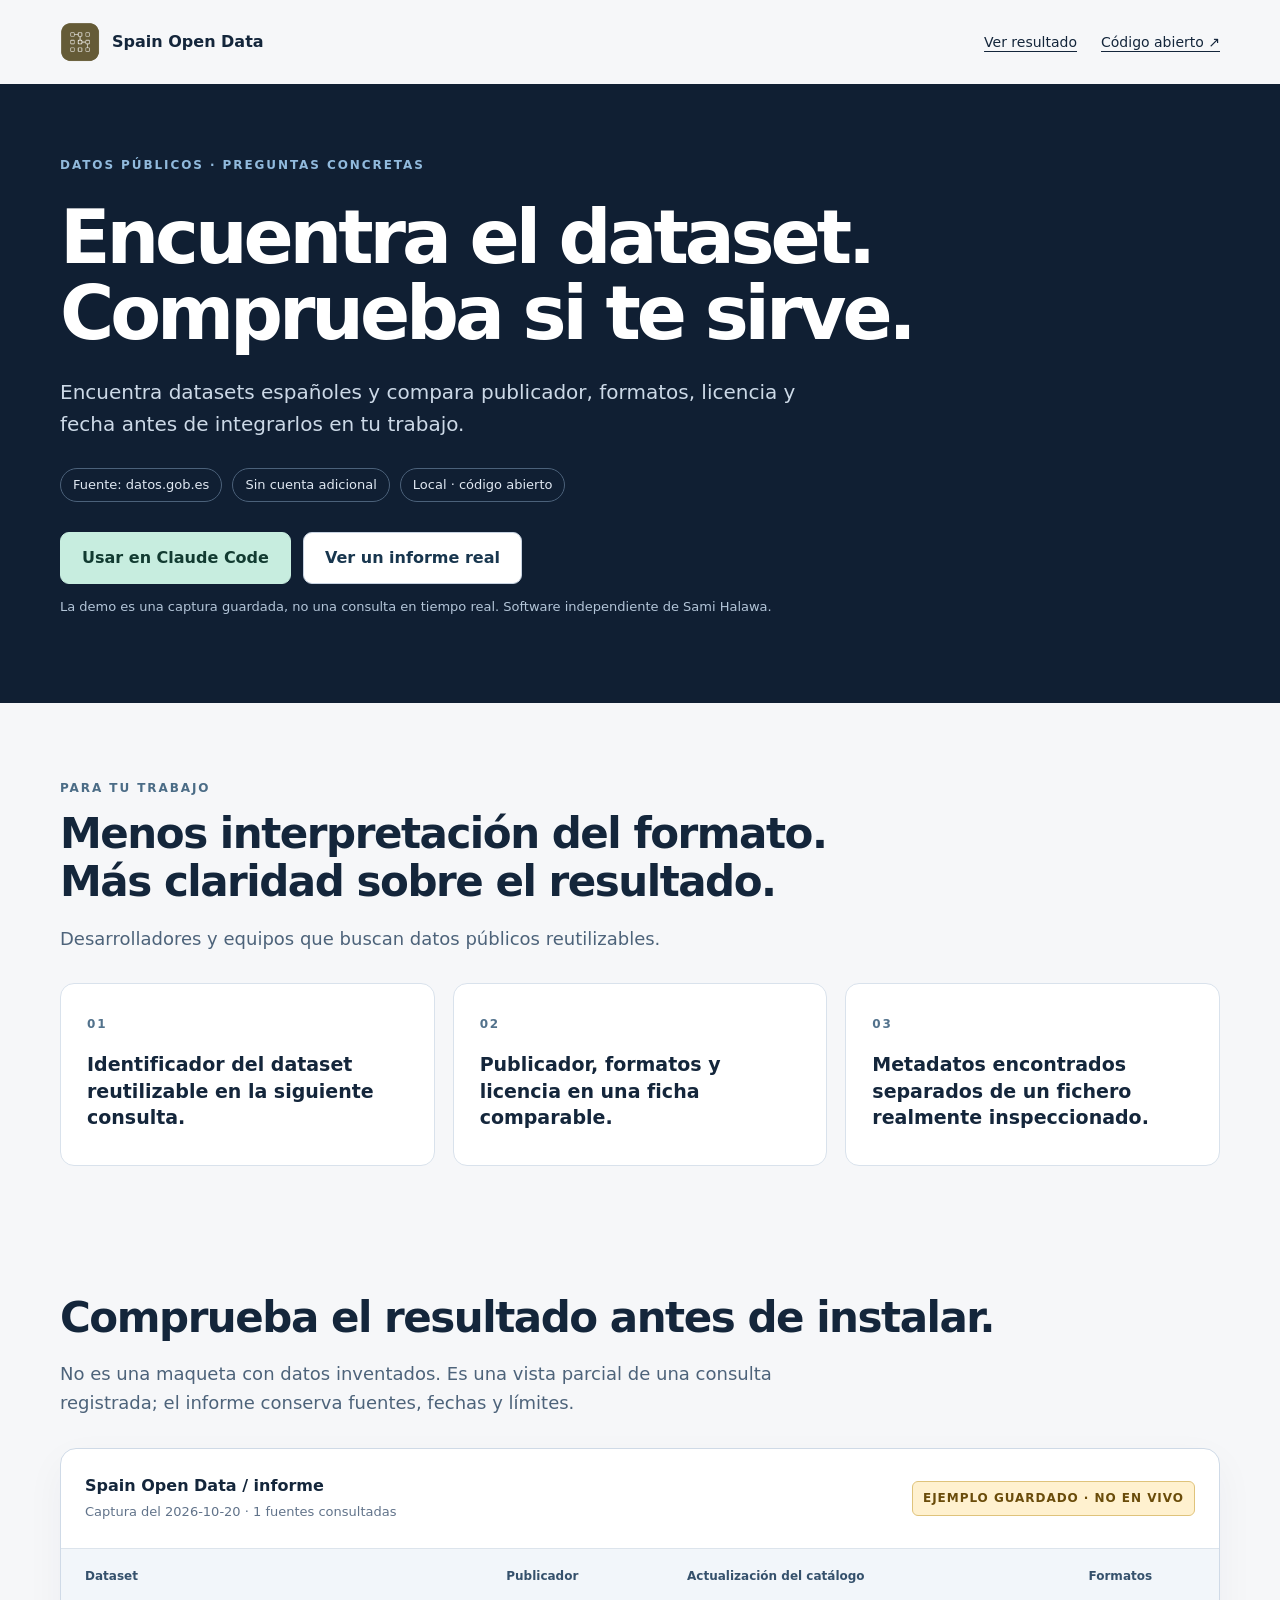
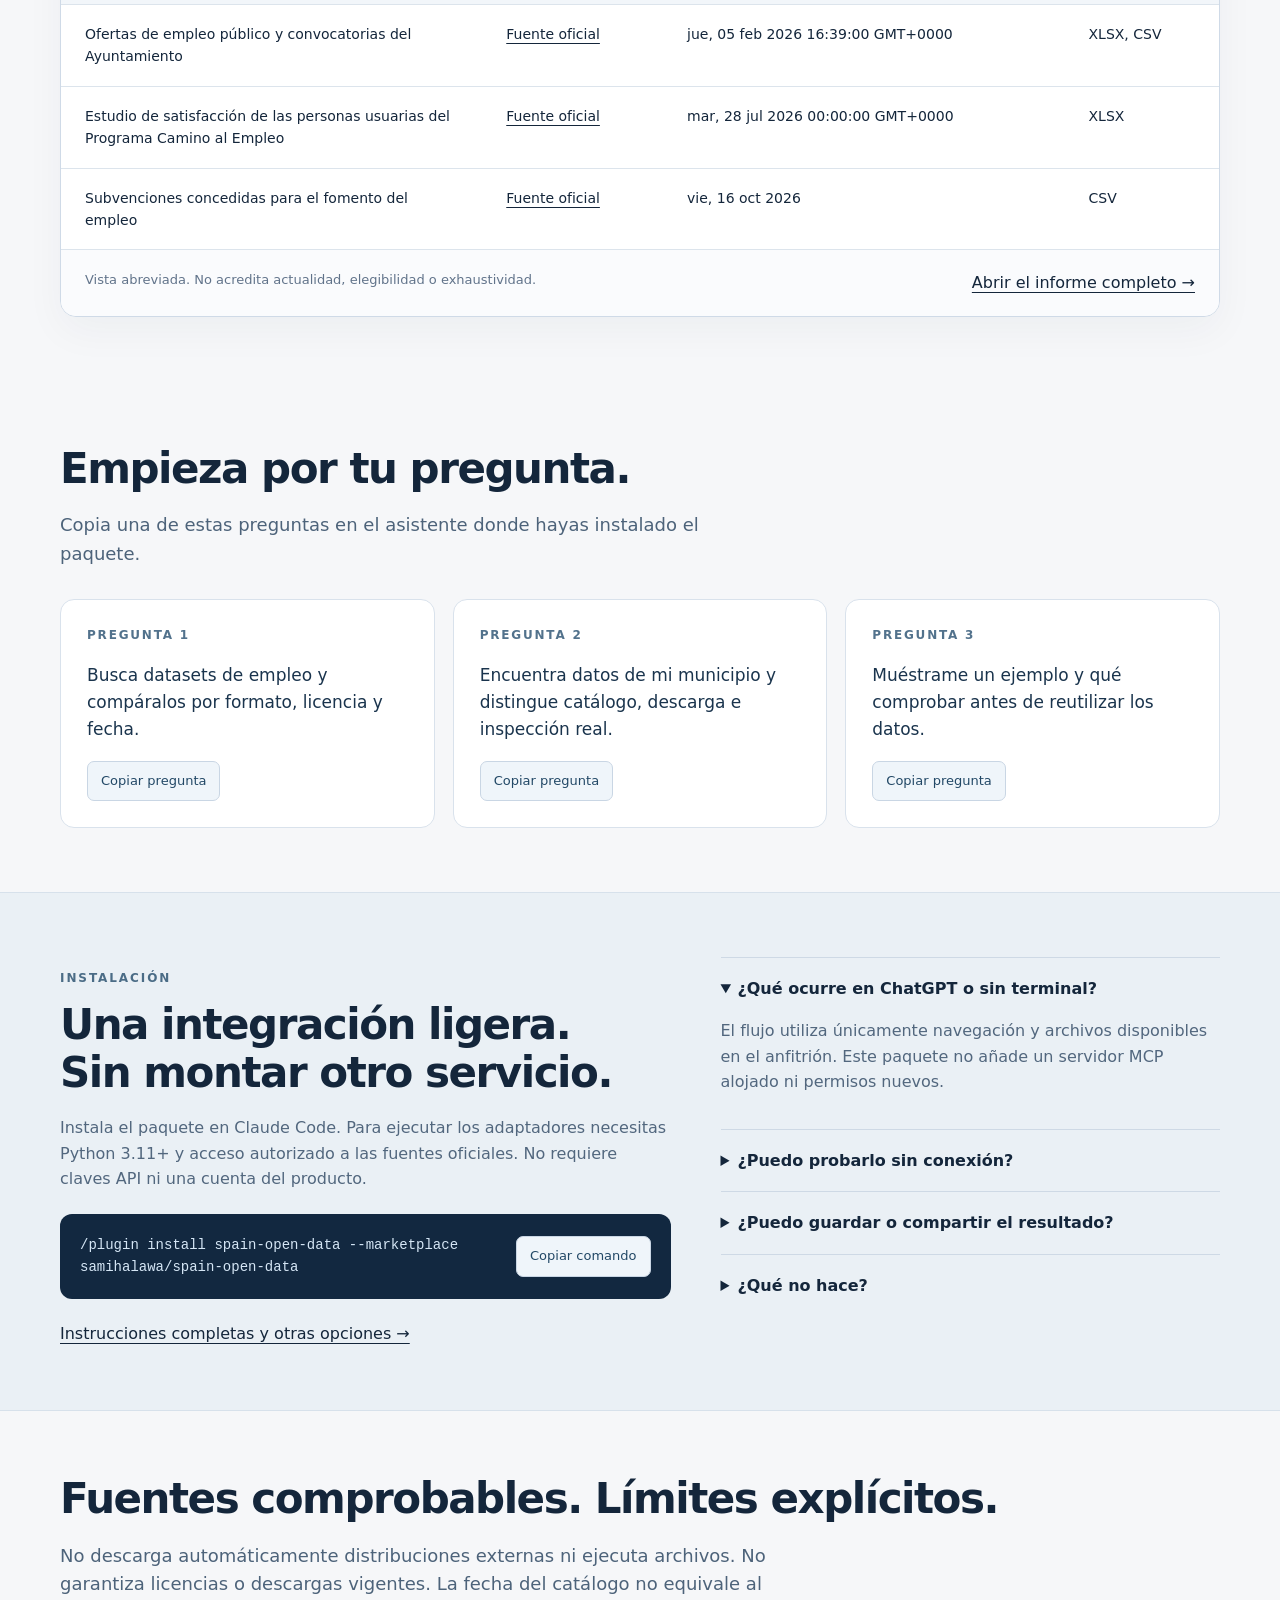
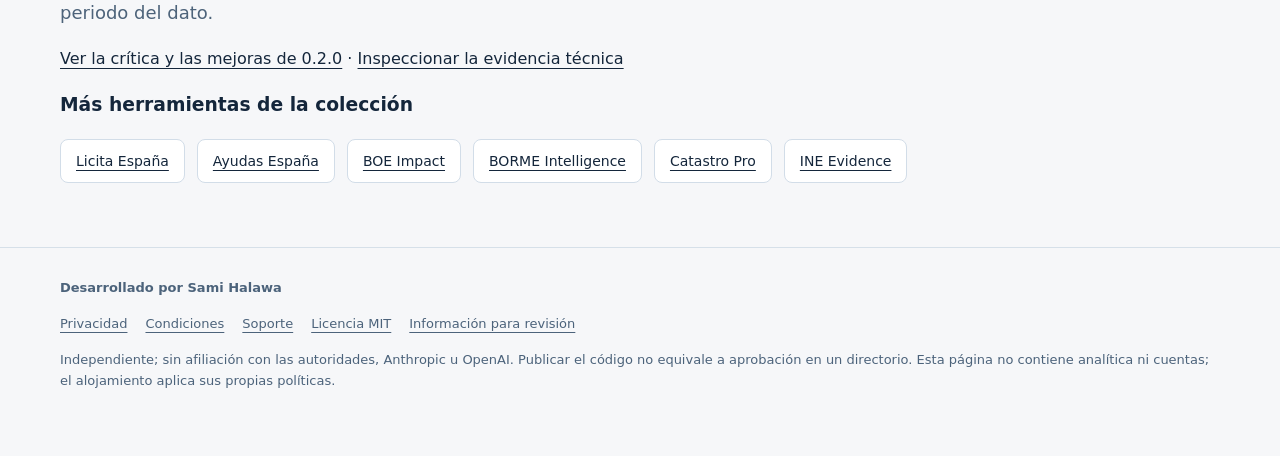
==== docs/index.html @ 25182f14 "Improve first-use experience, source reliability and readable reports for v0.2.0" ====
<!doctype html><html lang="es"><head><meta charset="utf-8"><meta name="viewport" content="width=device-width,initial-scale=1"><title>Spain Open Data — Encuentra el dataset. Comprueba si te sirve.</title><meta name="description" content="Encuentra datasets españoles y compara publicador, formatos, licencia y fecha antes de integrarlos en tu trabajo."><meta name="theme-color" content="#101f33"><meta property="og:title" content="Spain Open Data"><meta property="og:description" content="Encuentra el dataset. Comprueba si te sirve."><link rel="icon" href="icon.png"><link rel="stylesheet" href="style.css"><script src="site.js" defer></script></head><body>
<nav class="wrap" aria-label="Principal"><a class="brand" href="./"><img src="icon.png" width="40" height="40" alt=""><span>Spain Open Data</span></a><div class="navlinks"><a href="#ejemplo">Ver resultado</a><a href="https://github.com/samihalawa/spain-open-data">Código abierto ↗</a></div></nav>
<main><section class="hero"><div class="wrap"><p class="eyebrow">DATOS PÚBLICOS · PREGUNTAS CONCRETAS</p><h1>Encuentra el dataset. Comprueba si te sirve.</h1><p class="lead">Encuentra datasets españoles y compara publicador, formatos, licencia y fecha antes de integrarlos en tu trabajo.</p><div class="tags"><span class="tag">Fuente: datos.gob.es</span><span class="tag">Sin cuenta adicional</span><span class="tag">Local · código abierto</span></div><div class="actions"><a class="btn primary" href="#instalar">Usar en Claude Code</a><a class="btn" href="demo.html">Ver un informe real</a></div><p class="small">La demo es una captura guardada, no una consulta en tiempo real. Software independiente de Sami Halawa.</p></div></section>
<section class="section wrap"><p class="eyebrow" style="color:#4b6c86">PARA TU TRABAJO</p><h2>Menos interpretación del formato.<br>Más claridad sobre el resultado.</h2><p class="intro">Desarrolladores y equipos que buscan datos públicos reutilizables.</p><div class="grid3"><article class="card"><span class="num">01</span><h3>Identificador del dataset reutilizable en la siguiente consulta.</h3></article><article class="card"><span class="num">02</span><h3>Publicador, formatos y licencia en una ficha comparable.</h3></article><article class="card"><span class="num">03</span><h3>Metadatos encontrados separados de un fichero realmente inspeccionado.</h3></article></div></section>
<section class="section wrap" id="ejemplo"><h2>Comprueba el resultado antes de instalar.</h2><p class="intro">No es una maqueta con datos inventados. Es una vista parcial de una consulta registrada; el informe conserva fuentes, fechas y límites.</p><div class="preview"><div class="previewhead"><div><strong>Spain Open Data / informe</strong><br><span class="small">Captura del 2026-10-20 · 1 fuentes consultadas</span></div><span class="sample">EJEMPLO GUARDADO · NO EN VIVO</span></div><div class="tablewrap"><table><caption class="sr-only">Vista parcial del ejemplo guardado</caption><thead><tr><th scope="col">Dataset</th><th scope="col">Publicador</th><th scope="col">Actualización del catálogo</th><th scope="col">Formatos</th></tr></thead><tbody><tr><td>Ofertas de empleo público y convocatorias del Ayuntamiento</td><td><a href="http://datos.gob.es/recurso/sector-publico/org/Organismo/L01281317" rel="noreferrer noopener">Fuente oficial</a></td><td>jue, 05 feb 2026 16:39:00 GMT+0000</td><td>XLSX, CSV</td></tr><tr><td>Estudio de satisfacción de las personas usuarias del Programa Camino al Empleo</td><td><a href="http://datos.gob.es/recurso/sector-publico/org/Organismo/L01280796" rel="noreferrer noopener">Fuente oficial</a></td><td>mar, 28 jul 2026 00:00:00 GMT+0000</td><td>XLSX</td></tr><tr><td>Subvenciones concedidas para el fomento del empleo</td><td><a href="http://datos.gob.es/recurso/sector-publico/org/Organismo/L01082114" rel="noreferrer noopener">Fuente oficial</a></td><td>vie, 16 oct 2026</td><td>CSV</td></tr></tbody></table></div><div class="previewfoot"><span class="small">Vista abreviada. No acredita actualidad, elegibilidad o exhaustividad.</span><a href="demo.html">Abrir el informe completo →</a></div></div></section>
<section class="section wrap"><h2>Empieza por tu pregunta.</h2><p class="intro">Copia una de estas preguntas en el asistente donde hayas instalado el paquete.</p><div class="grid3"><article class="card prompt"><span class="num">PREGUNTA 1</span><p id="prompt-0">Busca datasets de empleo y compáralos por formato, licencia y fecha.</p><button type="button" class="copy" data-copy="Busca datasets de empleo y compáralos por formato, licencia y fecha." data-target="prompt-0">Copiar pregunta</button></article><article class="card prompt"><span class="num">PREGUNTA 2</span><p id="prompt-1">Encuentra datos de mi municipio y distingue catálogo, descarga e inspección real.</p><button type="button" class="copy" data-copy="Encuentra datos de mi municipio y distingue catálogo, descarga e inspección real." data-target="prompt-1">Copiar pregunta</button></article><article class="card prompt"><span class="num">PREGUNTA 3</span><p id="prompt-2">Muéstrame un ejemplo y qué comprobar antes de reutilizar los datos.</p><button type="button" class="copy" data-copy="Muéstrame un ejemplo y qué comprobar antes de reutilizar los datos." data-target="prompt-2">Copiar pregunta</button></article></div></section>
<section class="section install" id="instalar"><div class="wrap split"><div><p class="eyebrow" style="color:#4b6c86">INSTALACIÓN</p><h2>Una integración ligera.<br>Sin montar otro servicio.</h2><p>Instala el paquete en Claude Code. Para ejecutar los adaptadores necesitas Python 3.11+ y acceso autorizado a las fuentes oficiales. No requiere claves API ni una cuenta del producto.</p><div class="installbox"><code id="install-command">/plugin install spain-open-data --marketplace samihalawa/spain-open-data</code><button type="button" class="copy" data-copy="/plugin install spain-open-data --marketplace samihalawa/spain-open-data" data-target="install-command">Copiar comando</button></div><a href="https://github.com/samihalawa/spain-open-data#instalar-en-claude-code">Instrucciones completas y otras opciones →</a></div><div><details class="faq" open><summary>¿Qué ocurre en ChatGPT o sin terminal?</summary><p>El flujo utiliza únicamente navegación y archivos disponibles en el anfitrión. Este paquete no añade un servidor MCP alojado ni permisos nuevos.</p></details><details class="faq"><summary>¿Puedo probarlo sin conexión?</summary><p>Sí. La orden <code>demo</code> reproduce la captura incluida y la etiqueta como ejemplo. No simula una consulta actual.</p></details><details class="faq"><summary>¿Puedo guardar o compartir el resultado?</summary><p>Exporta Markdown, JSON o un HTML autónomo. Revisa los datos antes de compartir. El informe HTML no ejecuta scripts ni carga recursos externos.</p></details><details class="faq"><summary>¿Qué no hace?</summary><p>No descarga automáticamente distribuciones externas ni ejecuta archivos. No garantiza licencias o descargas vigentes. La fecha del catálogo no equivale al periodo del dato.</p></details></div></div></section>
<section class="section wrap"><h2>Fuentes comprobables. Límites explícitos.</h2><p class="intro">No descarga automáticamente distribuciones externas ni ejecuta archivos. No garantiza licencias o descargas vigentes. La fecha del catálogo no equivale al periodo del dato.</p><p><a href="https://github.com/samihalawa/spain-open-data/blob/main/CHANGELOG.md">Ver la crítica y las mejoras de 0.2.0</a> · <a href="https://github.com/samihalawa/spain-open-data/tree/main/evidence">Inspeccionar la evidencia técnica</a></p><h3>Más herramientas de la colección</h3><div class="related"><a href="https://github.com/samihalawa/licita-espana">Licita España</a><a href="https://github.com/samihalawa/ayudas-espana">Ayudas España</a><a href="https://github.com/samihalawa/boe-impact">BOE Impact</a><a href="https://github.com/samihalawa/borme-intelligence">BORME Intelligence</a><a href="https://github.com/samihalawa/catastro-pro">Catastro Pro</a><a href="https://github.com/samihalawa/ine-evidence">INE Evidence</a></div></section></main>
<footer><div class="wrap"><strong>Desarrollado por Sami Halawa</strong><div class="footlinks"><a href="https://github.com/samihalawa/spain-open-data/blob/main/PRIVACY.md">Privacidad</a><a href="https://github.com/samihalawa/spain-open-data/blob/main/TERMS.md">Condiciones</a><a href="https://github.com/samihalawa/spain-open-data/blob/main/SUPPORT.md">Soporte</a><a href="https://github.com/samihalawa/spain-open-data/blob/main/LICENSE">Licencia MIT</a><a href="https://github.com/samihalawa/spain-open-data/blob/main/SUBMISSION.md">Información para revisión</a></div><p>Independiente; sin afiliación con las autoridades, Anthropic u OpenAI. Publicar el código no equivale a aprobación en un directorio. Esta página no contiene analítica ni cuentas; el alojamiento aplica sus propias políticas.</p></div></footer><div id="status" class="sr-only" role="status" aria-live="polite"></div></body></html>
---- docs/style.css ----
*{box-sizing:border-box}html{scroll-behavior:smooth}body{margin:0;color:#14263b;background:#f6f7f9;font:16px/1.6 system-ui,-apple-system,BlinkMacSystemFont,sans-serif}a{color:inherit;text-underline-offset:4px}button{font:inherit;cursor:pointer}button:focus-visible,a:focus-visible,summary:focus-visible{outline:3px solid #b16a08;outline-offset:4px}.wrap{width:min(1160px,calc(100% - 48px));margin:auto}nav{display:flex;align-items:center;justify-content:space-between;padding:22px 0;gap:20px}.brand{display:flex;gap:12px;align-items:center;text-decoration:none;font-weight:760}.brand img{border-radius:12px}.navlinks{display:flex;gap:24px;font-size:14px}.hero{background:#101f33;color:#fff;padding:60px 0 72px}.eyebrow{font-size:12px;letter-spacing:.16em;text-transform:uppercase;font-weight:700;color:#91badd}.hero h1{font-size:clamp(40px,5.8vw,74px);line-height:1.03;letter-spacing:-.055em;max-width:900px;margin:24px 0}.hero .lead{color:#ccd9e7;max-width:790px;font-size:20px;line-height:1.6}.tags{display:flex;flex-wrap:wrap;gap:10px;margin:28px 0}.tag{padding:6px 12px;border:1px solid #4b617a;border-radius:99px;font-size:13px;color:#e0e8f2}.actions{display:flex;gap:12px;flex-wrap:wrap;margin-top:30px}.btn{display:inline-flex;align-items:center;justify-content:center;min-height:48px;padding:12px 21px;text-decoration:none;border-radius:9px;font-weight:700;border:1px solid #c7d2e0;background:white;color:#18364e}.btn.primary{background:#c7eddf;color:#123b31;border-color:#c7eddf}.btn.dark{background:#162d46;color:white;border-color:#162d46}.btn:hover{filter:brightness(.96)}.small{font-size:13px;color:#61738a}.hero .small{color:#b3c5d8}.section{padding:64px 0}.section h2{font-size:clamp(28px,3.5vw,42px);letter-spacing:-.035em;line-height:1.15;margin:0 0 18px}.section .intro{max-width:720px;color:#4d637a;font-size:18px}.grid3{display:grid;grid-template-columns:repeat(3,minmax(0,1fr));gap:18px;margin-top:30px}.card{padding:26px;border:1px solid #d9e2ec;border-radius:14px;background:white;min-width:0}.card .num{font-size:12px;letter-spacing:.15em;color:#52728c;font-weight:750}.card h3{font-size:19px;line-height:1.4;margin:15px 0 8px}.card p{color:#53677d}.preview{margin-top:30px;border:1px solid #cfdae7;border-radius:16px;background:#fff;overflow:hidden;box-shadow:0 14px 40px #152a3e0b}.previewhead{padding:24px;border-bottom:1px solid #dce4ec;display:flex;gap:20px;justify-content:space-between;align-items:center;flex-wrap:wrap}.sample{font-size:12px;letter-spacing:.08em;font-weight:750;color:#6a4c0a;background:#fff1cf;border:1px solid #dfc37b;padding:7px 10px;border-radius:6px}.tablewrap{overflow:auto;max-width:100%}table{border-collapse:collapse;width:100%;font-size:14px}th{background:#f2f6fa;color:#35516c;text-align:left;font-size:12px}td,th{padding:18px 24px;border-bottom:1px solid #dce4ec;vertical-align:top;min-width:110px}td{max-width:330px;overflow-wrap:anywhere}.previewfoot{padding:20px 24px;display:flex;justify-content:space-between;gap:20px;flex-wrap:wrap;background:#fafbfd}.prompt{display:flex;flex-direction:column;align-items:flex-start}.prompt p{color:#1a344d;font-size:17px;flex:1}.copy{background:#eff5fa;border:1px solid #c9d6e4;border-radius:7px;padding:9px 13px;color:#224866;font-size:13px}.install{background:#eaf0f5;border-top:1px solid #d7e1eb;border-bottom:1px solid #d7e1eb}.installbox{display:flex;align-items:center;justify-content:space-between;gap:18px;padding:20px;background:#122840;color:#d5e6f5;border-radius:12px;margin:22px 0}.installbox code{overflow-wrap:anywhere;font-size:14px;min-width:0}.installbox button{flex:none}.split{display:grid;grid-template-columns:1.1fr .9fr;gap:50px}.split p{color:#52677e}.faq{border-top:1px solid #ced9e5;padding:18px 0}summary{cursor:pointer;font-weight:700}details p{color:#4d637a}.related{display:flex;flex-wrap:wrap;gap:12px;font-size:14px}.related a{border:1px solid #d2dde8;padding:10px 15px;border-radius:8px;background:white}footer{border-top:1px solid #d6e0e9;padding:30px 0 50px;font-size:13px;color:#4c637b}.footlinks{display:flex;flex-wrap:wrap;gap:18px;margin:15px 0}.sr-only{position:absolute;width:1px;height:1px;overflow:hidden;clip:rect(0,0,0,0)}@media(max-width:760px){.wrap{width:calc(100% - 32px)}nav{padding:18px 0}.navlinks a:first-child{display:none}.navlinks{gap:12px}.hero{padding:40px 0 48px}.hero .lead{font-size:18px}.grid3,.split{grid-template-columns:1fr}.section{padding:44px 0}.card{padding:22px}.installbox{align-items:stretch;flex-direction:column}.installbox button{align-self:flex-start}td,th{padding:13px 16px}.previewhead{padding:18px}}@media(prefers-reduced-motion:reduce){html{scroll-behavior:auto}}
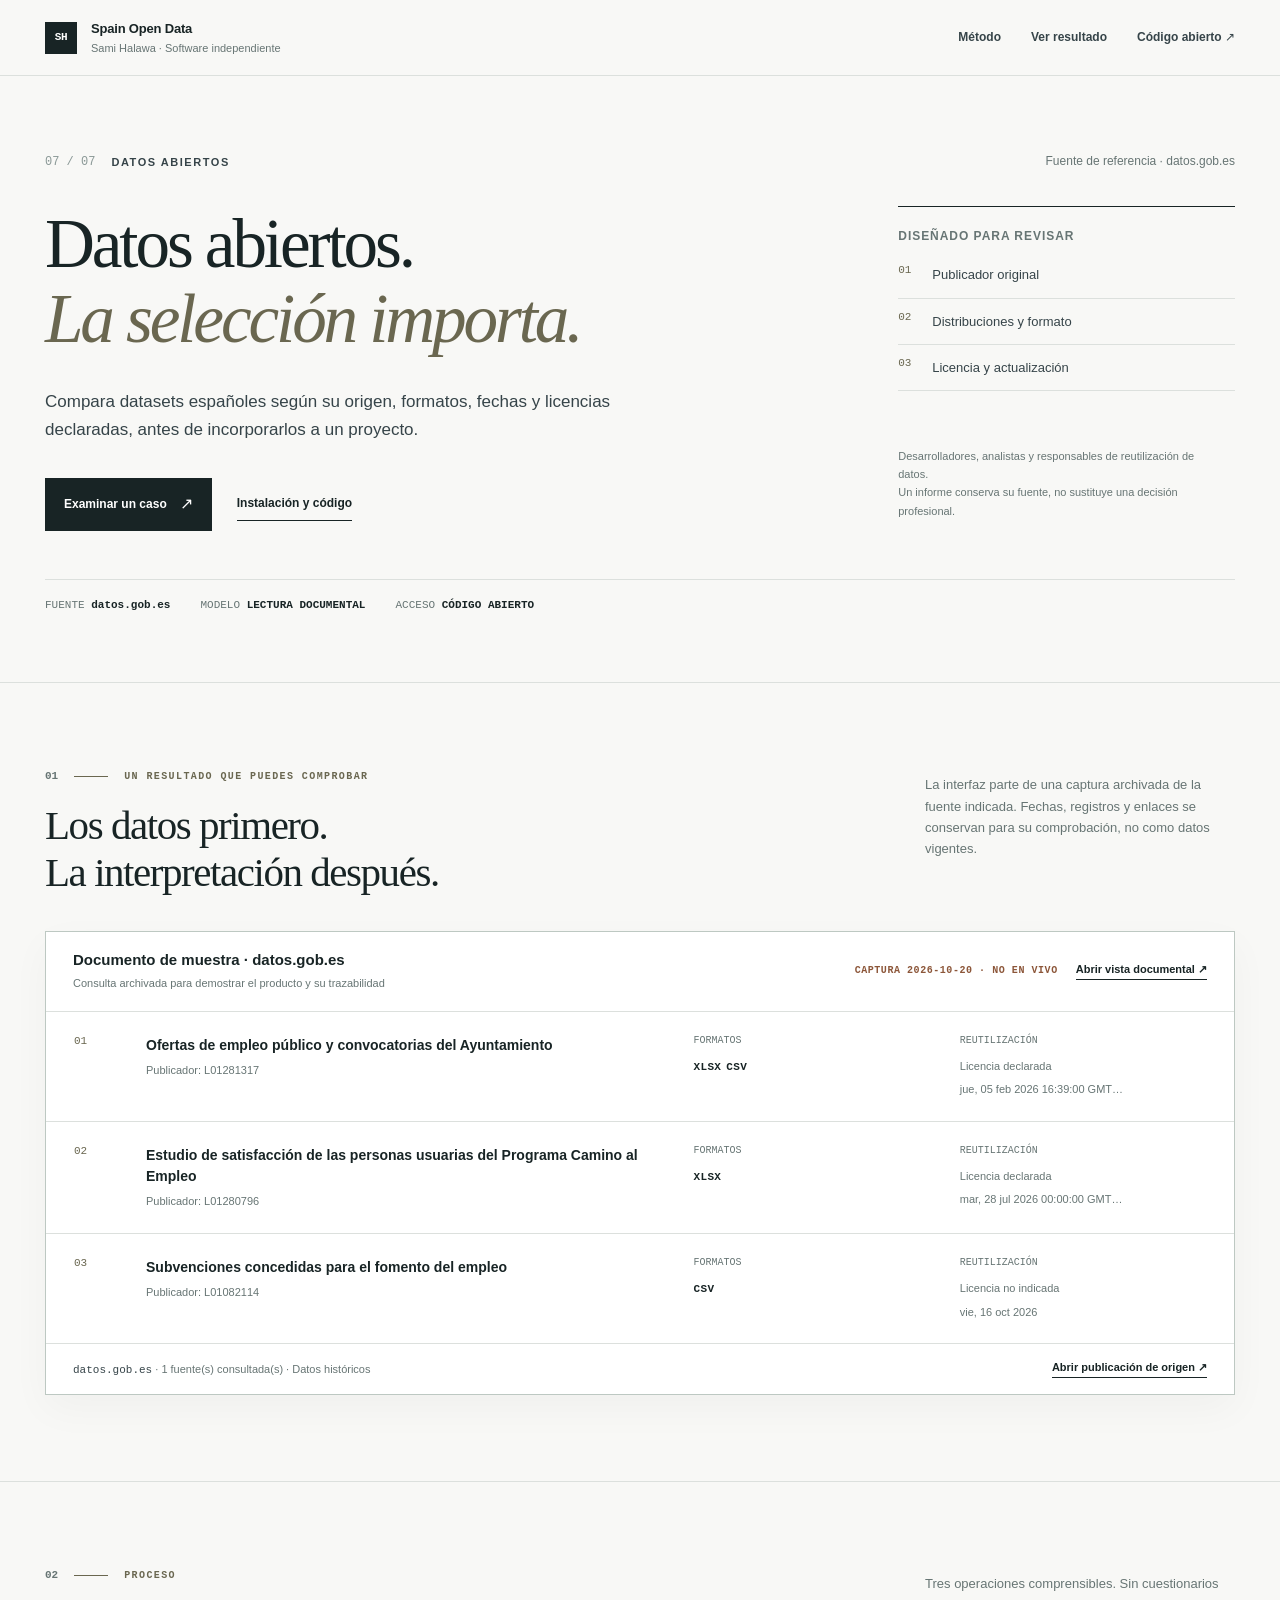
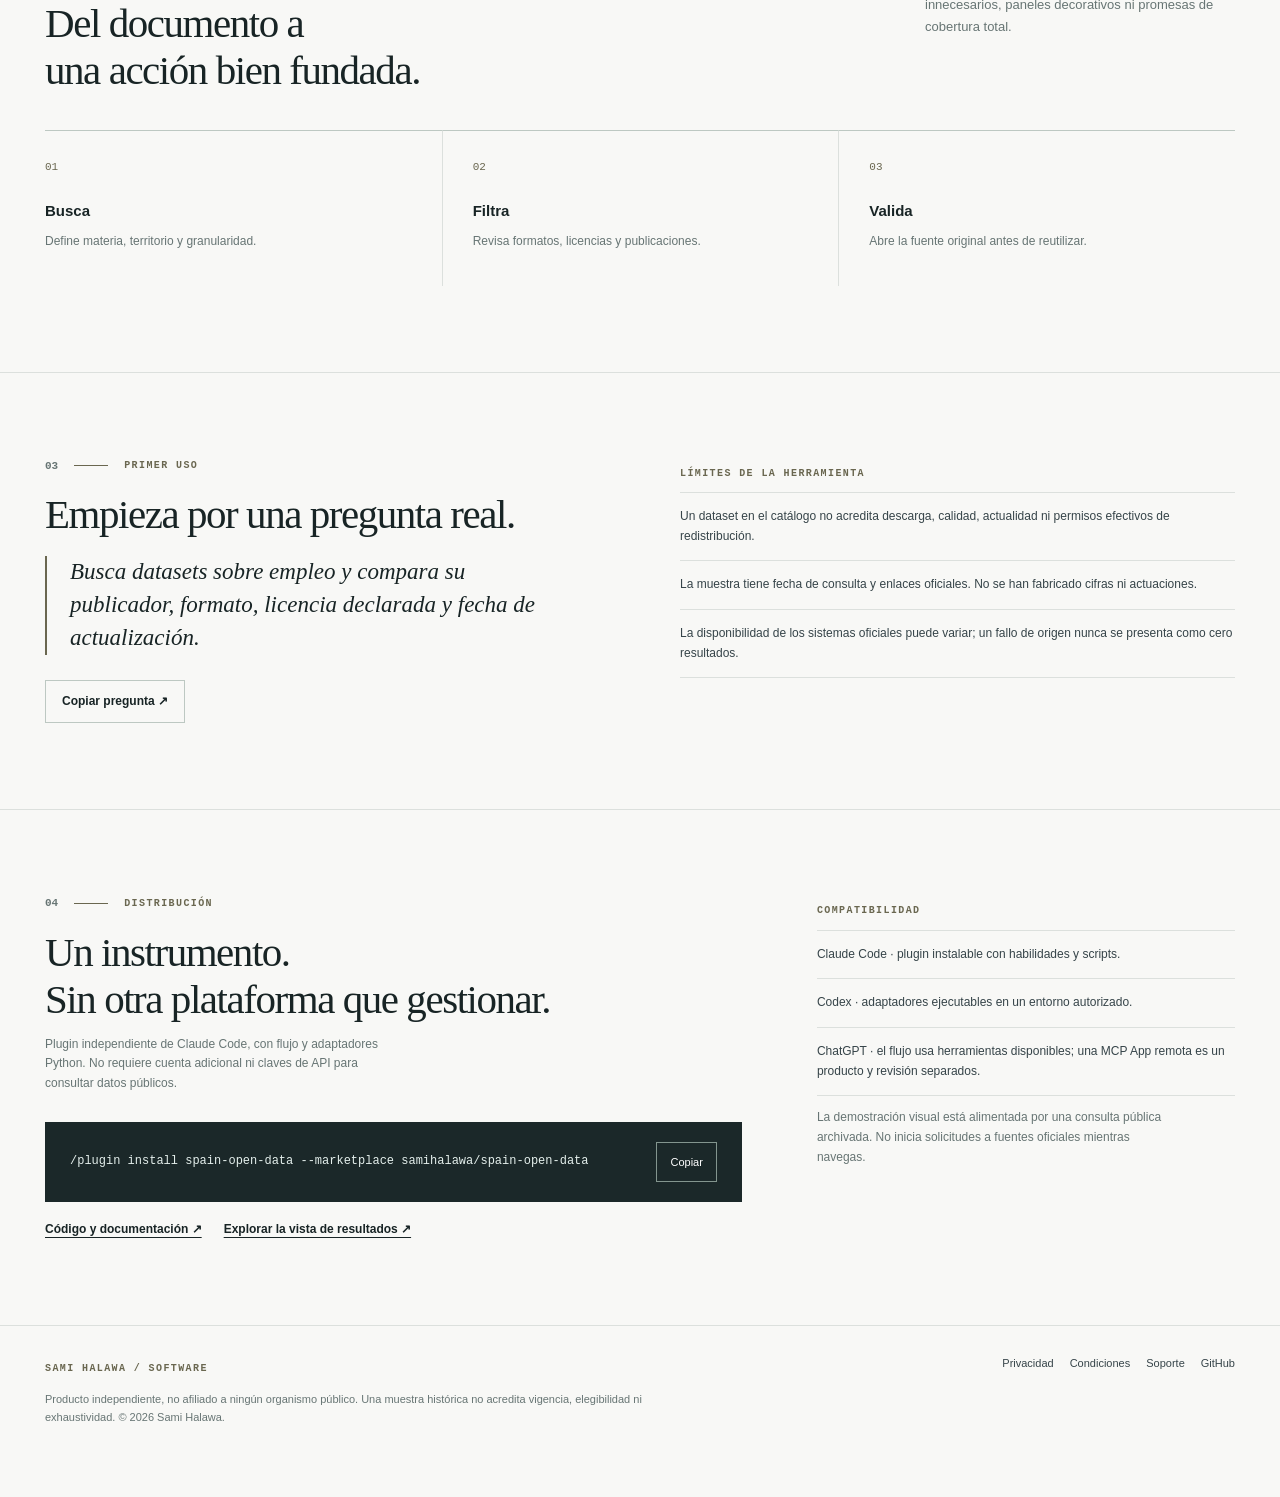
==== commit 695f418e: "Complete v0.3.0 workflows and professional documentary design with verified local regressions" ====
--- a/docs/index.html
+++ b/docs/index.html
@@ -1,9 +1 @@
-<!doctype html><html lang="es"><head><meta charset="utf-8"><meta name="viewport" content="width=device-width,initial-scale=1"><title>Spain Open Data — Encuentra el dataset. Comprueba si te sirve.</title><meta name="description" content="Encuentra datasets españoles y compara publicador, formatos, licencia y fecha antes de integrarlos en tu trabajo."><meta name="theme-color" content="#101f33"><meta property="og:title" content="Spain Open Data"><meta property="og:description" content="Encuentra el dataset. Comprueba si te sirve."><link rel="icon" href="icon.png"><link rel="stylesheet" href="style.css"><script src="site.js" defer></script></head><body>
-<nav class="wrap" aria-label="Principal"><a class="brand" href="./"><img src="icon.png" width="40" height="40" alt=""><span>Spain Open Data</span></a><div class="navlinks"><a href="#ejemplo">Ver resultado</a><a href="https://github.com/samihalawa/spain-open-data">Código abierto ↗</a></div></nav>
-<main><section class="hero"><div class="wrap"><p class="eyebrow">DATOS PÚBLICOS · PREGUNTAS CONCRETAS</p><h1>Encuentra el dataset. Comprueba si te sirve.</h1><p class="lead">Encuentra datasets españoles y compara publicador, formatos, licencia y fecha antes de integrarlos en tu trabajo.</p><div class="tags"><span class="tag">Fuente: datos.gob.es</span><span class="tag">Sin cuenta adicional</span><span class="tag">Local · código abierto</span></div><div class="actions"><a class="btn primary" href="#instalar">Usar en Claude Code</a><a class="btn" href="demo.html">Ver un informe real</a></div><p class="small">La demo es una captura guardada, no una consulta en tiempo real. Software independiente de Sami Halawa.</p></div></section>
-<section class="section wrap"><p class="eyebrow" style="color:#4b6c86">PARA TU TRABAJO</p><h2>Menos interpretación del formato.<br>Más claridad sobre el resultado.</h2><p class="intro">Desarrolladores y equipos que buscan datos públicos reutilizables.</p><div class="grid3"><article class="card"><span class="num">01</span><h3>Identificador del dataset reutilizable en la siguiente consulta.</h3></article><article class="card"><span class="num">02</span><h3>Publicador, formatos y licencia en una ficha comparable.</h3></article><article class="card"><span class="num">03</span><h3>Metadatos encontrados separados de un fichero realmente inspeccionado.</h3></article></div></section>
-<section class="section wrap" id="ejemplo"><h2>Comprueba el resultado antes de instalar.</h2><p class="intro">No es una maqueta con datos inventados. Es una vista parcial de una consulta registrada; el informe conserva fuentes, fechas y límites.</p><div class="preview"><div class="previewhead"><div><strong>Spain Open Data / informe</strong><br><span class="small">Captura del 2026-10-20 · 1 fuentes consultadas</span></div><span class="sample">EJEMPLO GUARDADO · NO EN VIVO</span></div><div class="tablewrap"><table><caption class="sr-only">Vista parcial del ejemplo guardado</caption><thead><tr><th scope="col">Dataset</th><th scope="col">Publicador</th><th scope="col">Actualización del catálogo</th><th scope="col">Formatos</th></tr></thead><tbody><tr><td>Ofertas de empleo público y convocatorias del Ayuntamiento</td><td><a href="http://datos.gob.es/recurso/sector-publico/org/Organismo/L01281317" rel="noreferrer noopener">Fuente oficial</a></td><td>jue, 05 feb 2026 16:39:00 GMT+0000</td><td>XLSX, CSV</td></tr><tr><td>Estudio de satisfacción de las personas usuarias del Programa Camino al Empleo</td><td><a href="http://datos.gob.es/recurso/sector-publico/org/Organismo/L01280796" rel="noreferrer noopener">Fuente oficial</a></td><td>mar, 28 jul 2026 00:00:00 GMT+0000</td><td>XLSX</td></tr><tr><td>Subvenciones concedidas para el fomento del empleo</td><td><a href="http://datos.gob.es/recurso/sector-publico/org/Organismo/L01082114" rel="noreferrer noopener">Fuente oficial</a></td><td>vie, 16 oct 2026</td><td>CSV</td></tr></tbody></table></div><div class="previewfoot"><span class="small">Vista abreviada. No acredita actualidad, elegibilidad o exhaustividad.</span><a href="demo.html">Abrir el informe completo →</a></div></div></section>
-<section class="section wrap"><h2>Empieza por tu pregunta.</h2><p class="intro">Copia una de estas preguntas en el asistente donde hayas instalado el paquete.</p><div class="grid3"><article class="card prompt"><span class="num">PREGUNTA 1</span><p id="prompt-0">Busca datasets de empleo y compáralos por formato, licencia y fecha.</p><button type="button" class="copy" data-copy="Busca datasets de empleo y compáralos por formato, licencia y fecha." data-target="prompt-0">Copiar pregunta</button></article><article class="card prompt"><span class="num">PREGUNTA 2</span><p id="prompt-1">Encuentra datos de mi municipio y distingue catálogo, descarga e inspección real.</p><button type="button" class="copy" data-copy="Encuentra datos de mi municipio y distingue catálogo, descarga e inspección real." data-target="prompt-1">Copiar pregunta</button></article><article class="card prompt"><span class="num">PREGUNTA 3</span><p id="prompt-2">Muéstrame un ejemplo y qué comprobar antes de reutilizar los datos.</p><button type="button" class="copy" data-copy="Muéstrame un ejemplo y qué comprobar antes de reutilizar los datos." data-target="prompt-2">Copiar pregunta</button></article></div></section>
-<section class="section install" id="instalar"><div class="wrap split"><div><p class="eyebrow" style="color:#4b6c86">INSTALACIÓN</p><h2>Una integración ligera.<br>Sin montar otro servicio.</h2><p>Instala el paquete en Claude Code. Para ejecutar los adaptadores necesitas Python 3.11+ y acceso autorizado a las fuentes oficiales. No requiere claves API ni una cuenta del producto.</p><div class="installbox"><code id="install-command">/plugin install spain-open-data --marketplace samihalawa/spain-open-data</code><button type="button" class="copy" data-copy="/plugin install spain-open-data --marketplace samihalawa/spain-open-data" data-target="install-command">Copiar comando</button></div><a href="https://github.com/samihalawa/spain-open-data#instalar-en-claude-code">Instrucciones completas y otras opciones →</a></div><div><details class="faq" open><summary>¿Qué ocurre en ChatGPT o sin terminal?</summary><p>El flujo utiliza únicamente navegación y archivos disponibles en el anfitrión. Este paquete no añade un servidor MCP alojado ni permisos nuevos.</p></details><details class="faq"><summary>¿Puedo probarlo sin conexión?</summary><p>Sí. La orden <code>demo</code> reproduce la captura incluida y la etiqueta como ejemplo. No simula una consulta actual.</p></details><details class="faq"><summary>¿Puedo guardar o compartir el resultado?</summary><p>Exporta Markdown, JSON o un HTML autónomo. Revisa los datos antes de compartir. El informe HTML no ejecuta scripts ni carga recursos externos.</p></details><details class="faq"><summary>¿Qué no hace?</summary><p>No descarga automáticamente distribuciones externas ni ejecuta archivos. No garantiza licencias o descargas vigentes. La fecha del catálogo no equivale al periodo del dato.</p></details></div></div></section>
-<section class="section wrap"><h2>Fuentes comprobables. Límites explícitos.</h2><p class="intro">No descarga automáticamente distribuciones externas ni ejecuta archivos. No garantiza licencias o descargas vigentes. La fecha del catálogo no equivale al periodo del dato.</p><p><a href="https://github.com/samihalawa/spain-open-data/blob/main/CHANGELOG.md">Ver la crítica y las mejoras de 0.2.0</a> · <a href="https://github.com/samihalawa/spain-open-data/tree/main/evidence">Inspeccionar la evidencia técnica</a></p><h3>Más herramientas de la colección</h3><div class="related"><a href="https://github.com/samihalawa/licita-espana">Licita España</a><a href="https://github.com/samihalawa/ayudas-espana">Ayudas España</a><a href="https://github.com/samihalawa/boe-impact">BOE Impact</a><a href="https://github.com/samihalawa/borme-intelligence">BORME Intelligence</a><a href="https://github.com/samihalawa/catastro-pro">Catastro Pro</a><a href="https://github.com/samihalawa/ine-evidence">INE Evidence</a></div></section></main>
-<footer><div class="wrap"><strong>Desarrollado por Sami Halawa</strong><div class="footlinks"><a href="https://github.com/samihalawa/spain-open-data/blob/main/PRIVACY.md">Privacidad</a><a href="https://github.com/samihalawa/spain-open-data/blob/main/TERMS.md">Condiciones</a><a href="https://github.com/samihalawa/spain-open-data/blob/main/SUPPORT.md">Soporte</a><a href="https://github.com/samihalawa/spain-open-data/blob/main/LICENSE">Licencia MIT</a><a href="https://github.com/samihalawa/spain-open-data/blob/main/SUBMISSION.md">Información para revisión</a></div><p>Independiente; sin afiliación con las autoridades, Anthropic u OpenAI. Publicar el código no equivale a aprobación en un directorio. Esta página no contiene analítica ni cuentas; el alojamiento aplica sus propias políticas.</p></div></footer><div id="status" class="sr-only" role="status" aria-live="polite"></div></body></html>+<!doctype html><html lang="es"><head><meta charset="utf-8"><meta name="viewport" content="width=device-width,initial-scale=1"><meta name="theme-color" content="#f8f8f6"><meta name="description" content="Compara datasets españoles según su origen, formatos, fechas y licencias declaradas, antes de incorporarlos a un proyecto."><title>Spain Open Data · Datos públicos con evidencia</title><link rel="canonical" href="https://samihalawa.github.io/spain-open-data/"><meta property="og:type" content="website"><meta property="og:title" content="Spain Open Data — Datos abiertos. La selección importa."><meta property="og:description" content="Compara datasets españoles según su origen, formatos, fechas y licencias declaradas, antes de incorporarlos a un proyecto."><meta property="og:url" content="https://samihalawa.github.io/spain-open-data/"><meta property="og:image" content="https://samihalawa.github.io/spain-open-data/preview.jpg"><link rel="icon" href="icon.png"><link rel="stylesheet" href="style.css"><script type="application/ld+json">{"@context": "https://schema.org", "@type": "SoftwareApplication", "name": "Spain Open Data", "description": "Compara datasets españoles según su origen, formatos, fechas y licencias declaradas, antes de incorporarlos a un proyecto.", "applicationCategory": "BusinessApplication", "operatingSystem": "Web / compatible assistant host", "url": "https://samihalawa.github.io/spain-open-data/", "author": {"@type": "Person", "name": "Sami Halawa"}, "isAccessibleForFree": true}</script><script src="site.js" defer></script></head><body style="--accent:#6a6750" data-product="spain-open-data" data-capture="2026-10-20"><nav class="site-nav" aria-label="Navegación principal"><div class="wrap nav-inside"><a class="identity" href="index.html"><span class="symbol" aria-hidden="true">SH</span><span class="brand">Spain Open Data<small>Sami Halawa · Software independiente</small></span></a><div class="main-links"><a href="index.html#metodo">Método</a><a href="mcp-preview.html">Ver resultado</a><a href="https://github.com/samihalawa/spain-open-data">Código abierto ↗</a></div></div></nav><main><section class="hero"><div class="wrap"><div class="hero-top"><div><span class="hero-index">07 / 07</span><span class="hero-field">DATOS ABIERTOS</span></div><div class="hero-source">Fuente de referencia · datos.gob.es</div></div><div class="hero-grid"><div class="hero-body"><h1>Datos abiertos.<br><em>La selección importa.</em></h1><p class="lede">Compara datasets españoles según su origen, formatos, fechas y licencias declaradas, antes de incorporarlos a un proyecto.</p><div class="hero-actions"><a class="primary-link" href="#documento">Examinar un caso <span class="arrow">↗</span></a><a class="ghost-link" href="#instalar">Instalación y código</a></div></div><aside class="hero-aside"><div><h2>Diseñado para revisar</h2><ol class="outcome-list"><li><span>01</span>Publicador original</li><li><span>02</span>Distribuciones y formato</li><li><span>03</span>Licencia y actualización</li></ol></div><p class="hero-side-note">Desarrolladores, analistas y responsables de reutilización de datos.<br>Un informe conserva su fuente, no sustituye una decisión profesional.</p></aside></div><div class="provenance-rail"><span>FUENTE <strong>datos.gob.es</strong></span><span>MODELO <strong>LECTURA DOCUMENTAL</strong></span><span>ACCESO <strong>CÓDIGO ABIERTO</strong></span></div></div></section><section class="section" id="documento"><div class="wrap"><div class="section-hd"><div><div class="index-line"><span class="section-num">01</span><span class="dash"></span><span class="tiny-label">Un resultado que puedes comprobar</span></div><h2 class="section-title">Los datos primero.<br>La interpretación después.</h2></div><p class="section-intro">La interfaz parte de una captura archivada de la fuente indicada. Fechas, registros y enlaces se conservan para su comprobación, no como datos vigentes.</p></div><div class="snapshot-shell"><div class="snapshot-head"><div><h3>Documento de muestra · datos.gob.es</h3><p>Consulta archivada para demostrar el producto y su trazabilidad</p></div><div class="snapshot-actions"><span class="historical">Captura 2026-10-20 · No en vivo</span><a class="text-action" href="mcp-preview.html">Abrir vista documental ↗</a></div></div><div class="snapshot-body"><div class="catalog-list" id="records-body"><article class="dataset-row" data-record data-original="0" data-date="No consta" data-title="Ofertas de empleo público y convocatorias del Ayuntamiento" data-search="Ofertas de empleo público y convocatorias del Ayuntamiento L01281317"><div class="row-no">01</div><div><h4><a class="" href="https://datos.gob.es/catalogo/l01281317-ofertas-de-empleo-publico-y-convocatorias-del-ayuntamiento" rel="noopener noreferrer" target="_blank">Ofertas de empleo público y convocatorias del Ayuntamiento</a></h4><div class="small">Publicador: L01281317</div></div><div class="format-column"><span class="dataset-label">FORMATOS</span><span class="data-format">XLSX</span><span class="data-format">CSV</span></div><div class="last-column"><span class="dataset-label">REUTILIZACIÓN</span><span class="small">Licencia declarada</span><div class="subtext">jue, 05 feb 2026 16:39:00 GMT…</div></div></article><article class="dataset-row" data-record data-original="1" data-date="No consta" data-title="Estudio de satisfacción de las personas usuarias del Programa Camino al Empleo" data-search="Estudio de satisfacción de las personas usuarias del Programa Camino al Empleo L01280796"><div class="row-no">02</div><div><h4><a class="" href="https://datos.gob.es/catalogo/l01280796-estudio-de-satisfaccion-de-las-personas-usuarias-del-programa-camino-al-empleo" rel="noopener noreferrer" target="_blank">Estudio de satisfacción de las personas usuarias del Programa Camino al Empleo</a></h4><div class="small">Publicador: L01280796</div></div><div class="format-column"><span class="dataset-label">FORMATOS</span><span class="data-format">XLSX</span></div><div class="last-column"><span class="dataset-label">REUTILIZACIÓN</span><span class="small">Licencia declarada</span><div class="subtext">mar, 28 jul 2026 00:00:00 GMT…</div></div></article><article class="dataset-row" data-record data-original="2" data-date="No consta" data-title="Subvenciones concedidas para el fomento del empleo" data-search="Subvenciones concedidas para el fomento del empleo L01082114"><div class="row-no">03</div><div><h4><a class="" href="https://datos.gob.es/catalogo/l01082114-subvenciones-concedidas-para-el-fomento-del-empleo" rel="noopener noreferrer" target="_blank">Subvenciones concedidas para el fomento del empleo</a></h4><div class="small">Publicador: L01082114</div></div><div class="format-column"><span class="dataset-label">FORMATOS</span><span class="data-format">CSV</span></div><div class="last-column"><span class="dataset-label">REUTILIZACIÓN</span><span class="small">Licencia no indicada</span><div class="subtext">vie, 16 oct 2026</div></div></article></div></div><div class="snapshot-footer"><p><span class="source-identity">datos.gob.es</span> · 1 fuente(s) consultada(s) · Datos históricos</p><a class="text-action" href="https://datos.gob.es/apidata/catalog/dataset/title/empleo.json?_page=0&amp;_pageSize=3" rel="noopener noreferrer" target="_blank">Abrir publicación de origen ↗</a></div></div></div></section><section class="section" id="metodo"><div class="wrap"><div class="section-hd"><div><div class="index-line"><span class="section-num">02</span><span class="dash"></span><span class="tiny-label">Proceso</span></div><h2 class="section-title">Del documento a<br>una acción bien fundada.</h2></div><p class="section-intro">Tres operaciones comprensibles. Sin cuestionarios innecesarios, paneles decorativos ni promesas de cobertura total.</p></div><div class="process-grid"><div class="process-item"><span class="number">01</span><h3>Busca</h3><p>Define materia, territorio y granularidad.</p></div><div class="process-item"><span class="number">02</span><h3>Filtra</h3><p>Revisa formatos, licencias y publicaciones.</p></div><div class="process-item"><span class="number">03</span><h3>Valida</h3><p>Abre la fuente original antes de reutilizar.</p></div></div></div></section><section class="section"><div class="wrap examples-layout"><div><div class="index-line"><span class="section-num">03</span><span class="dash"></span><span class="tiny-label">Primer uso</span></div><h2 class="section-title">Empieza por una pregunta real.</h2><div class="question" id="example-question">Busca datasets sobre empleo y compara su publicador, formato, licencia declarada y fecha de actualización.</div><button class="flat-button" type="button" data-copy-for="example-question">Copiar pregunta ↗</button></div><div><span class="tiny-label">Límites de la herramienta</span><ul class="support-list"><li>Un dataset en el catálogo no acredita descarga, calidad, actualidad ni permisos efectivos de redistribución.</li><li>La muestra tiene fecha de consulta y enlaces oficiales. No se han fabricado cifras ni actuaciones.</li><li>La disponibilidad de los sistemas oficiales puede variar; un fallo de origen nunca se presenta como cero resultados.</li></ul></div></div></section><section class="section" id="instalar"><div class="wrap install-grid"><div><div class="index-line"><span class="section-num">04</span><span class="dash"></span><span class="tiny-label">Distribución</span></div><h2 class="section-title">Un instrumento.<br>Sin otra plataforma que gestionar.</h2><p class="support-detail">Plugin independiente de Claude Code, con flujo y adaptadores Python. No requiere cuenta adicional ni claves de API para consultar datos públicos.</p><div class="command-box"><code id="install-command">/plugin install spain-open-data --marketplace samihalawa/spain-open-data</code><button class="copy-action" type="button" data-copy-for="install-command">Copiar</button></div><div class="links-stack"><a href="https://github.com/samihalawa/spain-open-data">Código y documentación ↗</a><a href="mcp-preview.html">Explorar la vista de resultados ↗</a></div></div><aside><span class="tiny-label">Compatibilidad</span><ul class="support-list"><li>Claude Code · plugin instalable con habilidades y scripts.</li><li>Codex · adaptadores ejecutables en un entorno autorizado.</li><li>ChatGPT · el flujo usa herramientas disponibles; una MCP App remota es un producto y revisión separados.</li></ul><p class="support-detail">La demostración visual está alimentada por una consulta pública archivada. No inicia solicitudes a fuentes oficiales mientras navegas.</p></aside></div></section></main><footer class="footer"><div class="wrap footer-content"><div><span class="tiny-label">SAMI HALAWA / SOFTWARE</span><p class="footer-info">Producto independiente, no afiliado a ningún organismo público. Una muestra histórica no acredita vigencia, elegibilidad ni exhaustividad. © 2026 Sami Halawa.</p></div><div class="footer-links"><a href="https://github.com/samihalawa/spain-open-data/blob/main/PRIVACY.md">Privacidad</a><a href="https://github.com/samihalawa/spain-open-data/blob/main/TERMS.md">Condiciones</a><a href="https://github.com/samihalawa/spain-open-data/blob/main/SUPPORT.md">Soporte</a><a href="https://github.com/samihalawa/spain-open-data">GitHub</a></div></div></footer><div class="visually-hidden" id="status-live" role="status" aria-live="polite"></div></body></html>
--- a/docs/style.css
+++ b/docs/style.css
@@ -1 +1,74 @@
-*{box-sizing:border-box}html{scroll-behavior:smooth}body{margin:0;color:#14263b;background:#f6f7f9;font:16px/1.6 system-ui,-apple-system,BlinkMacSystemFont,sans-serif}a{color:inherit;text-underline-offset:4px}button{font:inherit;cursor:pointer}button:focus-visible,a:focus-visible,summary:focus-visible{outline:3px solid #b16a08;outline-offset:4px}.wrap{width:min(1160px,calc(100% - 48px));margin:auto}nav{display:flex;align-items:center;justify-content:space-between;padding:22px 0;gap:20px}.brand{display:flex;gap:12px;align-items:center;text-decoration:none;font-weight:760}.brand img{border-radius:12px}.navlinks{display:flex;gap:24px;font-size:14px}.hero{background:#101f33;color:#fff;padding:60px 0 72px}.eyebrow{font-size:12px;letter-spacing:.16em;text-transform:uppercase;font-weight:700;color:#91badd}.hero h1{font-size:clamp(40px,5.8vw,74px);line-height:1.03;letter-spacing:-.055em;max-width:900px;margin:24px 0}.hero .lead{color:#ccd9e7;max-width:790px;font-size:20px;line-height:1.6}.tags{display:flex;flex-wrap:wrap;gap:10px;margin:28px 0}.tag{padding:6px 12px;border:1px solid #4b617a;border-radius:99px;font-size:13px;color:#e0e8f2}.actions{display:flex;gap:12px;flex-wrap:wrap;margin-top:30px}.btn{display:inline-flex;align-items:center;justify-content:center;min-height:48px;padding:12px 21px;text-decoration:none;border-radius:9px;font-weight:700;border:1px solid #c7d2e0;background:white;color:#18364e}.btn.primary{background:#c7eddf;color:#123b31;border-color:#c7eddf}.btn.dark{background:#162d46;color:white;border-color:#162d46}.btn:hover{filter:brightness(.96)}.small{font-size:13px;color:#61738a}.hero .small{color:#b3c5d8}.section{padding:64px 0}.section h2{font-size:clamp(28px,3.5vw,42px);letter-spacing:-.035em;line-height:1.15;margin:0 0 18px}.section .intro{max-width:720px;color:#4d637a;font-size:18px}.grid3{display:grid;grid-template-columns:repeat(3,minmax(0,1fr));gap:18px;margin-top:30px}.card{padding:26px;border:1px solid #d9e2ec;border-radius:14px;background:white;min-width:0}.card .num{font-size:12px;letter-spacing:.15em;color:#52728c;font-weight:750}.card h3{font-size:19px;line-height:1.4;margin:15px 0 8px}.card p{color:#53677d}.preview{margin-top:30px;border:1px solid #cfdae7;border-radius:16px;background:#fff;overflow:hidden;box-shadow:0 14px 40px #152a3e0b}.previewhead{padding:24px;border-bottom:1px solid #dce4ec;display:flex;gap:20px;justify-content:space-between;align-items:center;flex-wrap:wrap}.sample{font-size:12px;letter-spacing:.08em;font-weight:750;color:#6a4c0a;background:#fff1cf;border:1px solid #dfc37b;padding:7px 10px;border-radius:6px}.tablewrap{overflow:auto;max-width:100%}table{border-collapse:collapse;width:100%;font-size:14px}th{background:#f2f6fa;color:#35516c;text-align:left;font-size:12px}td,th{padding:18px 24px;border-bottom:1px solid #dce4ec;vertical-align:top;min-width:110px}td{max-width:330px;overflow-wrap:anywhere}.previewfoot{padding:20px 24px;display:flex;justify-content:space-between;gap:20px;flex-wrap:wrap;background:#fafbfd}.prompt{display:flex;flex-direction:column;align-items:flex-start}.prompt p{color:#1a344d;font-size:17px;flex:1}.copy{background:#eff5fa;border:1px solid #c9d6e4;border-radius:7px;padding:9px 13px;color:#224866;font-size:13px}.install{background:#eaf0f5;border-top:1px solid #d7e1eb;border-bottom:1px solid #d7e1eb}.installbox{display:flex;align-items:center;justify-content:space-between;gap:18px;padding:20px;background:#122840;color:#d5e6f5;border-radius:12px;margin:22px 0}.installbox code{overflow-wrap:anywhere;font-size:14px;min-width:0}.installbox button{flex:none}.split{display:grid;grid-template-columns:1.1fr .9fr;gap:50px}.split p{color:#52677e}.faq{border-top:1px solid #ced9e5;padding:18px 0}summary{cursor:pointer;font-weight:700}details p{color:#4d637a}.related{display:flex;flex-wrap:wrap;gap:12px;font-size:14px}.related a{border:1px solid #d2dde8;padding:10px 15px;border-radius:8px;background:white}footer{border-top:1px solid #d6e0e9;padding:30px 0 50px;font-size:13px;color:#4c637b}.footlinks{display:flex;flex-wrap:wrap;gap:18px;margin:15px 0}.sr-only{position:absolute;width:1px;height:1px;overflow:hidden;clip:rect(0,0,0,0)}@media(max-width:760px){.wrap{width:calc(100% - 32px)}nav{padding:18px 0}.navlinks a:first-child{display:none}.navlinks{gap:12px}.hero{padding:40px 0 48px}.hero .lead{font-size:18px}.grid3,.split{grid-template-columns:1fr}.section{padding:44px 0}.card{padding:22px}.installbox{align-items:stretch;flex-direction:column}.installbox button{align-self:flex-start}td,th{padding:13px 16px}.previewhead{padding:18px}}@media(prefers-reduced-motion:reduce){html{scroll-behavior:auto}}+/* Spain Evidence — documentary, not promotional. No font services or external assets. */
+:root{
+  color-scheme:light;
+  --paper:#f8f8f6;--surface:#fff;--ink:#182425;--ink-soft:#364449;
+  --muted:#677574;--faint:#8a9896;--rule:#dce0dd;--rule-strong:#bdc8c2;
+  --accent:#335a52;--accent-weak:#edf2ef;--alert:#8c5639;--alert-weak:#faf0e9;
+  --sans:-apple-system,BlinkMacSystemFont,"Segoe UI","Helvetica Neue",Arial,sans-serif;
+  --serif:"Iowan Old Style","Baskerville","Palatino Linotype",Georgia,serif;
+  --mono:"SFMono-Regular",Consolas,"Liberation Mono",monospace;
+}
+*[hidden]{display:none!important}*{box-sizing:border-box}html{scroll-behavior:smooth}body{margin:0;background:var(--paper);color:var(--ink);font:15px/1.64 var(--sans);-webkit-font-smoothing:antialiased}a{color:inherit;text-underline-offset:4px}button,input,select{font:inherit}button{cursor:pointer}a:focus-visible,button:focus-visible,input:focus-visible,select:focus-visible,summary:focus-visible{outline:2px solid var(--accent);outline-offset:4px}::selection{background:#dce5dd;color:var(--ink)}
+.wrap{width:min(1200px,calc(100% - 90px));margin:auto}
+.site-nav{min-height:75px;border-bottom:1px solid var(--rule);background:var(--paper)}
+.nav-inside{display:flex;justify-content:space-between;align-items:center;gap:24px;min-height:75px}
+.identity{display:inline-flex;align-items:center;gap:14px;text-decoration:none;min-width:0}
+.symbol{width:32px;height:32px;display:grid;place-items:center;background:var(--ink);color:#fff;font:700 11px/1 var(--mono);letter-spacing:-.03em;flex:none}
+.brand{font:650 13px/1.35 var(--sans);letter-spacing:-.015em}.brand small{display:block;color:var(--muted);font:400 11px/1.3 var(--sans);letter-spacing:0;margin-top:3px}
+.main-links{display:flex;gap:30px;align-items:center;white-space:nowrap}.main-links a{text-decoration:none;color:var(--ink-soft);font-size:12px;font-weight:550}.main-links a:hover{text-decoration:underline}.nav-count{font:10px var(--mono);color:var(--faint);margin-left:3px}
+.tiny-label{font:650 10px/1.3 var(--mono);letter-spacing:.14em;text-transform:uppercase;color:var(--accent)}
+.section-num{font:550 11px/1.3 var(--mono);color:var(--muted)}
+.hero{border-bottom:1px solid var(--rule)}.hero .wrap{padding-top:76px;padding-bottom:68px}
+.hero-top{display:flex;justify-content:space-between;gap:30px;align-items:center;padding-bottom:34px}
+.hero-top>div{display:flex;gap:16px;align-items:center}.hero-index{color:var(--faint);font:12px var(--mono)}.hero-field{letter-spacing:.14em;text-transform:uppercase;font-size:11px;color:var(--ink-soft);font-weight:650}.hero-source{font-size:12px;color:var(--muted)}
+.hero-grid{display:grid;grid-template-columns:minmax(0,1.7fr) minmax(265px,.76fr);gap:100px}
+h1{font:normal clamp(46px,5.4vw,84px)/1.09 var(--serif);letter-spacing:-.045em;margin:0 0 32px;max-width:840px}
+h1 em{font-style:italic;font-weight:400;color:var(--accent)}.lede{font-size:17px;line-height:1.65;max-width:575px;color:var(--ink-soft);margin:0}
+.hero-aside{align-self:stretch;border-top:1px solid var(--ink);padding-top:20px;display:flex;flex-direction:column;justify-content:space-between;gap:32px}
+.hero-aside h2{font-size:12px;margin:0 0 18px;color:var(--muted);letter-spacing:.08em;text-transform:uppercase;font-weight:650}
+.outcome-list{margin:0;padding:0;list-style:none}.outcome-list li{display:grid;grid-template-columns:22px 1fr;gap:12px;padding:12px 0;border-bottom:1px solid var(--rule);font-size:13px;color:var(--ink-soft)}.outcome-list li:first-child{padding-top:0}.outcome-list span{font:11px var(--mono);color:var(--accent)}
+.hero-actions{margin-top:34px;display:flex;gap:25px;align-items:center;flex-wrap:wrap}
+.primary-link,.ghost-link{display:inline-flex;align-items:center;gap:13px;text-decoration:none;font-size:12px;font-weight:650;min-height:48px}
+.primary-link{background:var(--ink);color:#fff;padding:13px 19px}.primary-link:hover{background:var(--accent)}.primary-link .arrow{font-size:16px;font-weight:400}
+.ghost-link{border-bottom:1px solid var(--ink);min-height:32px}.ghost-link:hover{color:var(--accent)}
+.hero-side-note{font-size:11px;line-height:1.65;color:var(--muted);max-width:320px}
+.provenance-rail{border-top:1px solid var(--rule);margin-top:48px;padding-top:17px;display:flex;gap:30px;align-items:center;flex-wrap:wrap;font:11px/1.6 var(--mono);color:var(--muted)}
+.provenance-rail strong{font-weight:600;color:var(--ink)}
+.section{padding:86px 0;border-bottom:1px solid var(--rule)}.section-hd{display:flex;justify-content:space-between;gap:40px;align-items:start;margin-bottom:35px}.section-hd .overline{margin:5px 0 0}
+h2.section-title{font:normal clamp(30px,3.2vw,48px)/1.15 var(--serif);letter-spacing:-.035em;margin:9px 0 0;max-width:720px}.section-intro{font-size:13px;max-width:310px;color:var(--muted);margin-top:5px}
+.index-line{display:flex;gap:16px;align-items:center;margin-bottom:18px}.index-line .dash{height:1px;width:34px;background:var(--accent)}
+.snapshot-shell{background:#fff;border:1px solid var(--rule-strong);box-shadow:0 14px 38px rgba(25,42,39,.035)}
+.snapshot-head{min-height:73px;display:flex;align-items:center;justify-content:space-between;gap:16px;padding:19px 27px;border-bottom:1px solid var(--rule)}
+.snapshot-head h3{font:600 15px/1.2 var(--sans);margin:0}.snapshot-head p{color:var(--muted);font-size:11px;margin:5px 0 0}
+.historical{color:var(--alert);font:600 10px/1.45 var(--mono);text-transform:uppercase;letter-spacing:.055em}
+.snapshot-actions{display:flex;gap:18px;align-items:center;flex-wrap:wrap}.text-action{color:var(--ink);font:600 11px var(--sans);text-decoration:none;border-bottom:1px solid var(--ink);padding-bottom:3px}
+.snapshot-body{min-width:0;padding:0}.snapshot-body.pad{padding:30px}.snapshot-footer{border-top:1px solid var(--rule);padding:16px 27px;display:flex;justify-content:space-between;gap:22px;flex-wrap:wrap;align-items:center}
+.snapshot-footer p{font-size:11px;color:var(--muted);margin:0}.snapshot-footer .source-identity{font:11px var(--mono);color:var(--ink-soft)}
+.scroll-table{overflow-x:auto;max-width:100%;overscroll-behavior-inline:contain}.data-table{border-collapse:collapse;width:100%;min-width:790px;table-layout:auto}.data-table th{text-align:left;background:#fbfcfb;color:var(--muted);font:600 10px var(--mono);letter-spacing:.065em;text-transform:uppercase;border-bottom:1px solid var(--rule);padding:13px 20px;white-space:nowrap}.data-table td{border-bottom:1px solid var(--rule);font-size:12px;padding:17px 20px;vertical-align:top;max-width:350px}.data-table tbody tr:last-child td{border-bottom:none}.data-table tbody tr:hover{background:#f9faf8}
+.title-cell{font-weight:650;line-height:1.5;color:var(--ink);max-width:360px;min-width:220px}.title-cell a{text-decoration:none}.title-cell a:hover{text-decoration:underline}.mono{font:11px/1.5 var(--mono);font-variant-numeric:tabular-nums}.subtext{font-size:11px;color:var(--muted);line-height:1.5;margin-top:4px}
+.status{display:inline-flex;gap:7px;align-items:center;font:600 11px/1.5 var(--sans);white-space:nowrap;color:var(--ink-soft)}.status::before{content:"";background:var(--faint);width:6px;height:6px;border-radius:50%}.status.dim{color:var(--muted)}.status.dim::before{background:#9daaa3}.status.review{color:var(--accent)}.status.review::before{background:var(--accent)}.status.expired{color:var(--alert)}.status.expired::before{background:var(--alert)}
+.legal-columns{display:grid;grid-template-columns:1fr 1fr}.legal-col{min-width:0;padding:26px 28px 31px}.legal-col+ .legal-col{border-left:1px solid var(--rule)}.document-label{display:flex;justify-content:space-between;gap:8px;flex-wrap:wrap;border-bottom:1px solid var(--rule);padding-bottom:15px;color:var(--muted);font:11px var(--mono);text-transform:uppercase;letter-spacing:.065em}.document-date{color:var(--ink);font-weight:600}.legal-body{font:15px/1.83 var(--serif);color:var(--ink-soft);margin:24px 0 0;white-space:pre-wrap;max-height:420px;overflow:auto;overflow-wrap:anywhere}.legal-body strong{color:var(--ink)}.diff-excerpt{margin-top:20px;padding:15px;border-left:2px solid var(--accent);background:var(--accent-weak);font-size:12px}
+.facts-grid{display:grid;grid-template-columns:repeat(3,minmax(0,1fr));border-bottom:1px solid var(--rule)}.fact{padding:29px;min-width:0}.fact+ .fact{border-left:1px solid var(--rule)}.fact .fact-label{display:block;font:11px var(--mono);color:var(--muted);letter-spacing:.035em}.fact .fact-value{font:normal 39px/1.2 var(--serif);letter-spacing:-.035em;margin-top:7px}.fact .fact-unit{font:12px var(--mono);color:var(--muted)}.fact .fact-note{font-size:11px;color:var(--muted);line-height:1.4;margin-top:7px}
+.facts-list{display:grid;grid-template-columns:repeat(2,minmax(0,1fr));gap:0;padding:12px 28px}.facts-list>div{padding:16px 0;border-bottom:1px solid var(--rule);min-width:0}.facts-list>div:nth-child(even){padding-left:28px}.facts-list dt{font:10px var(--mono);color:var(--muted);text-transform:uppercase;letter-spacing:.055em}.facts-list dd{margin:6px 0 0;font-size:13px;overflow-wrap:anywhere}
+.event-timeline{padding:28px 34px}.event-date{font:11px var(--mono);color:var(--accent);margin:0 0 20px}.event-entry{position:relative;padding:0 0 0 26px;border-left:1px solid var(--rule-strong);margin-left:6px}.event-entry:before{content:"";position:absolute;left:-4px;top:6px;height:7px;width:7px;border-radius:50%;background:var(--accent)}.event-entry h4{font:650 17px/1.4 var(--sans);margin:0 0 9px}.event-entry p{font-size:13px;max-width:790px;color:var(--ink-soft);margin:0}.event-entry .meta{font:10px var(--mono);color:var(--muted);margin-top:14px}
+.chart-workspace{display:grid;grid-template-columns:1.5fr .8fr;gap:0}.chart-col{padding:29px 30px;border-right:1px solid var(--rule)}.chart-col svg{width:100%;height:auto;display:block}.chart-description{display:flex;justify-content:space-between;gap:25px;margin-bottom:20px;align-items:baseline}.chart-description strong{font:500 16px var(--serif)}.chart-description span{font:11px var(--mono);color:var(--muted)}.chart-stats{padding:30px}.chart-stats dt{font:10px var(--mono);color:var(--muted);text-transform:uppercase}.chart-stats dd{margin:9px 0 23px;font:normal 27px var(--serif);font-variant-numeric:tabular-nums}.chart-stats small{display:block;color:var(--muted);font-size:11px}
+.catalog-list{padding:0}.dataset-row{display:grid;grid-template-columns:52px minmax(0,1.5fr) minmax(145px,.7fr) minmax(120px,.7fr);gap:20px;align-items:start;padding:23px 28px;border-bottom:1px solid var(--rule)}.dataset-row:last-child{border-bottom:0}.row-no{font:11px var(--mono);color:var(--accent)}.dataset-row h4{font:650 14px/1.5 var(--sans);margin:0 0 5px}.dataset-row h4 a{text-decoration:none}.dataset-row h4 a:hover{text-decoration:underline}.dataset-row .small{font-size:11px;color:var(--muted);overflow-wrap:anywhere}.data-format{font:600 11px var(--mono);display:inline-block;margin-right:5px;letter-spacing:.03em}.dataset-label{font:10px var(--mono);color:var(--muted);text-transform:uppercase;display:block;margin-bottom:7px}
+.process-grid{display:grid;grid-template-columns:repeat(3,1fr);margin-top:30px}.process-item{padding:22px 30px 22px 0;border-top:1px solid var(--rule-strong);min-width:0}.process-item+ .process-item{padding-left:30px;border-left:1px solid var(--rule)}.process-item h3{font:650 15px var(--sans);margin:25px 0 12px}.process-item p{font-size:12px;line-height:1.7;color:var(--muted);max-width:280px}.process-item .number{font:11px var(--mono);color:var(--accent)}
+.examples-layout{display:grid;grid-template-columns:1fr 1fr;gap:80px;align-items:start}
+.question{margin:18px 0 25px;padding:0 0 0 23px;border-left:2px solid var(--accent);font:italic normal 23px/1.43 var(--serif);max-width:530px}
+.flat-button{border:1px solid var(--rule-strong);background:transparent;color:var(--ink);padding:11px 16px;font-size:12px;font-weight:650}.flat-button:hover{background:var(--accent-weak)}
+.support-list{margin:9px 0 0;padding:0;list-style:none}.support-list li{padding:14px 0;border-bottom:1px solid var(--rule);font-size:12px;color:var(--ink-soft)}.support-list li:first-child{border-top:1px solid var(--rule)}
+.install-grid{display:grid;grid-template-columns:1.25fr .75fr;gap:75px}.command-box{margin:28px 0 18px;background:#1b2829;color:#e4efec;padding:20px 25px;display:flex;gap:15px;justify-content:space-between;align-items:center}.command-box code{font:12px/1.6 var(--mono);overflow-wrap:anywhere}.copy-action{border:1px solid #83958e;color:#fff;background:transparent;padding:10px 13px;font-size:11px;flex:none}.copy-action:hover{background:#344743}.support-detail{font-size:12px;color:var(--muted);max-width:360px}.links-stack{display:flex;gap:22px;flex-wrap:wrap;font-size:12px;font-weight:650;margin-top:15px}
+.footer{padding:28px 0 60px}.footer-content{display:flex;gap:35px;justify-content:space-between;align-items:start}.footer-links{display:flex;gap:16px;flex-wrap:wrap;font-size:11px}.footer-links a{text-decoration:none;color:var(--ink-soft)}.footer-links a:hover{text-decoration:underline}.footer-info{max-width:600px;color:var(--muted);font-size:11px;line-height:1.6;margin-top:12px}
+.tool-shell{display:grid;grid-template-columns:235px minmax(0,1fr);min-height:100vh;background:var(--paper)}.side-nav{border-right:1px solid var(--rule);padding:33px 23px;display:flex;flex-direction:column;gap:33px}.side-product{padding:18px 0;border-top:1px solid var(--rule);border-bottom:1px solid var(--rule)}.side-product strong{font:600 17px var(--serif)}.side-product small{display:block;font:11px var(--sans);color:var(--muted);margin-top:5px}.side-link{display:block;text-decoration:none;padding:9px 12px;margin-bottom:3px;font-size:12px;color:var(--muted);border-left:2px solid transparent}.side-link.current{color:var(--ink);background:var(--accent-weak);border-left-color:var(--accent);font-weight:650}.side-footer{margin-top:auto;font:10px/1.7 var(--mono);color:var(--muted)}
+.work-area{max-width:calc(100vw - 235px);min-width:0}.work-header{height:77px;border-bottom:1px solid var(--rule);display:flex;justify-content:space-between;align-items:center;padding:0 40px;gap:25px}.work-header strong{font:600 13px var(--sans)}.work-header .quiet{font:11px var(--mono);color:var(--muted)}.work-inner{padding:37px 40px;max-width:1330px;margin:0 auto}.work-h1{font:normal clamp(30px,3.4vw,50px)/1.12 var(--serif);letter-spacing:-.037em;margin:10px 0 17px}.work-intro{font-size:13px;color:var(--muted);margin:0 0 22px;max-width:650px}.work-tabs{display:flex;gap:30px;border-bottom:1px solid var(--rule);margin:26px 0}.work-tabs a{text-decoration:none;font-size:12px;font-weight:650;color:var(--muted);padding:12px 0;border-bottom:2px solid transparent}.work-tabs a.active{color:var(--ink);border-bottom-color:var(--accent)}.work-toolbar{display:flex;align-items:center;gap:10px;margin:21px 0;flex-wrap:wrap}.search{flex:1;min-width:190px;max-width:420px;height:43px;padding:0 13px;border:1px solid var(--rule-strong);background:#fff;color:var(--ink);font-size:12px}.tool-select{height:43px;padding:0 13px;border:1px solid var(--rule-strong);background:#fff;color:var(--ink);font-size:12px}.tool-button{height:43px;padding:0 14px;border:1px solid var(--rule-strong);background:transparent;color:var(--ink);font-size:11px;font-weight:650}.tool-button:hover{background:var(--accent-weak)}.work-summary{display:flex;gap:28px;flex-wrap:wrap;margin:0 0 23px;color:var(--muted);font:11px var(--mono)}.work-summary strong{color:var(--ink);font-weight:650}
+.records-table{width:100%;border-collapse:collapse;font-size:12px}.records-table th{background:#fafbf9;text-align:left;color:var(--muted);font:10px var(--mono);text-transform:uppercase;letter-spacing:.06em;padding:15px 17px;border-bottom:1px solid var(--rule)}.records-table td{padding:19px 17px;border-bottom:1px solid var(--rule);vertical-align:top}.records-table tr:last-child td{border-bottom:0}.records-table .ref{color:var(--accent);font:11px var(--mono)}.records-table a{font-weight:600;text-decoration:none}.records-table a:hover{text-decoration:underline}.records-table tbody tr{transition:background .15s}.records-table tbody tr:hover{background:var(--accent-weak)}.work-control{border:0;background:none;padding:0;text-align:left;color:inherit;cursor:pointer;font-size:inherit}
+.canonical-note{background:var(--accent-weak);border-left:2px solid var(--accent);padding:15px 19px;font-size:12px;color:var(--ink-soft);margin:20px 0}.evidence-grid{display:grid;grid-template-columns:1fr 1fr;gap:25px}.evidence-box{border:1px solid var(--rule);background:#fff;padding:20px}.evidence-box h4{font-size:11px;text-transform:uppercase;letter-spacing:.07em;margin:0 0 15px}.evidence-box pre{max-height:400px;white-space:pre-wrap;font:11px/1.6 var(--mono);overflow-wrap:anywhere;overflow:auto;color:var(--ink-soft)}
+.evidence-box ul{padding-left:17px;margin:0;color:var(--muted);font-size:11px}.evidence-box li{overflow-wrap:anywhere;margin:0 0 8px}
+.mcp-data-error{color:var(--alert);background:var(--alert-weak);border-left:2px solid var(--alert);padding:14px 20px}
+.hidden{display:none!important}.visually-hidden{position:absolute;left:-9999px;width:1px;height:1px;overflow:hidden}
+@media(max-width:1050px){.hero-grid{gap:55px}.work-header{padding:0 26px}.work-inner{padding:32px 26px}.wrap{width:min(1200px,calc(100% - 50px))}.process-item+ .process-item{padding-left:20px}}
+@media(max-width:800px){.hero .wrap{padding-top:45px;padding-bottom:46px}.hero-top{padding-bottom:25px}.hero-grid{grid-template-columns:1fr;gap:35px}.hero-aside{max-width:none;display:grid;grid-template-columns:1fr 1fr;gap:20px}.hero-aside h2{margin-bottom:10px}.hero-aside .hero-side-note{align-self:end}.section{padding:60px 0}.section-hd{display:block}.section-intro{max-width:100%;margin-top:18px}.examples-layout,.install-grid,.chart-workspace{grid-template-columns:1fr;gap:22px}.chart-col{border-right:0;border-bottom:1px solid var(--rule)}.process-grid{grid-template-columns:1fr}.process-item,.process-item+ .process-item{padding:21px 0;border-left:0}.process-item h3{margin:12px 0 5px}.tool-shell{grid-template-columns:1fr}.side-nav{border-right:0;border-bottom:1px solid var(--rule);padding:15px 24px;display:flex;flex-direction:row;align-items:center;justify-content:space-between;gap:15px}.side-nav .side-links,.side-nav .side-footer{display:none}.side-nav .side-product{border:0;padding:0}.work-area{max-width:100vw}.work-header{height:60px}.work-inner{padding:26px 24px}.dataset-row{grid-template-columns:30px 1fr 120px;gap:14px}.dataset-row .last-column{display:none}}
+@media(max-width:590px){.data-table{min-width:0;display:block}.data-table thead{display:none}.data-table tbody,.data-table tr{display:block}.data-table tbody tr{padding:16px 17px;border-bottom:1px solid var(--rule)}.data-table tbody tr:last-child{border-bottom:0}.data-table td{display:grid;grid-template-columns:minmax(0,105px) minmax(0,1fr);gap:10px;border-bottom:0;padding:7px 0;max-width:none;min-width:0;overflow-wrap:anywhere}.data-table td::before{content:attr(data-label);font:10px/1.5 var(--mono);color:var(--muted);text-transform:uppercase;letter-spacing:.035em}.data-table td.title-cell{min-width:0}.wrap{width:calc(100% - 36px)}.nav-inside,.site-nav{min-height:65px}.main-links{gap:13px}.main-links a:first-child{display:none}.hero-top{align-items:start;flex-direction:column;gap:10px}.hero-top>div{gap:8px}.hero-source{font-size:10px}.hero-grid{gap:28px}h1{font-size:44px;margin-bottom:18px}.lede{font-size:15px}.hero-aside{grid-template-columns:1fr}.hero-aside .hero-side-note{max-width:none}.hero-actions{gap:18px}.provenance-rail{gap:9px 20px;margin-top:30px}.section{padding:42px 0}.section-hd{margin-bottom:22px}h2.section-title{font-size:34px}.snapshot-head{padding:15px 17px}.snapshot-footer{padding:15px 17px}.facts-grid{grid-template-columns:1fr 1fr}.fact{padding:17px}.fact+ .fact{border-left:0}.fact:nth-child(even){border-left:1px solid var(--rule)}.fact:nth-child(3){border-top:1px solid var(--rule)}.fact .fact-value{font-size:28px}.facts-list{grid-template-columns:1fr;padding:9px 17px}.facts-list>div:nth-child(even){padding-left:0}.legal-columns{grid-template-columns:1fr}.legal-col{padding:20px}.legal-col+ .legal-col{border-left:0;border-top:1px solid var(--rule)}.process-grid{gap:0}.dataset-row{grid-template-columns:25px minmax(0,1fr);padding:18px;gap:12px}.dataset-row .format-column,.dataset-row .last-column{display:none}.event-timeline{padding:22px}.chart-col,.chart-stats{padding:20px}.question{font-size:22px}.install-grid{gap:20px}.command-box{align-items:start;flex-direction:column}.footer-content{display:block}.footer-links{margin-top:20px}.work-header{padding:0 17px}.work-inner{padding:23px 16px}.side-nav{padding:12px 17px}.work-h1{font-size:37px}.evidence-grid{grid-template-columns:1fr}}
+@media(prefers-reduced-motion:reduce){html{scroll-behavior:auto}*{transition:none!important}}
+@media print{body{background:#fff}.site-nav,.main-links,.hero-actions,.hero-aside,.tool-button,.work-toolbar{display:none!important}.section{padding:30px 0}.wrap{width:100%}.snapshot-shell{box-shadow:none}.tool-shell{display:block}.side-nav{display:none}.work-area{max-width:none}.scroll-table{overflow:visible}.data-table{min-width:0}.dataset-row{break-inside:avoid}}
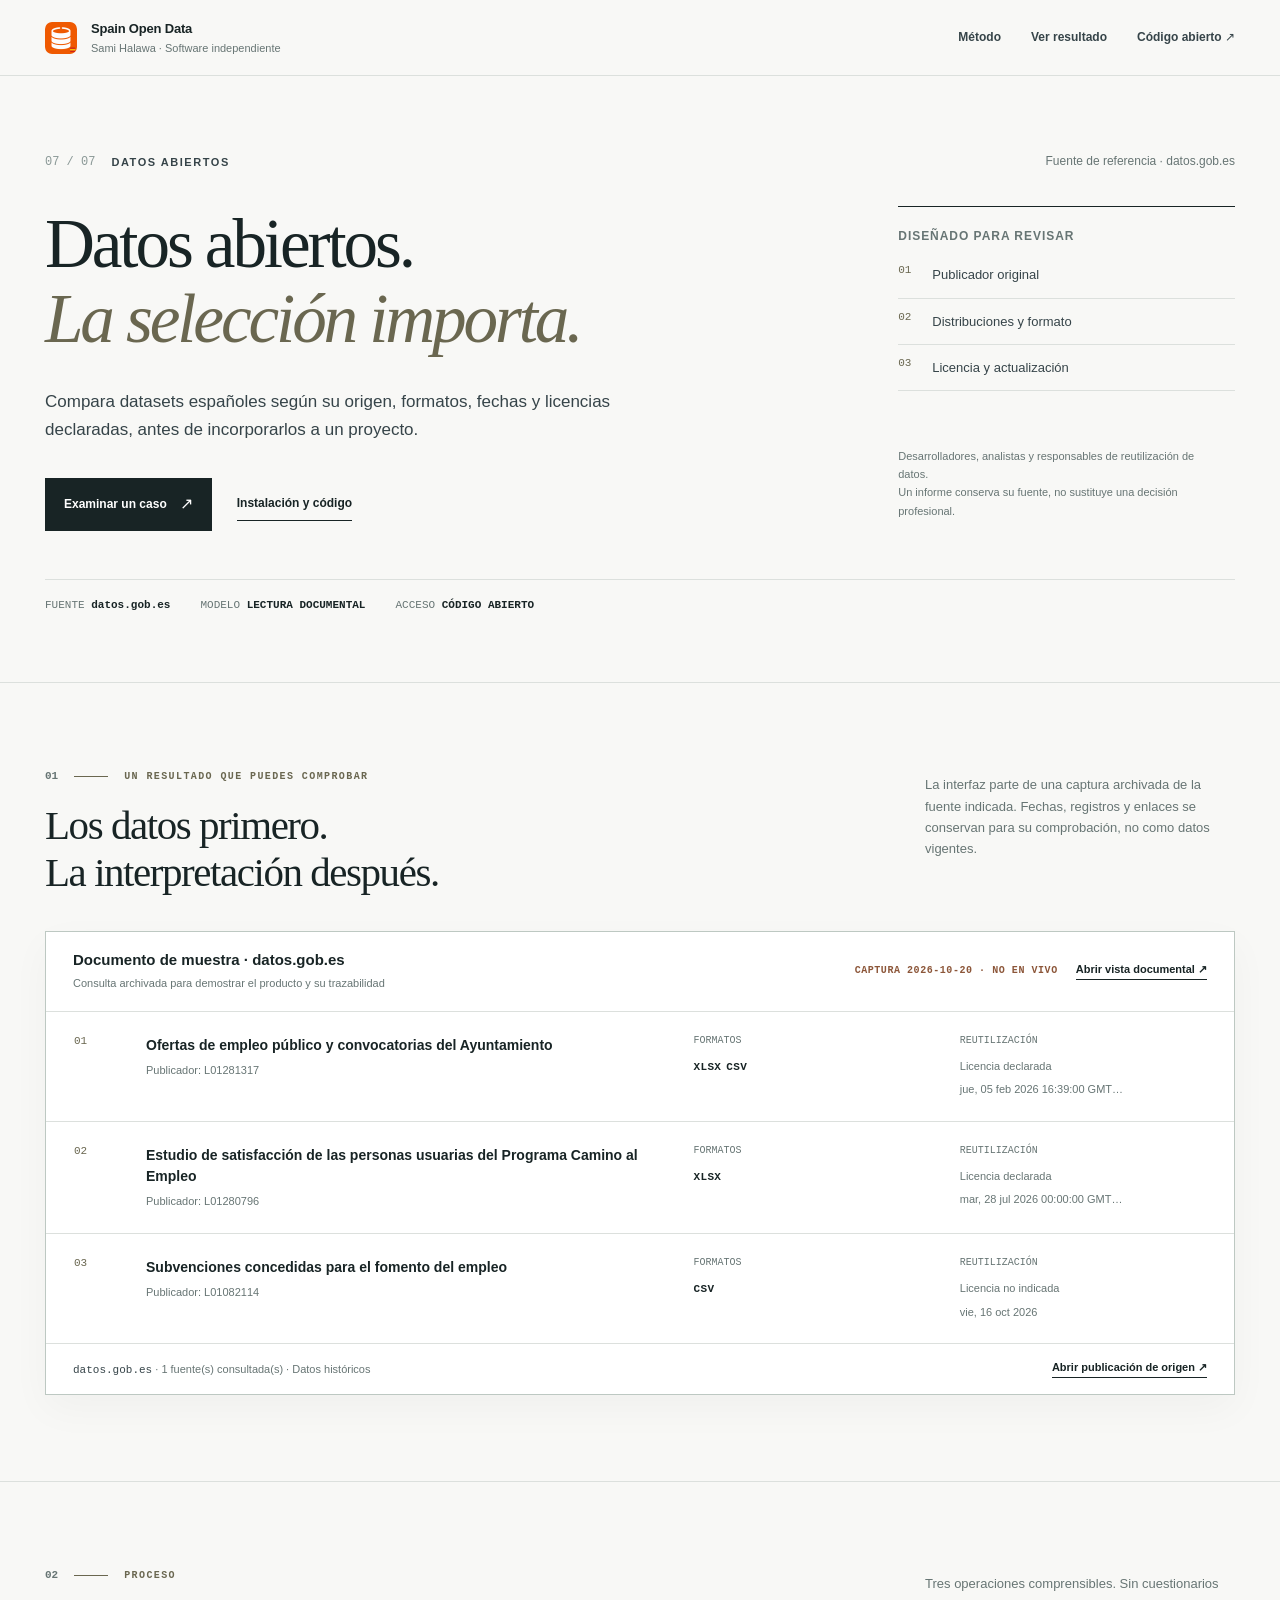
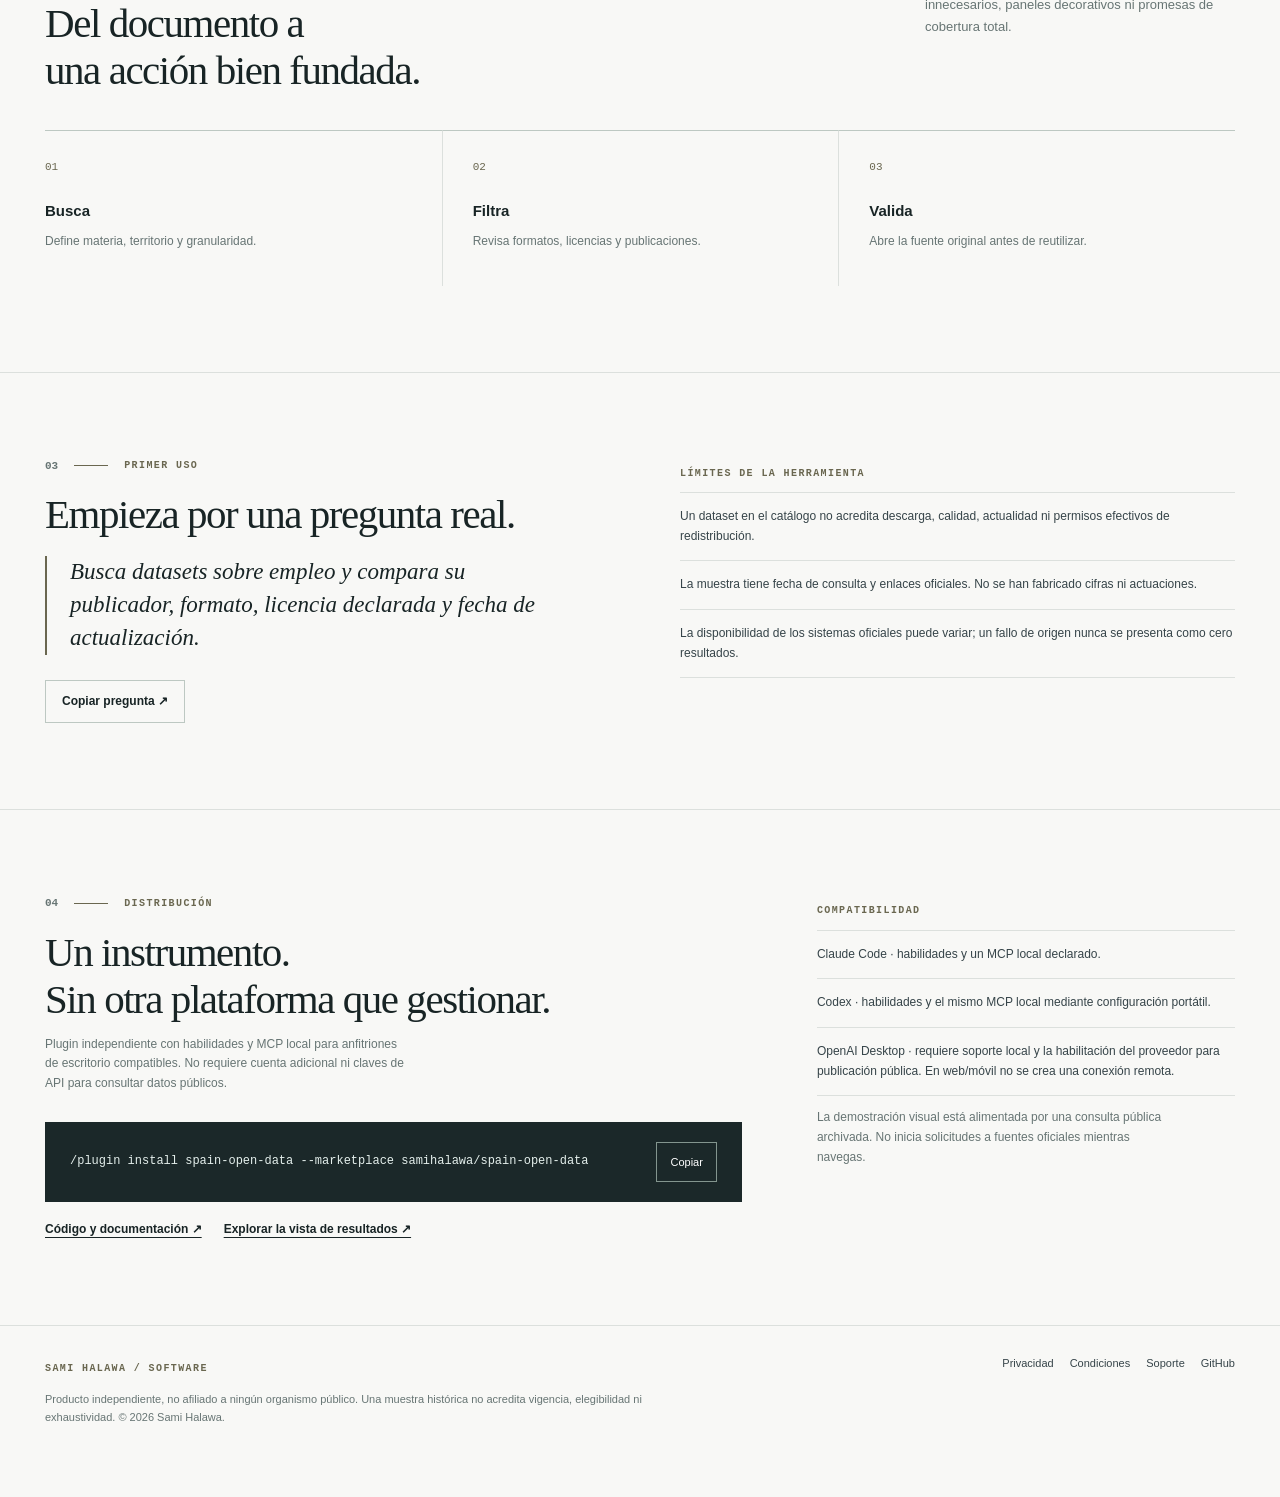
==== commit dfee5353: "Prepare v0.4.0 portable plugins and recognizable Spanish branding" ====
--- a/docs/index.html
+++ b/docs/index.html
@@ -1 +1 @@
-<!doctype html><html lang="es"><head><meta charset="utf-8"><meta name="viewport" content="width=device-width,initial-scale=1"><meta name="theme-color" content="#f8f8f6"><meta name="description" content="Compara datasets españoles según su origen, formatos, fechas y licencias declaradas, antes de incorporarlos a un proyecto."><title>Spain Open Data · Datos públicos con evidencia</title><link rel="canonical" href="https://samihalawa.github.io/spain-open-data/"><meta property="og:type" content="website"><meta property="og:title" content="Spain Open Data — Datos abiertos. La selección importa."><meta property="og:description" content="Compara datasets españoles según su origen, formatos, fechas y licencias declaradas, antes de incorporarlos a un proyecto."><meta property="og:url" content="https://samihalawa.github.io/spain-open-data/"><meta property="og:image" content="https://samihalawa.github.io/spain-open-data/preview.jpg"><link rel="icon" href="icon.png"><link rel="stylesheet" href="style.css"><script type="application/ld+json">{"@context": "https://schema.org", "@type": "SoftwareApplication", "name": "Spain Open Data", "description": "Compara datasets españoles según su origen, formatos, fechas y licencias declaradas, antes de incorporarlos a un proyecto.", "applicationCategory": "BusinessApplication", "operatingSystem": "Web / compatible assistant host", "url": "https://samihalawa.github.io/spain-open-data/", "author": {"@type": "Person", "name": "Sami Halawa"}, "isAccessibleForFree": true}</script><script src="site.js" defer></script></head><body style="--accent:#6a6750" data-product="spain-open-data" data-capture="2026-10-20"><nav class="site-nav" aria-label="Navegación principal"><div class="wrap nav-inside"><a class="identity" href="index.html"><span class="symbol" aria-hidden="true">SH</span><span class="brand">Spain Open Data<small>Sami Halawa · Software independiente</small></span></a><div class="main-links"><a href="index.html#metodo">Método</a><a href="mcp-preview.html">Ver resultado</a><a href="https://github.com/samihalawa/spain-open-data">Código abierto ↗</a></div></div></nav><main><section class="hero"><div class="wrap"><div class="hero-top"><div><span class="hero-index">07 / 07</span><span class="hero-field">DATOS ABIERTOS</span></div><div class="hero-source">Fuente de referencia · datos.gob.es</div></div><div class="hero-grid"><div class="hero-body"><h1>Datos abiertos.<br><em>La selección importa.</em></h1><p class="lede">Compara datasets españoles según su origen, formatos, fechas y licencias declaradas, antes de incorporarlos a un proyecto.</p><div class="hero-actions"><a class="primary-link" href="#documento">Examinar un caso <span class="arrow">↗</span></a><a class="ghost-link" href="#instalar">Instalación y código</a></div></div><aside class="hero-aside"><div><h2>Diseñado para revisar</h2><ol class="outcome-list"><li><span>01</span>Publicador original</li><li><span>02</span>Distribuciones y formato</li><li><span>03</span>Licencia y actualización</li></ol></div><p class="hero-side-note">Desarrolladores, analistas y responsables de reutilización de datos.<br>Un informe conserva su fuente, no sustituye una decisión profesional.</p></aside></div><div class="provenance-rail"><span>FUENTE <strong>datos.gob.es</strong></span><span>MODELO <strong>LECTURA DOCUMENTAL</strong></span><span>ACCESO <strong>CÓDIGO ABIERTO</strong></span></div></div></section><section class="section" id="documento"><div class="wrap"><div class="section-hd"><div><div class="index-line"><span class="section-num">01</span><span class="dash"></span><span class="tiny-label">Un resultado que puedes comprobar</span></div><h2 class="section-title">Los datos primero.<br>La interpretación después.</h2></div><p class="section-intro">La interfaz parte de una captura archivada de la fuente indicada. Fechas, registros y enlaces se conservan para su comprobación, no como datos vigentes.</p></div><div class="snapshot-shell"><div class="snapshot-head"><div><h3>Documento de muestra · datos.gob.es</h3><p>Consulta archivada para demostrar el producto y su trazabilidad</p></div><div class="snapshot-actions"><span class="historical">Captura 2026-10-20 · No en vivo</span><a class="text-action" href="mcp-preview.html">Abrir vista documental ↗</a></div></div><div class="snapshot-body"><div class="catalog-list" id="records-body"><article class="dataset-row" data-record data-original="0" data-date="No consta" data-title="Ofertas de empleo público y convocatorias del Ayuntamiento" data-search="Ofertas de empleo público y convocatorias del Ayuntamiento L01281317"><div class="row-no">01</div><div><h4><a class="" href="https://datos.gob.es/catalogo/l01281317-ofertas-de-empleo-publico-y-convocatorias-del-ayuntamiento" rel="noopener noreferrer" target="_blank">Ofertas de empleo público y convocatorias del Ayuntamiento</a></h4><div class="small">Publicador: L01281317</div></div><div class="format-column"><span class="dataset-label">FORMATOS</span><span class="data-format">XLSX</span><span class="data-format">CSV</span></div><div class="last-column"><span class="dataset-label">REUTILIZACIÓN</span><span class="small">Licencia declarada</span><div class="subtext">jue, 05 feb 2026 16:39:00 GMT…</div></div></article><article class="dataset-row" data-record data-original="1" data-date="No consta" data-title="Estudio de satisfacción de las personas usuarias del Programa Camino al Empleo" data-search="Estudio de satisfacción de las personas usuarias del Programa Camino al Empleo L01280796"><div class="row-no">02</div><div><h4><a class="" href="https://datos.gob.es/catalogo/l01280796-estudio-de-satisfaccion-de-las-personas-usuarias-del-programa-camino-al-empleo" rel="noopener noreferrer" target="_blank">Estudio de satisfacción de las personas usuarias del Programa Camino al Empleo</a></h4><div class="small">Publicador: L01280796</div></div><div class="format-column"><span class="dataset-label">FORMATOS</span><span class="data-format">XLSX</span></div><div class="last-column"><span class="dataset-label">REUTILIZACIÓN</span><span class="small">Licencia declarada</span><div class="subtext">mar, 28 jul 2026 00:00:00 GMT…</div></div></article><article class="dataset-row" data-record data-original="2" data-date="No consta" data-title="Subvenciones concedidas para el fomento del empleo" data-search="Subvenciones concedidas para el fomento del empleo L01082114"><div class="row-no">03</div><div><h4><a class="" href="https://datos.gob.es/catalogo/l01082114-subvenciones-concedidas-para-el-fomento-del-empleo" rel="noopener noreferrer" target="_blank">Subvenciones concedidas para el fomento del empleo</a></h4><div class="small">Publicador: L01082114</div></div><div class="format-column"><span class="dataset-label">FORMATOS</span><span class="data-format">CSV</span></div><div class="last-column"><span class="dataset-label">REUTILIZACIÓN</span><span class="small">Licencia no indicada</span><div class="subtext">vie, 16 oct 2026</div></div></article></div></div><div class="snapshot-footer"><p><span class="source-identity">datos.gob.es</span> · 1 fuente(s) consultada(s) · Datos históricos</p><a class="text-action" href="https://datos.gob.es/apidata/catalog/dataset/title/empleo.json?_page=0&amp;_pageSize=3" rel="noopener noreferrer" target="_blank">Abrir publicación de origen ↗</a></div></div></div></section><section class="section" id="metodo"><div class="wrap"><div class="section-hd"><div><div class="index-line"><span class="section-num">02</span><span class="dash"></span><span class="tiny-label">Proceso</span></div><h2 class="section-title">Del documento a<br>una acción bien fundada.</h2></div><p class="section-intro">Tres operaciones comprensibles. Sin cuestionarios innecesarios, paneles decorativos ni promesas de cobertura total.</p></div><div class="process-grid"><div class="process-item"><span class="number">01</span><h3>Busca</h3><p>Define materia, territorio y granularidad.</p></div><div class="process-item"><span class="number">02</span><h3>Filtra</h3><p>Revisa formatos, licencias y publicaciones.</p></div><div class="process-item"><span class="number">03</span><h3>Valida</h3><p>Abre la fuente original antes de reutilizar.</p></div></div></div></section><section class="section"><div class="wrap examples-layout"><div><div class="index-line"><span class="section-num">03</span><span class="dash"></span><span class="tiny-label">Primer uso</span></div><h2 class="section-title">Empieza por una pregunta real.</h2><div class="question" id="example-question">Busca datasets sobre empleo y compara su publicador, formato, licencia declarada y fecha de actualización.</div><button class="flat-button" type="button" data-copy-for="example-question">Copiar pregunta ↗</button></div><div><span class="tiny-label">Límites de la herramienta</span><ul class="support-list"><li>Un dataset en el catálogo no acredita descarga, calidad, actualidad ni permisos efectivos de redistribución.</li><li>La muestra tiene fecha de consulta y enlaces oficiales. No se han fabricado cifras ni actuaciones.</li><li>La disponibilidad de los sistemas oficiales puede variar; un fallo de origen nunca se presenta como cero resultados.</li></ul></div></div></section><section class="section" id="instalar"><div class="wrap install-grid"><div><div class="index-line"><span class="section-num">04</span><span class="dash"></span><span class="tiny-label">Distribución</span></div><h2 class="section-title">Un instrumento.<br>Sin otra plataforma que gestionar.</h2><p class="support-detail">Plugin independiente de Claude Code, con flujo y adaptadores Python. No requiere cuenta adicional ni claves de API para consultar datos públicos.</p><div class="command-box"><code id="install-command">/plugin install spain-open-data --marketplace samihalawa/spain-open-data</code><button class="copy-action" type="button" data-copy-for="install-command">Copiar</button></div><div class="links-stack"><a href="https://github.com/samihalawa/spain-open-data">Código y documentación ↗</a><a href="mcp-preview.html">Explorar la vista de resultados ↗</a></div></div><aside><span class="tiny-label">Compatibilidad</span><ul class="support-list"><li>Claude Code · plugin instalable con habilidades y scripts.</li><li>Codex · adaptadores ejecutables en un entorno autorizado.</li><li>ChatGPT · el flujo usa herramientas disponibles; una MCP App remota es un producto y revisión separados.</li></ul><p class="support-detail">La demostración visual está alimentada por una consulta pública archivada. No inicia solicitudes a fuentes oficiales mientras navegas.</p></aside></div></section></main><footer class="footer"><div class="wrap footer-content"><div><span class="tiny-label">SAMI HALAWA / SOFTWARE</span><p class="footer-info">Producto independiente, no afiliado a ningún organismo público. Una muestra histórica no acredita vigencia, elegibilidad ni exhaustividad. © 2026 Sami Halawa.</p></div><div class="footer-links"><a href="https://github.com/samihalawa/spain-open-data/blob/main/PRIVACY.md">Privacidad</a><a href="https://github.com/samihalawa/spain-open-data/blob/main/TERMS.md">Condiciones</a><a href="https://github.com/samihalawa/spain-open-data/blob/main/SUPPORT.md">Soporte</a><a href="https://github.com/samihalawa/spain-open-data">GitHub</a></div></div></footer><div class="visually-hidden" id="status-live" role="status" aria-live="polite"></div></body></html>+<!doctype html><html lang="es"><head><meta charset="utf-8"><meta name="viewport" content="width=device-width,initial-scale=1"><meta name="theme-color" content="#f8f8f6"><meta name="description" content="Compara datasets españoles según su origen, formatos, fechas y licencias declaradas, antes de incorporarlos a un proyecto."><title>Spain Open Data · Datos públicos con evidencia</title><link rel="canonical" href="https://samihalawa.github.io/spain-open-data/"><meta property="og:type" content="website"><meta property="og:title" content="Spain Open Data — Datos abiertos. La selección importa."><meta property="og:description" content="Compara datasets españoles según su origen, formatos, fechas y licencias declaradas, antes de incorporarlos a un proyecto."><meta property="og:url" content="https://samihalawa.github.io/spain-open-data/"><meta property="og:image" content="https://samihalawa.github.io/spain-open-data/preview.jpg"><link rel="icon" href="icon.png"><link rel="stylesheet" href="style.css"><script type="application/ld+json">{"@context": "https://schema.org", "@type": "SoftwareApplication", "name": "Spain Open Data", "description": "Compara datasets españoles según su origen, formatos, fechas y licencias declaradas, antes de incorporarlos a un proyecto.", "applicationCategory": "BusinessApplication", "operatingSystem": "Web / compatible assistant host", "url": "https://samihalawa.github.io/spain-open-data/", "author": {"@type": "Person", "name": "Sami Halawa"}, "isAccessibleForFree": true}</script><script src="site.js" defer></script></head><body style="--accent:#6a6750" data-product="spain-open-data" data-capture="2026-10-20"><nav class="site-nav" aria-label="Navegación principal"><div class="wrap nav-inside"><a class="identity" href="index.html"><img class="symbol" src="icon.png" width="32" height="32" alt=""><span class="brand">Spain Open Data<small>Sami Halawa · Software independiente</small></span></a><div class="main-links"><a href="index.html#metodo">Método</a><a href="mcp-preview.html">Ver resultado</a><a href="https://github.com/samihalawa/spain-open-data">Código abierto ↗</a></div></div></nav><main><section class="hero"><div class="wrap"><div class="hero-top"><div><span class="hero-index">07 / 07</span><span class="hero-field">DATOS ABIERTOS</span></div><div class="hero-source">Fuente de referencia · datos.gob.es</div></div><div class="hero-grid"><div class="hero-body"><h1>Datos abiertos.<br><em>La selección importa.</em></h1><p class="lede">Compara datasets españoles según su origen, formatos, fechas y licencias declaradas, antes de incorporarlos a un proyecto.</p><div class="hero-actions"><a class="primary-link" href="#documento">Examinar un caso <span class="arrow">↗</span></a><a class="ghost-link" href="#instalar">Instalación y código</a></div></div><aside class="hero-aside"><div><h2>Diseñado para revisar</h2><ol class="outcome-list"><li><span>01</span>Publicador original</li><li><span>02</span>Distribuciones y formato</li><li><span>03</span>Licencia y actualización</li></ol></div><p class="hero-side-note">Desarrolladores, analistas y responsables de reutilización de datos.<br>Un informe conserva su fuente, no sustituye una decisión profesional.</p></aside></div><div class="provenance-rail"><span>FUENTE <strong>datos.gob.es</strong></span><span>MODELO <strong>LECTURA DOCUMENTAL</strong></span><span>ACCESO <strong>CÓDIGO ABIERTO</strong></span></div></div></section><section class="section" id="documento"><div class="wrap"><div class="section-hd"><div><div class="index-line"><span class="section-num">01</span><span class="dash"></span><span class="tiny-label">Un resultado que puedes comprobar</span></div><h2 class="section-title">Los datos primero.<br>La interpretación después.</h2></div><p class="section-intro">La interfaz parte de una captura archivada de la fuente indicada. Fechas, registros y enlaces se conservan para su comprobación, no como datos vigentes.</p></div><div class="snapshot-shell"><div class="snapshot-head"><div><h3>Documento de muestra · datos.gob.es</h3><p>Consulta archivada para demostrar el producto y su trazabilidad</p></div><div class="snapshot-actions"><span class="historical">Captura 2026-10-20 · No en vivo</span><a class="text-action" href="mcp-preview.html">Abrir vista documental ↗</a></div></div><div class="snapshot-body"><div class="catalog-list" id="records-body"><article class="dataset-row" data-record data-original="0" data-date="No consta" data-title="Ofertas de empleo público y convocatorias del Ayuntamiento" data-search="Ofertas de empleo público y convocatorias del Ayuntamiento L01281317"><div class="row-no">01</div><div><h4><a class="" href="https://datos.gob.es/catalogo/l01281317-ofertas-de-empleo-publico-y-convocatorias-del-ayuntamiento" rel="noopener noreferrer" target="_blank">Ofertas de empleo público y convocatorias del Ayuntamiento</a></h4><div class="small">Publicador: L01281317</div></div><div class="format-column"><span class="dataset-label">FORMATOS</span><span class="data-format">XLSX</span><span class="data-format">CSV</span></div><div class="last-column"><span class="dataset-label">REUTILIZACIÓN</span><span class="small">Licencia declarada</span><div class="subtext">jue, 05 feb 2026 16:39:00 GMT…</div></div></article><article class="dataset-row" data-record data-original="1" data-date="No consta" data-title="Estudio de satisfacción de las personas usuarias del Programa Camino al Empleo" data-search="Estudio de satisfacción de las personas usuarias del Programa Camino al Empleo L01280796"><div class="row-no">02</div><div><h4><a class="" href="https://datos.gob.es/catalogo/l01280796-estudio-de-satisfaccion-de-las-personas-usuarias-del-programa-camino-al-empleo" rel="noopener noreferrer" target="_blank">Estudio de satisfacción de las personas usuarias del Programa Camino al Empleo</a></h4><div class="small">Publicador: L01280796</div></div><div class="format-column"><span class="dataset-label">FORMATOS</span><span class="data-format">XLSX</span></div><div class="last-column"><span class="dataset-label">REUTILIZACIÓN</span><span class="small">Licencia declarada</span><div class="subtext">mar, 28 jul 2026 00:00:00 GMT…</div></div></article><article class="dataset-row" data-record data-original="2" data-date="No consta" data-title="Subvenciones concedidas para el fomento del empleo" data-search="Subvenciones concedidas para el fomento del empleo L01082114"><div class="row-no">03</div><div><h4><a class="" href="https://datos.gob.es/catalogo/l01082114-subvenciones-concedidas-para-el-fomento-del-empleo" rel="noopener noreferrer" target="_blank">Subvenciones concedidas para el fomento del empleo</a></h4><div class="small">Publicador: L01082114</div></div><div class="format-column"><span class="dataset-label">FORMATOS</span><span class="data-format">CSV</span></div><div class="last-column"><span class="dataset-label">REUTILIZACIÓN</span><span class="small">Licencia no indicada</span><div class="subtext">vie, 16 oct 2026</div></div></article></div></div><div class="snapshot-footer"><p><span class="source-identity">datos.gob.es</span> · 1 fuente(s) consultada(s) · Datos históricos</p><a class="text-action" href="https://datos.gob.es/apidata/catalog/dataset/title/empleo.json?_page=0&amp;_pageSize=3" rel="noopener noreferrer" target="_blank">Abrir publicación de origen ↗</a></div></div></div></section><section class="section" id="metodo"><div class="wrap"><div class="section-hd"><div><div class="index-line"><span class="section-num">02</span><span class="dash"></span><span class="tiny-label">Proceso</span></div><h2 class="section-title">Del documento a<br>una acción bien fundada.</h2></div><p class="section-intro">Tres operaciones comprensibles. Sin cuestionarios innecesarios, paneles decorativos ni promesas de cobertura total.</p></div><div class="process-grid"><div class="process-item"><span class="number">01</span><h3>Busca</h3><p>Define materia, territorio y granularidad.</p></div><div class="process-item"><span class="number">02</span><h3>Filtra</h3><p>Revisa formatos, licencias y publicaciones.</p></div><div class="process-item"><span class="number">03</span><h3>Valida</h3><p>Abre la fuente original antes de reutilizar.</p></div></div></div></section><section class="section"><div class="wrap examples-layout"><div><div class="index-line"><span class="section-num">03</span><span class="dash"></span><span class="tiny-label">Primer uso</span></div><h2 class="section-title">Empieza por una pregunta real.</h2><div class="question" id="example-question">Busca datasets sobre empleo y compara su publicador, formato, licencia declarada y fecha de actualización.</div><button class="flat-button" type="button" data-copy-for="example-question">Copiar pregunta ↗</button></div><div><span class="tiny-label">Límites de la herramienta</span><ul class="support-list"><li>Un dataset en el catálogo no acredita descarga, calidad, actualidad ni permisos efectivos de redistribución.</li><li>La muestra tiene fecha de consulta y enlaces oficiales. No se han fabricado cifras ni actuaciones.</li><li>La disponibilidad de los sistemas oficiales puede variar; un fallo de origen nunca se presenta como cero resultados.</li></ul></div></div></section><section class="section" id="instalar"><div class="wrap install-grid"><div><div class="index-line"><span class="section-num">04</span><span class="dash"></span><span class="tiny-label">Distribución</span></div><h2 class="section-title">Un instrumento.<br>Sin otra plataforma que gestionar.</h2><p class="support-detail">Plugin independiente con habilidades y MCP local para anfitriones de escritorio compatibles. No requiere cuenta adicional ni claves de API para consultar datos públicos.</p><div class="command-box"><code id="install-command">/plugin install spain-open-data --marketplace samihalawa/spain-open-data</code><button class="copy-action" type="button" data-copy-for="install-command">Copiar</button></div><div class="links-stack"><a href="https://github.com/samihalawa/spain-open-data">Código y documentación ↗</a><a href="mcp-preview.html">Explorar la vista de resultados ↗</a></div></div><aside><span class="tiny-label">Compatibilidad</span><ul class="support-list"><li>Claude Code · habilidades y un MCP local declarado.</li><li>Codex · habilidades y el mismo MCP local mediante configuración portátil.</li><li>OpenAI Desktop · requiere soporte local y la habilitación del proveedor para publicación pública. En web/móvil no se crea una conexión remota.</li></ul><p class="support-detail">La demostración visual está alimentada por una consulta pública archivada. No inicia solicitudes a fuentes oficiales mientras navegas.</p></aside></div></section></main><footer class="footer"><div class="wrap footer-content"><div><span class="tiny-label">SAMI HALAWA / SOFTWARE</span><p class="footer-info">Producto independiente, no afiliado a ningún organismo público. Una muestra histórica no acredita vigencia, elegibilidad ni exhaustividad. © 2026 Sami Halawa.</p></div><div class="footer-links"><a href="https://github.com/samihalawa/spain-open-data/blob/main/PRIVACY.md">Privacidad</a><a href="https://github.com/samihalawa/spain-open-data/blob/main/TERMS.md">Condiciones</a><a href="https://github.com/samihalawa/spain-open-data/blob/main/SUPPORT.md">Soporte</a><a href="https://github.com/samihalawa/spain-open-data">GitHub</a></div></div></footer><div class="visually-hidden" id="status-live" role="status" aria-live="polite"></div></body></html>
--- a/docs/style.css
+++ b/docs/style.css
@@ -13,7 +13,7 @@
 .site-nav{min-height:75px;border-bottom:1px solid var(--rule);background:var(--paper)}
 .nav-inside{display:flex;justify-content:space-between;align-items:center;gap:24px;min-height:75px}
 .identity{display:inline-flex;align-items:center;gap:14px;text-decoration:none;min-width:0}
-.symbol{width:32px;height:32px;display:grid;place-items:center;background:var(--ink);color:#fff;font:700 11px/1 var(--mono);letter-spacing:-.03em;flex:none}
+.symbol{width:32px;height:32px;display:block;object-fit:contain;border-radius:7px;flex:none}
 .brand{font:650 13px/1.35 var(--sans);letter-spacing:-.015em}.brand small{display:block;color:var(--muted);font:400 11px/1.3 var(--sans);letter-spacing:0;margin-top:3px}
 .main-links{display:flex;gap:30px;align-items:center;white-space:nowrap}.main-links a{text-decoration:none;color:var(--ink-soft);font-size:12px;font-weight:550}.main-links a:hover{text-decoration:underline}.nav-count{font:10px var(--mono);color:var(--faint);margin-left:3px}
 .tiny-label{font:650 10px/1.3 var(--mono);letter-spacing:.14em;text-transform:uppercase;color:var(--accent)}
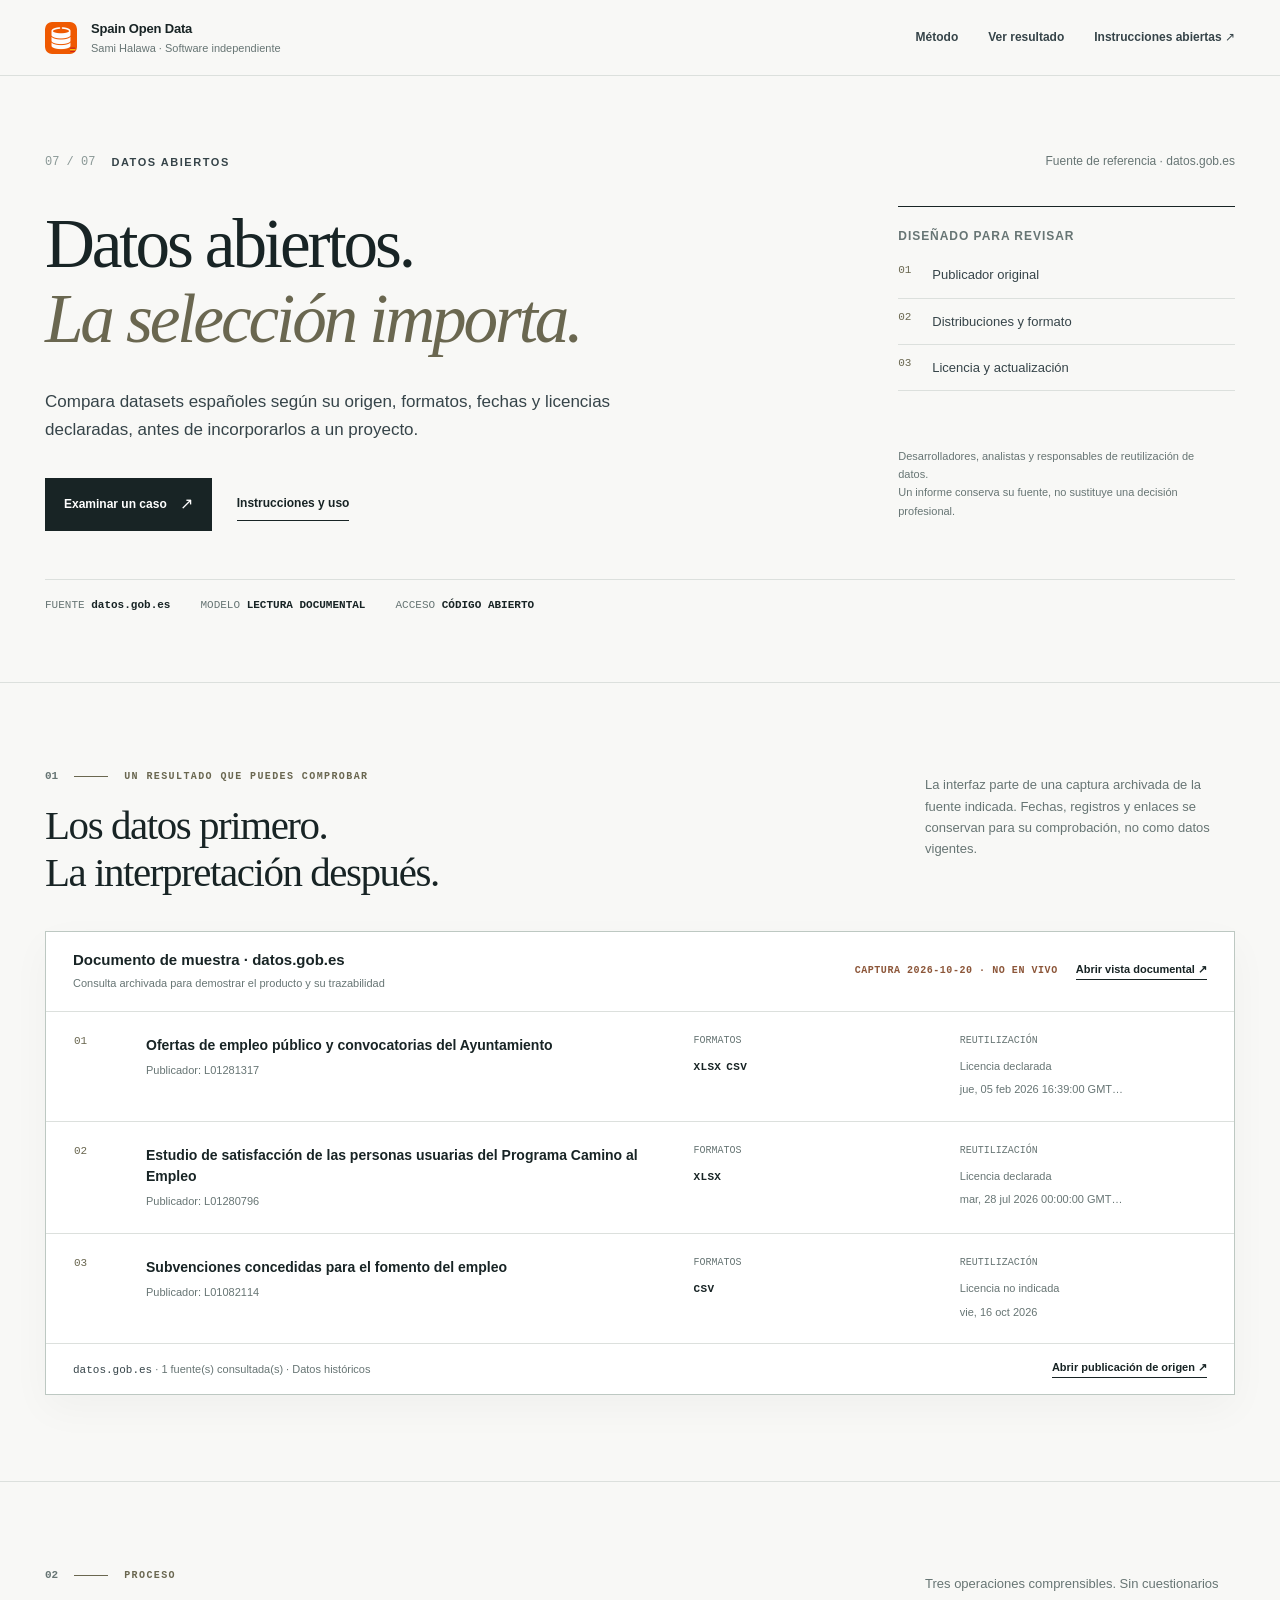
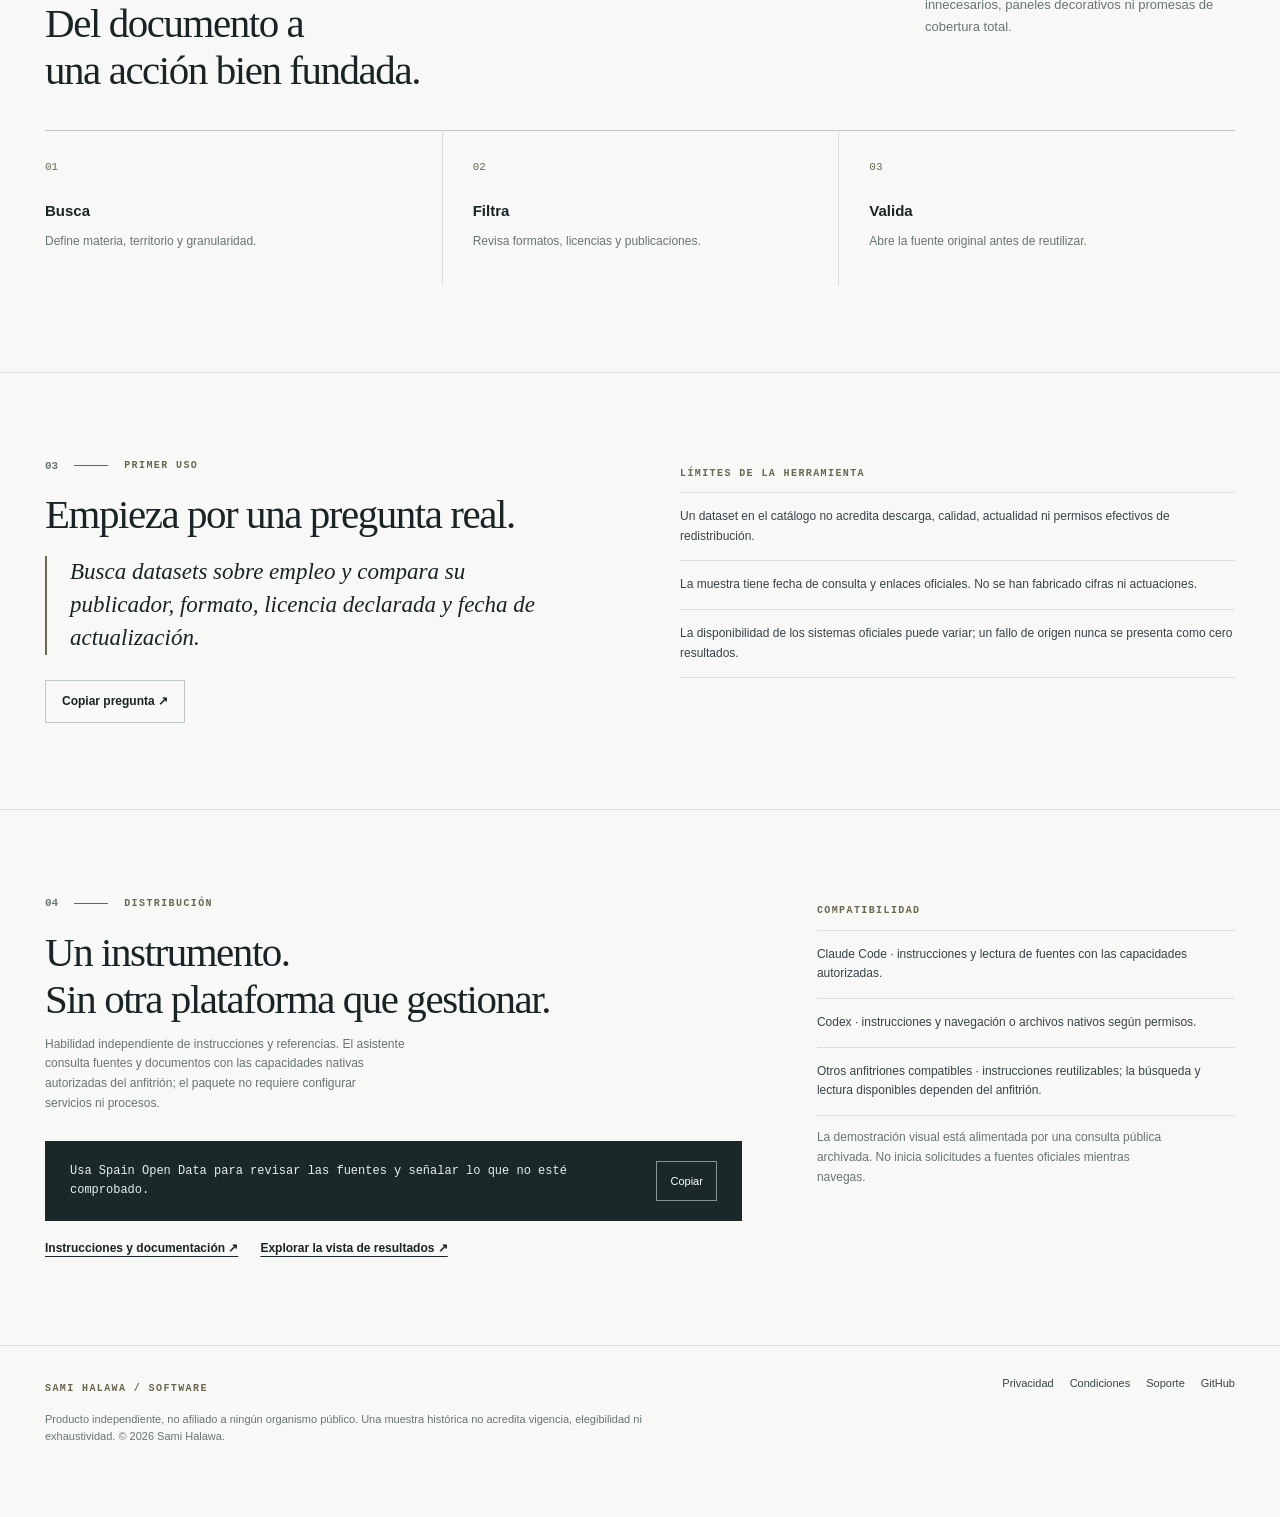
==== commit 85acb198: "feat: publish instruction-only plugin 0.5.0 source and product pages Owner intent, verbatim: "solo i" ====
--- a/docs/index.html
+++ b/docs/index.html
@@ -1 +1 @@
-<!doctype html><html lang="es"><head><meta charset="utf-8"><meta name="viewport" content="width=device-width,initial-scale=1"><meta name="theme-color" content="#f8f8f6"><meta name="description" content="Compara datasets españoles según su origen, formatos, fechas y licencias declaradas, antes de incorporarlos a un proyecto."><title>Spain Open Data · Datos públicos con evidencia</title><link rel="canonical" href="https://samihalawa.github.io/spain-open-data/"><meta property="og:type" content="website"><meta property="og:title" content="Spain Open Data — Datos abiertos. La selección importa."><meta property="og:description" content="Compara datasets españoles según su origen, formatos, fechas y licencias declaradas, antes de incorporarlos a un proyecto."><meta property="og:url" content="https://samihalawa.github.io/spain-open-data/"><meta property="og:image" content="https://samihalawa.github.io/spain-open-data/preview.jpg"><link rel="icon" href="icon.png"><link rel="stylesheet" href="style.css"><script type="application/ld+json">{"@context": "https://schema.org", "@type": "SoftwareApplication", "name": "Spain Open Data", "description": "Compara datasets españoles según su origen, formatos, fechas y licencias declaradas, antes de incorporarlos a un proyecto.", "applicationCategory": "BusinessApplication", "operatingSystem": "Web / compatible assistant host", "url": "https://samihalawa.github.io/spain-open-data/", "author": {"@type": "Person", "name": "Sami Halawa"}, "isAccessibleForFree": true}</script><script src="site.js" defer></script></head><body style="--accent:#6a6750" data-product="spain-open-data" data-capture="2026-10-20"><nav class="site-nav" aria-label="Navegación principal"><div class="wrap nav-inside"><a class="identity" href="index.html"><img class="symbol" src="icon.png" width="32" height="32" alt=""><span class="brand">Spain Open Data<small>Sami Halawa · Software independiente</small></span></a><div class="main-links"><a href="index.html#metodo">Método</a><a href="mcp-preview.html">Ver resultado</a><a href="https://github.com/samihalawa/spain-open-data">Código abierto ↗</a></div></div></nav><main><section class="hero"><div class="wrap"><div class="hero-top"><div><span class="hero-index">07 / 07</span><span class="hero-field">DATOS ABIERTOS</span></div><div class="hero-source">Fuente de referencia · datos.gob.es</div></div><div class="hero-grid"><div class="hero-body"><h1>Datos abiertos.<br><em>La selección importa.</em></h1><p class="lede">Compara datasets españoles según su origen, formatos, fechas y licencias declaradas, antes de incorporarlos a un proyecto.</p><div class="hero-actions"><a class="primary-link" href="#documento">Examinar un caso <span class="arrow">↗</span></a><a class="ghost-link" href="#instalar">Instalación y código</a></div></div><aside class="hero-aside"><div><h2>Diseñado para revisar</h2><ol class="outcome-list"><li><span>01</span>Publicador original</li><li><span>02</span>Distribuciones y formato</li><li><span>03</span>Licencia y actualización</li></ol></div><p class="hero-side-note">Desarrolladores, analistas y responsables de reutilización de datos.<br>Un informe conserva su fuente, no sustituye una decisión profesional.</p></aside></div><div class="provenance-rail"><span>FUENTE <strong>datos.gob.es</strong></span><span>MODELO <strong>LECTURA DOCUMENTAL</strong></span><span>ACCESO <strong>CÓDIGO ABIERTO</strong></span></div></div></section><section class="section" id="documento"><div class="wrap"><div class="section-hd"><div><div class="index-line"><span class="section-num">01</span><span class="dash"></span><span class="tiny-label">Un resultado que puedes comprobar</span></div><h2 class="section-title">Los datos primero.<br>La interpretación después.</h2></div><p class="section-intro">La interfaz parte de una captura archivada de la fuente indicada. Fechas, registros y enlaces se conservan para su comprobación, no como datos vigentes.</p></div><div class="snapshot-shell"><div class="snapshot-head"><div><h3>Documento de muestra · datos.gob.es</h3><p>Consulta archivada para demostrar el producto y su trazabilidad</p></div><div class="snapshot-actions"><span class="historical">Captura 2026-10-20 · No en vivo</span><a class="text-action" href="mcp-preview.html">Abrir vista documental ↗</a></div></div><div class="snapshot-body"><div class="catalog-list" id="records-body"><article class="dataset-row" data-record data-original="0" data-date="No consta" data-title="Ofertas de empleo público y convocatorias del Ayuntamiento" data-search="Ofertas de empleo público y convocatorias del Ayuntamiento L01281317"><div class="row-no">01</div><div><h4><a class="" href="https://datos.gob.es/catalogo/l01281317-ofertas-de-empleo-publico-y-convocatorias-del-ayuntamiento" rel="noopener noreferrer" target="_blank">Ofertas de empleo público y convocatorias del Ayuntamiento</a></h4><div class="small">Publicador: L01281317</div></div><div class="format-column"><span class="dataset-label">FORMATOS</span><span class="data-format">XLSX</span><span class="data-format">CSV</span></div><div class="last-column"><span class="dataset-label">REUTILIZACIÓN</span><span class="small">Licencia declarada</span><div class="subtext">jue, 05 feb 2026 16:39:00 GMT…</div></div></article><article class="dataset-row" data-record data-original="1" data-date="No consta" data-title="Estudio de satisfacción de las personas usuarias del Programa Camino al Empleo" data-search="Estudio de satisfacción de las personas usuarias del Programa Camino al Empleo L01280796"><div class="row-no">02</div><div><h4><a class="" href="https://datos.gob.es/catalogo/l01280796-estudio-de-satisfaccion-de-las-personas-usuarias-del-programa-camino-al-empleo" rel="noopener noreferrer" target="_blank">Estudio de satisfacción de las personas usuarias del Programa Camino al Empleo</a></h4><div class="small">Publicador: L01280796</div></div><div class="format-column"><span class="dataset-label">FORMATOS</span><span class="data-format">XLSX</span></div><div class="last-column"><span class="dataset-label">REUTILIZACIÓN</span><span class="small">Licencia declarada</span><div class="subtext">mar, 28 jul 2026 00:00:00 GMT…</div></div></article><article class="dataset-row" data-record data-original="2" data-date="No consta" data-title="Subvenciones concedidas para el fomento del empleo" data-search="Subvenciones concedidas para el fomento del empleo L01082114"><div class="row-no">03</div><div><h4><a class="" href="https://datos.gob.es/catalogo/l01082114-subvenciones-concedidas-para-el-fomento-del-empleo" rel="noopener noreferrer" target="_blank">Subvenciones concedidas para el fomento del empleo</a></h4><div class="small">Publicador: L01082114</div></div><div class="format-column"><span class="dataset-label">FORMATOS</span><span class="data-format">CSV</span></div><div class="last-column"><span class="dataset-label">REUTILIZACIÓN</span><span class="small">Licencia no indicada</span><div class="subtext">vie, 16 oct 2026</div></div></article></div></div><div class="snapshot-footer"><p><span class="source-identity">datos.gob.es</span> · 1 fuente(s) consultada(s) · Datos históricos</p><a class="text-action" href="https://datos.gob.es/apidata/catalog/dataset/title/empleo.json?_page=0&amp;_pageSize=3" rel="noopener noreferrer" target="_blank">Abrir publicación de origen ↗</a></div></div></div></section><section class="section" id="metodo"><div class="wrap"><div class="section-hd"><div><div class="index-line"><span class="section-num">02</span><span class="dash"></span><span class="tiny-label">Proceso</span></div><h2 class="section-title">Del documento a<br>una acción bien fundada.</h2></div><p class="section-intro">Tres operaciones comprensibles. Sin cuestionarios innecesarios, paneles decorativos ni promesas de cobertura total.</p></div><div class="process-grid"><div class="process-item"><span class="number">01</span><h3>Busca</h3><p>Define materia, territorio y granularidad.</p></div><div class="process-item"><span class="number">02</span><h3>Filtra</h3><p>Revisa formatos, licencias y publicaciones.</p></div><div class="process-item"><span class="number">03</span><h3>Valida</h3><p>Abre la fuente original antes de reutilizar.</p></div></div></div></section><section class="section"><div class="wrap examples-layout"><div><div class="index-line"><span class="section-num">03</span><span class="dash"></span><span class="tiny-label">Primer uso</span></div><h2 class="section-title">Empieza por una pregunta real.</h2><div class="question" id="example-question">Busca datasets sobre empleo y compara su publicador, formato, licencia declarada y fecha de actualización.</div><button class="flat-button" type="button" data-copy-for="example-question">Copiar pregunta ↗</button></div><div><span class="tiny-label">Límites de la herramienta</span><ul class="support-list"><li>Un dataset en el catálogo no acredita descarga, calidad, actualidad ni permisos efectivos de redistribución.</li><li>La muestra tiene fecha de consulta y enlaces oficiales. No se han fabricado cifras ni actuaciones.</li><li>La disponibilidad de los sistemas oficiales puede variar; un fallo de origen nunca se presenta como cero resultados.</li></ul></div></div></section><section class="section" id="instalar"><div class="wrap install-grid"><div><div class="index-line"><span class="section-num">04</span><span class="dash"></span><span class="tiny-label">Distribución</span></div><h2 class="section-title">Un instrumento.<br>Sin otra plataforma que gestionar.</h2><p class="support-detail">Plugin independiente con habilidades y MCP local para anfitriones de escritorio compatibles. No requiere cuenta adicional ni claves de API para consultar datos públicos.</p><div class="command-box"><code id="install-command">/plugin install spain-open-data --marketplace samihalawa/spain-open-data</code><button class="copy-action" type="button" data-copy-for="install-command">Copiar</button></div><div class="links-stack"><a href="https://github.com/samihalawa/spain-open-data">Código y documentación ↗</a><a href="mcp-preview.html">Explorar la vista de resultados ↗</a></div></div><aside><span class="tiny-label">Compatibilidad</span><ul class="support-list"><li>Claude Code · habilidades y un MCP local declarado.</li><li>Codex · habilidades y el mismo MCP local mediante configuración portátil.</li><li>OpenAI Desktop · requiere soporte local y la habilitación del proveedor para publicación pública. En web/móvil no se crea una conexión remota.</li></ul><p class="support-detail">La demostración visual está alimentada por una consulta pública archivada. No inicia solicitudes a fuentes oficiales mientras navegas.</p></aside></div></section></main><footer class="footer"><div class="wrap footer-content"><div><span class="tiny-label">SAMI HALAWA / SOFTWARE</span><p class="footer-info">Producto independiente, no afiliado a ningún organismo público. Una muestra histórica no acredita vigencia, elegibilidad ni exhaustividad. © 2026 Sami Halawa.</p></div><div class="footer-links"><a href="https://github.com/samihalawa/spain-open-data/blob/main/PRIVACY.md">Privacidad</a><a href="https://github.com/samihalawa/spain-open-data/blob/main/TERMS.md">Condiciones</a><a href="https://github.com/samihalawa/spain-open-data/blob/main/SUPPORT.md">Soporte</a><a href="https://github.com/samihalawa/spain-open-data">GitHub</a></div></div></footer><div class="visually-hidden" id="status-live" role="status" aria-live="polite"></div></body></html>+<!doctype html><html lang="es"><head><meta charset="utf-8"><meta name="viewport" content="width=device-width,initial-scale=1"><meta name="theme-color" content="#f8f8f6"><meta name="description" content="Compara datasets españoles según su origen, formatos, fechas y licencias declaradas, antes de incorporarlos a un proyecto."><title>Spain Open Data · Datos públicos con evidencia</title><link rel="canonical" href="https://samihalawa.github.io/spain-open-data/"><meta property="og:type" content="website"><meta property="og:title" content="Spain Open Data — Datos abiertos. La selección importa."><meta property="og:description" content="Compara datasets españoles según su origen, formatos, fechas y licencias declaradas, antes de incorporarlos a un proyecto."><meta property="og:url" content="https://samihalawa.github.io/spain-open-data/"><meta property="og:image" content="https://samihalawa.github.io/spain-open-data/preview.jpg"><link rel="icon" href="icon.png"><link rel="stylesheet" href="style.css"><script type="application/ld+json">{"@context": "https://schema.org", "@type": "CreativeWork", "name": "Spain Open Data", "description": "Compara datasets españoles según su origen, formatos, fechas y licencias declaradas, antes de incorporarlos a un proyecto.", "url": "https://samihalawa.github.io/spain-open-data/", "author": {"@type": "Person", "name": "Sami Halawa"}, "isAccessibleForFree": true, "genre": "Assistant instructions and references"}</script><script src="site.js" defer></script></head><body style="--accent:#6a6750" data-product="spain-open-data" data-capture="2026-10-20"><nav class="site-nav" aria-label="Navegación principal"><div class="wrap nav-inside"><a class="identity" href="index.html"><img class="symbol" src="icon.png" width="32" height="32" alt=""><span class="brand">Spain Open Data<small>Sami Halawa · Software independiente</small></span></a><div class="main-links"><a href="index.html#metodo">Método</a><a href="mcp-preview.html">Ver resultado</a><a href="https://github.com/samihalawa/spain-open-data">Instrucciones abiertas ↗</a></div></div></nav><main><section class="hero"><div class="wrap"><div class="hero-top"><div><span class="hero-index">07 / 07</span><span class="hero-field">DATOS ABIERTOS</span></div><div class="hero-source">Fuente de referencia · datos.gob.es</div></div><div class="hero-grid"><div class="hero-body"><h1>Datos abiertos.<br><em>La selección importa.</em></h1><p class="lede">Compara datasets españoles según su origen, formatos, fechas y licencias declaradas, antes de incorporarlos a un proyecto.</p><div class="hero-actions"><a class="primary-link" href="#documento">Examinar un caso <span class="arrow">↗</span></a><a class="ghost-link" href="#instalar">Instrucciones y uso</a></div></div><aside class="hero-aside"><div><h2>Diseñado para revisar</h2><ol class="outcome-list"><li><span>01</span>Publicador original</li><li><span>02</span>Distribuciones y formato</li><li><span>03</span>Licencia y actualización</li></ol></div><p class="hero-side-note">Desarrolladores, analistas y responsables de reutilización de datos.<br>Un informe conserva su fuente, no sustituye una decisión profesional.</p></aside></div><div class="provenance-rail"><span>FUENTE <strong>datos.gob.es</strong></span><span>MODELO <strong>LECTURA DOCUMENTAL</strong></span><span>ACCESO <strong>CÓDIGO ABIERTO</strong></span></div></div></section><section class="section" id="documento"><div class="wrap"><div class="section-hd"><div><div class="index-line"><span class="section-num">01</span><span class="dash"></span><span class="tiny-label">Un resultado que puedes comprobar</span></div><h2 class="section-title">Los datos primero.<br>La interpretación después.</h2></div><p class="section-intro">La interfaz parte de una captura archivada de la fuente indicada. Fechas, registros y enlaces se conservan para su comprobación, no como datos vigentes.</p></div><div class="snapshot-shell"><div class="snapshot-head"><div><h3>Documento de muestra · datos.gob.es</h3><p>Consulta archivada para demostrar el producto y su trazabilidad</p></div><div class="snapshot-actions"><span class="historical">Captura 2026-10-20 · No en vivo</span><a class="text-action" href="mcp-preview.html">Abrir vista documental ↗</a></div></div><div class="snapshot-body"><div class="catalog-list" id="records-body"><article class="dataset-row" data-record data-original="0" data-date="No consta" data-title="Ofertas de empleo público y convocatorias del Ayuntamiento" data-search="Ofertas de empleo público y convocatorias del Ayuntamiento L01281317"><div class="row-no">01</div><div><h4><a class="" href="https://datos.gob.es/catalogo/l01281317-ofertas-de-empleo-publico-y-convocatorias-del-ayuntamiento" rel="noopener noreferrer" target="_blank">Ofertas de empleo público y convocatorias del Ayuntamiento</a></h4><div class="small">Publicador: L01281317</div></div><div class="format-column"><span class="dataset-label">FORMATOS</span><span class="data-format">XLSX</span><span class="data-format">CSV</span></div><div class="last-column"><span class="dataset-label">REUTILIZACIÓN</span><span class="small">Licencia declarada</span><div class="subtext">jue, 05 feb 2026 16:39:00 GMT…</div></div></article><article class="dataset-row" data-record data-original="1" data-date="No consta" data-title="Estudio de satisfacción de las personas usuarias del Programa Camino al Empleo" data-search="Estudio de satisfacción de las personas usuarias del Programa Camino al Empleo L01280796"><div class="row-no">02</div><div><h4><a class="" href="https://datos.gob.es/catalogo/l01280796-estudio-de-satisfaccion-de-las-personas-usuarias-del-programa-camino-al-empleo" rel="noopener noreferrer" target="_blank">Estudio de satisfacción de las personas usuarias del Programa Camino al Empleo</a></h4><div class="small">Publicador: L01280796</div></div><div class="format-column"><span class="dataset-label">FORMATOS</span><span class="data-format">XLSX</span></div><div class="last-column"><span class="dataset-label">REUTILIZACIÓN</span><span class="small">Licencia declarada</span><div class="subtext">mar, 28 jul 2026 00:00:00 GMT…</div></div></article><article class="dataset-row" data-record data-original="2" data-date="No consta" data-title="Subvenciones concedidas para el fomento del empleo" data-search="Subvenciones concedidas para el fomento del empleo L01082114"><div class="row-no">03</div><div><h4><a class="" href="https://datos.gob.es/catalogo/l01082114-subvenciones-concedidas-para-el-fomento-del-empleo" rel="noopener noreferrer" target="_blank">Subvenciones concedidas para el fomento del empleo</a></h4><div class="small">Publicador: L01082114</div></div><div class="format-column"><span class="dataset-label">FORMATOS</span><span class="data-format">CSV</span></div><div class="last-column"><span class="dataset-label">REUTILIZACIÓN</span><span class="small">Licencia no indicada</span><div class="subtext">vie, 16 oct 2026</div></div></article></div></div><div class="snapshot-footer"><p><span class="source-identity">datos.gob.es</span> · 1 fuente(s) consultada(s) · Datos históricos</p><a class="text-action" href="https://datos.gob.es/apidata/catalog/dataset/title/empleo.json?_page=0&amp;_pageSize=3" rel="noopener noreferrer" target="_blank">Abrir publicación de origen ↗</a></div></div></div></section><section class="section" id="metodo"><div class="wrap"><div class="section-hd"><div><div class="index-line"><span class="section-num">02</span><span class="dash"></span><span class="tiny-label">Proceso</span></div><h2 class="section-title">Del documento a<br>una acción bien fundada.</h2></div><p class="section-intro">Tres operaciones comprensibles. Sin cuestionarios innecesarios, paneles decorativos ni promesas de cobertura total.</p></div><div class="process-grid"><div class="process-item"><span class="number">01</span><h3>Busca</h3><p>Define materia, territorio y granularidad.</p></div><div class="process-item"><span class="number">02</span><h3>Filtra</h3><p>Revisa formatos, licencias y publicaciones.</p></div><div class="process-item"><span class="number">03</span><h3>Valida</h3><p>Abre la fuente original antes de reutilizar.</p></div></div></div></section><section class="section"><div class="wrap examples-layout"><div><div class="index-line"><span class="section-num">03</span><span class="dash"></span><span class="tiny-label">Primer uso</span></div><h2 class="section-title">Empieza por una pregunta real.</h2><div class="question" id="example-question">Busca datasets sobre empleo y compara su publicador, formato, licencia declarada y fecha de actualización.</div><button class="flat-button" type="button" data-copy-for="example-question">Copiar pregunta ↗</button></div><div><span class="tiny-label">Límites de la herramienta</span><ul class="support-list"><li>Un dataset en el catálogo no acredita descarga, calidad, actualidad ni permisos efectivos de redistribución.</li><li>La muestra tiene fecha de consulta y enlaces oficiales. No se han fabricado cifras ni actuaciones.</li><li>La disponibilidad de los sistemas oficiales puede variar; un fallo de origen nunca se presenta como cero resultados.</li></ul></div></div></section><section class="section" id="instalar"><div class="wrap install-grid"><div><div class="index-line"><span class="section-num">04</span><span class="dash"></span><span class="tiny-label">Distribución</span></div><h2 class="section-title">Un instrumento.<br>Sin otra plataforma que gestionar.</h2><p class="support-detail">Habilidad independiente de instrucciones y referencias. El asistente consulta fuentes y documentos con las capacidades nativas autorizadas del anfitrión; el paquete no requiere configurar servicios ni procesos.</p><div class="command-box"><code id="install-command">Usa Spain Open Data para revisar las fuentes y señalar lo que no esté comprobado.</code><button class="copy-action" type="button" data-copy-for="install-command">Copiar</button></div><div class="links-stack"><a href="https://github.com/samihalawa/spain-open-data">Instrucciones y documentación ↗</a><a href="mcp-preview.html">Explorar la vista de resultados ↗</a></div></div><aside><span class="tiny-label">Compatibilidad</span><ul class="support-list"><li>Claude Code · instrucciones y lectura de fuentes con las capacidades autorizadas.</li><li>Codex · instrucciones y navegación o archivos nativos según permisos.</li><li>Otros anfitriones compatibles · instrucciones reutilizables; la búsqueda y lectura disponibles dependen del anfitrión.</li></ul><p class="support-detail">La demostración visual está alimentada por una consulta pública archivada. No inicia solicitudes a fuentes oficiales mientras navegas.</p></aside></div></section></main><footer class="footer"><div class="wrap footer-content"><div><span class="tiny-label">SAMI HALAWA / SOFTWARE</span><p class="footer-info">Producto independiente, no afiliado a ningún organismo público. Una muestra histórica no acredita vigencia, elegibilidad ni exhaustividad. © 2026 Sami Halawa.</p></div><div class="footer-links"><a href="https://github.com/samihalawa/spain-open-data/blob/main/PRIVACY.md">Privacidad</a><a href="https://github.com/samihalawa/spain-open-data/blob/main/TERMS.md">Condiciones</a><a href="https://github.com/samihalawa/spain-open-data/blob/main/SUPPORT.md">Soporte</a><a href="https://github.com/samihalawa/spain-open-data">GitHub</a></div></div></footer><div class="visually-hidden" id="status-live" role="status" aria-live="polite"></div></body></html>
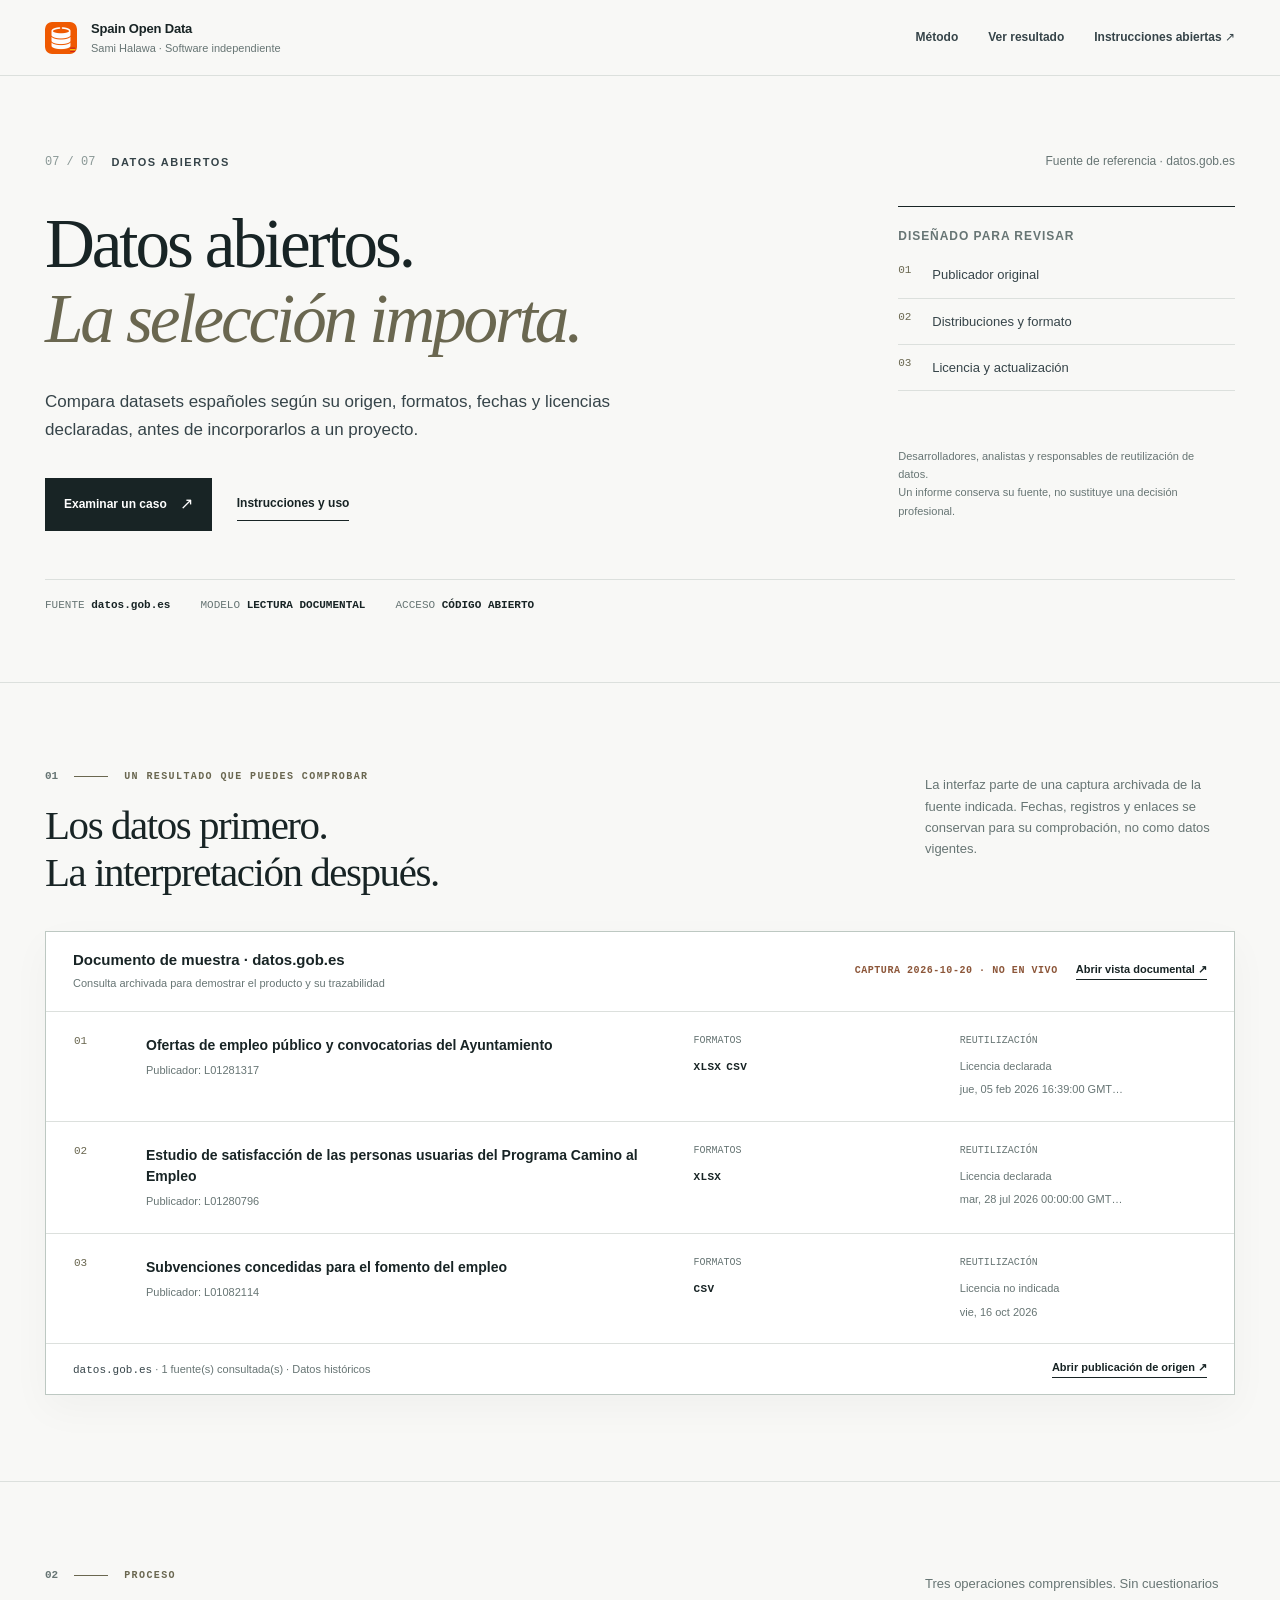
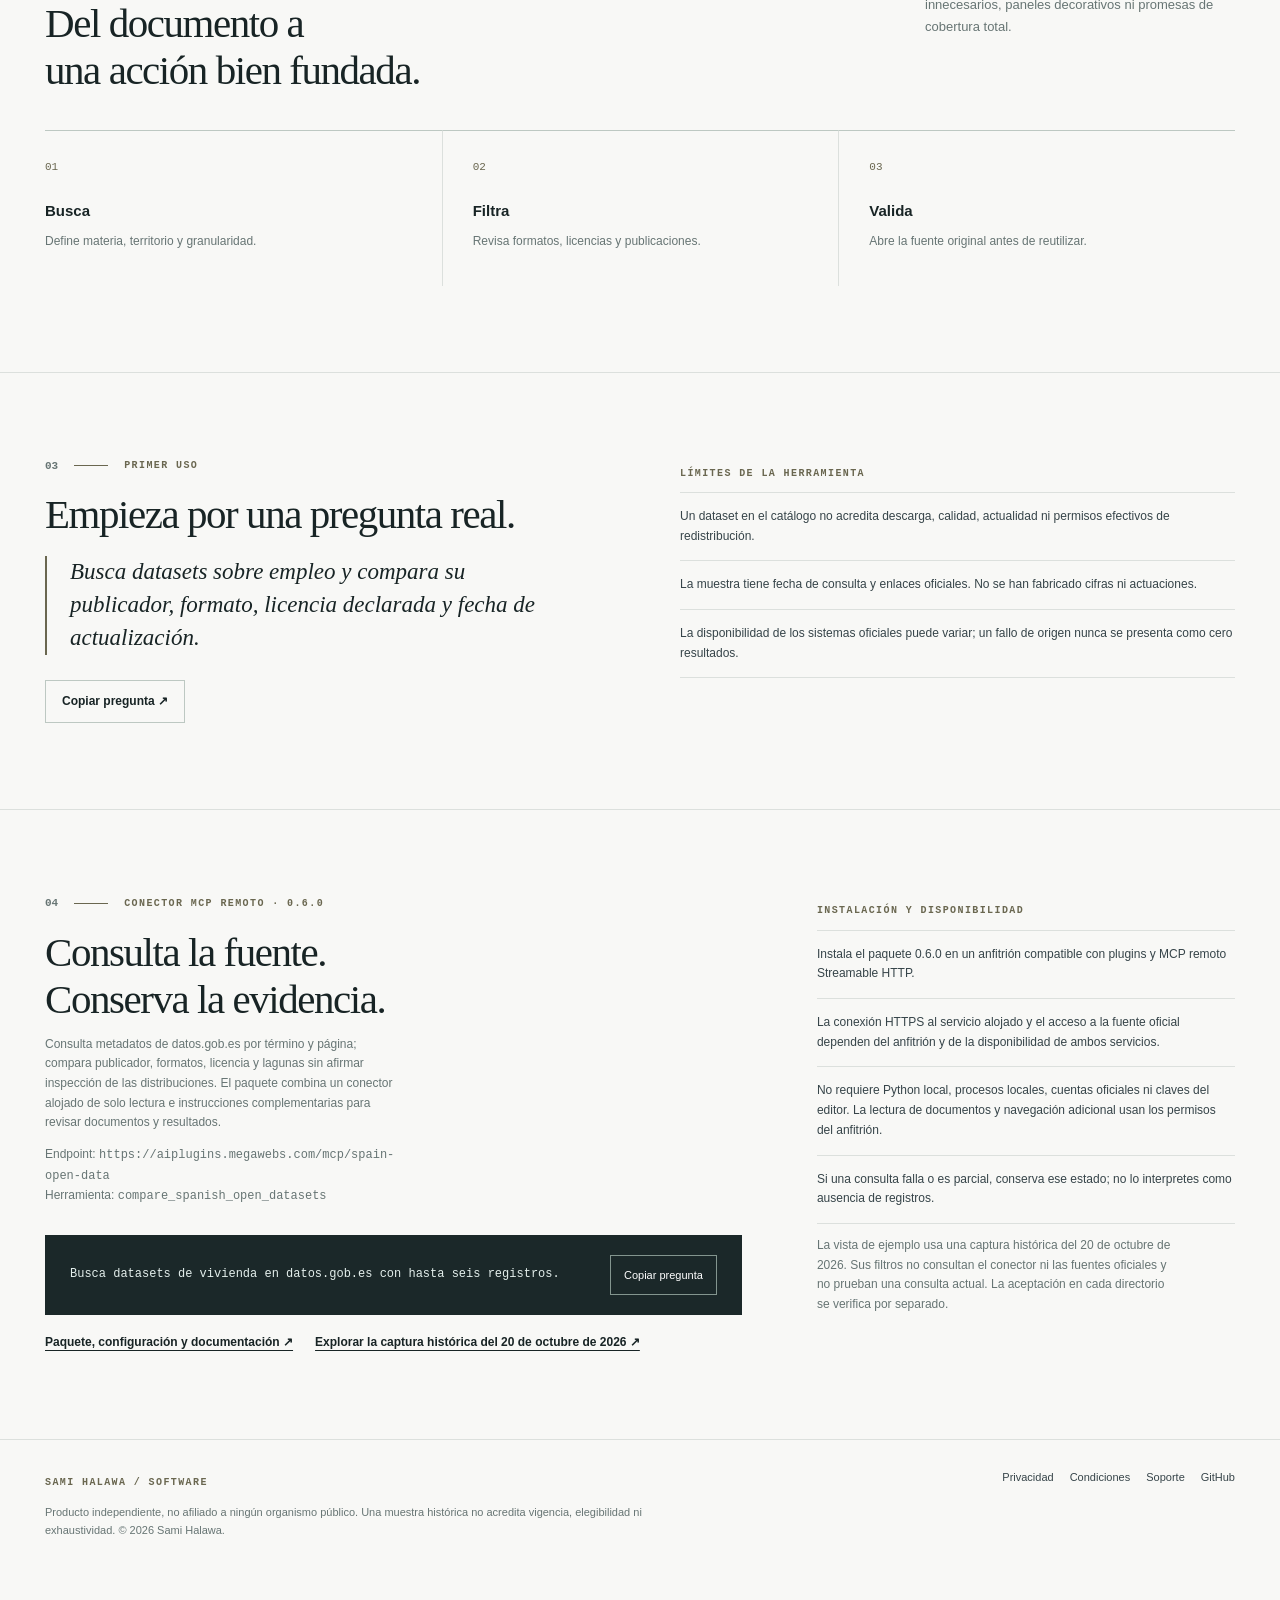
==== commit 43a33ab8: "Release hosted official-source Spain plugin v0.6.0 Owner intent: "pleasee proceed and for all make s" ====
--- a/docs/index.html
+++ b/docs/index.html
@@ -1 +1 @@
-<!doctype html><html lang="es"><head><meta charset="utf-8"><meta name="viewport" content="width=device-width,initial-scale=1"><meta name="theme-color" content="#f8f8f6"><meta name="description" content="Compara datasets españoles según su origen, formatos, fechas y licencias declaradas, antes de incorporarlos a un proyecto."><title>Spain Open Data · Datos públicos con evidencia</title><link rel="canonical" href="https://samihalawa.github.io/spain-open-data/"><meta property="og:type" content="website"><meta property="og:title" content="Spain Open Data — Datos abiertos. La selección importa."><meta property="og:description" content="Compara datasets españoles según su origen, formatos, fechas y licencias declaradas, antes de incorporarlos a un proyecto."><meta property="og:url" content="https://samihalawa.github.io/spain-open-data/"><meta property="og:image" content="https://samihalawa.github.io/spain-open-data/preview.jpg"><link rel="icon" href="icon.png"><link rel="stylesheet" href="style.css"><script type="application/ld+json">{"@context": "https://schema.org", "@type": "CreativeWork", "name": "Spain Open Data", "description": "Compara datasets españoles según su origen, formatos, fechas y licencias declaradas, antes de incorporarlos a un proyecto.", "url": "https://samihalawa.github.io/spain-open-data/", "author": {"@type": "Person", "name": "Sami Halawa"}, "isAccessibleForFree": true, "genre": "Assistant instructions and references"}</script><script src="site.js" defer></script></head><body style="--accent:#6a6750" data-product="spain-open-data" data-capture="2026-10-20"><nav class="site-nav" aria-label="Navegación principal"><div class="wrap nav-inside"><a class="identity" href="index.html"><img class="symbol" src="icon.png" width="32" height="32" alt=""><span class="brand">Spain Open Data<small>Sami Halawa · Software independiente</small></span></a><div class="main-links"><a href="index.html#metodo">Método</a><a href="mcp-preview.html">Ver resultado</a><a href="https://github.com/samihalawa/spain-open-data">Instrucciones abiertas ↗</a></div></div></nav><main><section class="hero"><div class="wrap"><div class="hero-top"><div><span class="hero-index">07 / 07</span><span class="hero-field">DATOS ABIERTOS</span></div><div class="hero-source">Fuente de referencia · datos.gob.es</div></div><div class="hero-grid"><div class="hero-body"><h1>Datos abiertos.<br><em>La selección importa.</em></h1><p class="lede">Compara datasets españoles según su origen, formatos, fechas y licencias declaradas, antes de incorporarlos a un proyecto.</p><div class="hero-actions"><a class="primary-link" href="#documento">Examinar un caso <span class="arrow">↗</span></a><a class="ghost-link" href="#instalar">Instrucciones y uso</a></div></div><aside class="hero-aside"><div><h2>Diseñado para revisar</h2><ol class="outcome-list"><li><span>01</span>Publicador original</li><li><span>02</span>Distribuciones y formato</li><li><span>03</span>Licencia y actualización</li></ol></div><p class="hero-side-note">Desarrolladores, analistas y responsables de reutilización de datos.<br>Un informe conserva su fuente, no sustituye una decisión profesional.</p></aside></div><div class="provenance-rail"><span>FUENTE <strong>datos.gob.es</strong></span><span>MODELO <strong>LECTURA DOCUMENTAL</strong></span><span>ACCESO <strong>CÓDIGO ABIERTO</strong></span></div></div></section><section class="section" id="documento"><div class="wrap"><div class="section-hd"><div><div class="index-line"><span class="section-num">01</span><span class="dash"></span><span class="tiny-label">Un resultado que puedes comprobar</span></div><h2 class="section-title">Los datos primero.<br>La interpretación después.</h2></div><p class="section-intro">La interfaz parte de una captura archivada de la fuente indicada. Fechas, registros y enlaces se conservan para su comprobación, no como datos vigentes.</p></div><div class="snapshot-shell"><div class="snapshot-head"><div><h3>Documento de muestra · datos.gob.es</h3><p>Consulta archivada para demostrar el producto y su trazabilidad</p></div><div class="snapshot-actions"><span class="historical">Captura 2026-10-20 · No en vivo</span><a class="text-action" href="mcp-preview.html">Abrir vista documental ↗</a></div></div><div class="snapshot-body"><div class="catalog-list" id="records-body"><article class="dataset-row" data-record data-original="0" data-date="No consta" data-title="Ofertas de empleo público y convocatorias del Ayuntamiento" data-search="Ofertas de empleo público y convocatorias del Ayuntamiento L01281317"><div class="row-no">01</div><div><h4><a class="" href="https://datos.gob.es/catalogo/l01281317-ofertas-de-empleo-publico-y-convocatorias-del-ayuntamiento" rel="noopener noreferrer" target="_blank">Ofertas de empleo público y convocatorias del Ayuntamiento</a></h4><div class="small">Publicador: L01281317</div></div><div class="format-column"><span class="dataset-label">FORMATOS</span><span class="data-format">XLSX</span><span class="data-format">CSV</span></div><div class="last-column"><span class="dataset-label">REUTILIZACIÓN</span><span class="small">Licencia declarada</span><div class="subtext">jue, 05 feb 2026 16:39:00 GMT…</div></div></article><article class="dataset-row" data-record data-original="1" data-date="No consta" data-title="Estudio de satisfacción de las personas usuarias del Programa Camino al Empleo" data-search="Estudio de satisfacción de las personas usuarias del Programa Camino al Empleo L01280796"><div class="row-no">02</div><div><h4><a class="" href="https://datos.gob.es/catalogo/l01280796-estudio-de-satisfaccion-de-las-personas-usuarias-del-programa-camino-al-empleo" rel="noopener noreferrer" target="_blank">Estudio de satisfacción de las personas usuarias del Programa Camino al Empleo</a></h4><div class="small">Publicador: L01280796</div></div><div class="format-column"><span class="dataset-label">FORMATOS</span><span class="data-format">XLSX</span></div><div class="last-column"><span class="dataset-label">REUTILIZACIÓN</span><span class="small">Licencia declarada</span><div class="subtext">mar, 28 jul 2026 00:00:00 GMT…</div></div></article><article class="dataset-row" data-record data-original="2" data-date="No consta" data-title="Subvenciones concedidas para el fomento del empleo" data-search="Subvenciones concedidas para el fomento del empleo L01082114"><div class="row-no">03</div><div><h4><a class="" href="https://datos.gob.es/catalogo/l01082114-subvenciones-concedidas-para-el-fomento-del-empleo" rel="noopener noreferrer" target="_blank">Subvenciones concedidas para el fomento del empleo</a></h4><div class="small">Publicador: L01082114</div></div><div class="format-column"><span class="dataset-label">FORMATOS</span><span class="data-format">CSV</span></div><div class="last-column"><span class="dataset-label">REUTILIZACIÓN</span><span class="small">Licencia no indicada</span><div class="subtext">vie, 16 oct 2026</div></div></article></div></div><div class="snapshot-footer"><p><span class="source-identity">datos.gob.es</span> · 1 fuente(s) consultada(s) · Datos históricos</p><a class="text-action" href="https://datos.gob.es/apidata/catalog/dataset/title/empleo.json?_page=0&amp;_pageSize=3" rel="noopener noreferrer" target="_blank">Abrir publicación de origen ↗</a></div></div></div></section><section class="section" id="metodo"><div class="wrap"><div class="section-hd"><div><div class="index-line"><span class="section-num">02</span><span class="dash"></span><span class="tiny-label">Proceso</span></div><h2 class="section-title">Del documento a<br>una acción bien fundada.</h2></div><p class="section-intro">Tres operaciones comprensibles. Sin cuestionarios innecesarios, paneles decorativos ni promesas de cobertura total.</p></div><div class="process-grid"><div class="process-item"><span class="number">01</span><h3>Busca</h3><p>Define materia, territorio y granularidad.</p></div><div class="process-item"><span class="number">02</span><h3>Filtra</h3><p>Revisa formatos, licencias y publicaciones.</p></div><div class="process-item"><span class="number">03</span><h3>Valida</h3><p>Abre la fuente original antes de reutilizar.</p></div></div></div></section><section class="section"><div class="wrap examples-layout"><div><div class="index-line"><span class="section-num">03</span><span class="dash"></span><span class="tiny-label">Primer uso</span></div><h2 class="section-title">Empieza por una pregunta real.</h2><div class="question" id="example-question">Busca datasets sobre empleo y compara su publicador, formato, licencia declarada y fecha de actualización.</div><button class="flat-button" type="button" data-copy-for="example-question">Copiar pregunta ↗</button></div><div><span class="tiny-label">Límites de la herramienta</span><ul class="support-list"><li>Un dataset en el catálogo no acredita descarga, calidad, actualidad ni permisos efectivos de redistribución.</li><li>La muestra tiene fecha de consulta y enlaces oficiales. No se han fabricado cifras ni actuaciones.</li><li>La disponibilidad de los sistemas oficiales puede variar; un fallo de origen nunca se presenta como cero resultados.</li></ul></div></div></section><section class="section" id="instalar"><div class="wrap install-grid"><div><div class="index-line"><span class="section-num">04</span><span class="dash"></span><span class="tiny-label">Distribución</span></div><h2 class="section-title">Un instrumento.<br>Sin otra plataforma que gestionar.</h2><p class="support-detail">Habilidad independiente de instrucciones y referencias. El asistente consulta fuentes y documentos con las capacidades nativas autorizadas del anfitrión; el paquete no requiere configurar servicios ni procesos.</p><div class="command-box"><code id="install-command">Usa Spain Open Data para revisar las fuentes y señalar lo que no esté comprobado.</code><button class="copy-action" type="button" data-copy-for="install-command">Copiar</button></div><div class="links-stack"><a href="https://github.com/samihalawa/spain-open-data">Instrucciones y documentación ↗</a><a href="mcp-preview.html">Explorar la vista de resultados ↗</a></div></div><aside><span class="tiny-label">Compatibilidad</span><ul class="support-list"><li>Claude Code · instrucciones y lectura de fuentes con las capacidades autorizadas.</li><li>Codex · instrucciones y navegación o archivos nativos según permisos.</li><li>Otros anfitriones compatibles · instrucciones reutilizables; la búsqueda y lectura disponibles dependen del anfitrión.</li></ul><p class="support-detail">La demostración visual está alimentada por una consulta pública archivada. No inicia solicitudes a fuentes oficiales mientras navegas.</p></aside></div></section></main><footer class="footer"><div class="wrap footer-content"><div><span class="tiny-label">SAMI HALAWA / SOFTWARE</span><p class="footer-info">Producto independiente, no afiliado a ningún organismo público. Una muestra histórica no acredita vigencia, elegibilidad ni exhaustividad. © 2026 Sami Halawa.</p></div><div class="footer-links"><a href="https://github.com/samihalawa/spain-open-data/blob/main/PRIVACY.md">Privacidad</a><a href="https://github.com/samihalawa/spain-open-data/blob/main/TERMS.md">Condiciones</a><a href="https://github.com/samihalawa/spain-open-data/blob/main/SUPPORT.md">Soporte</a><a href="https://github.com/samihalawa/spain-open-data">GitHub</a></div></div></footer><div class="visually-hidden" id="status-live" role="status" aria-live="polite"></div></body></html>+<!doctype html><html lang="es"><head><meta charset="utf-8"><meta name="viewport" content="width=device-width,initial-scale=1"><meta name="theme-color" content="#f8f8f6"><meta name="description" content="Consulta metadatos de datos.gob.es por término y página; compara publicador, formatos, licencia y lagunas sin afirmar inspección de las distribuciones."><title>Spain Open Data · Datos públicos con evidencia</title><link rel="canonical" href="https://samihalawa.github.io/spain-open-data/"><meta property="og:type" content="website"><meta property="og:title" content="Spain Open Data — Datos abiertos. La selección importa."><meta property="og:description" content="Consulta metadatos de datos.gob.es por término y página; compara publicador, formatos, licencia y lagunas sin afirmar inspección de las distribuciones."><meta property="og:url" content="https://samihalawa.github.io/spain-open-data/"><meta property="og:image" content="https://samihalawa.github.io/spain-open-data/preview.jpg"><link rel="icon" href="icon.png"><link rel="stylesheet" href="style.css"><script type="application/ld+json">{"@context": "https://schema.org", "@type": "CreativeWork", "name": "Spain Open Data", "description": "Consulta metadatos de datos.gob.es por término y página; compara publicador, formatos, licencia y lagunas sin afirmar inspección de las distribuciones.", "url": "https://samihalawa.github.io/spain-open-data/", "author": {"@type": "Person", "name": "Sami Halawa"}, "isAccessibleForFree": true, "genre": "Conector MCP alojado de solo lectura e instrucciones complementarias"}</script><script src="site.js" defer></script></head><body style="--accent:#6a6750" data-product="spain-open-data" data-capture="2026-10-20"><nav class="site-nav" aria-label="Navegación principal"><div class="wrap nav-inside"><a class="identity" href="index.html"><img class="symbol" src="icon.png" width="32" height="32" alt=""><span class="brand">Spain Open Data<small>Sami Halawa · Software independiente</small></span></a><div class="main-links"><a href="index.html#metodo">Método</a><a href="mcp-preview.html">Ver resultado</a><a href="https://github.com/samihalawa/spain-open-data">Instrucciones abiertas ↗</a></div></div></nav><main><section class="hero"><div class="wrap"><div class="hero-top"><div><span class="hero-index">07 / 07</span><span class="hero-field">DATOS ABIERTOS</span></div><div class="hero-source">Fuente de referencia · datos.gob.es</div></div><div class="hero-grid"><div class="hero-body"><h1>Datos abiertos.<br><em>La selección importa.</em></h1><p class="lede">Compara datasets españoles según su origen, formatos, fechas y licencias declaradas, antes de incorporarlos a un proyecto.</p><div class="hero-actions"><a class="primary-link" href="#documento">Examinar un caso <span class="arrow">↗</span></a><a class="ghost-link" href="#instalar">Instrucciones y uso</a></div></div><aside class="hero-aside"><div><h2>Diseñado para revisar</h2><ol class="outcome-list"><li><span>01</span>Publicador original</li><li><span>02</span>Distribuciones y formato</li><li><span>03</span>Licencia y actualización</li></ol></div><p class="hero-side-note">Desarrolladores, analistas y responsables de reutilización de datos.<br>Un informe conserva su fuente, no sustituye una decisión profesional.</p></aside></div><div class="provenance-rail"><span>FUENTE <strong>datos.gob.es</strong></span><span>MODELO <strong>LECTURA DOCUMENTAL</strong></span><span>ACCESO <strong>CÓDIGO ABIERTO</strong></span></div></div></section><section class="section" id="documento"><div class="wrap"><div class="section-hd"><div><div class="index-line"><span class="section-num">01</span><span class="dash"></span><span class="tiny-label">Un resultado que puedes comprobar</span></div><h2 class="section-title">Los datos primero.<br>La interpretación después.</h2></div><p class="section-intro">La interfaz parte de una captura archivada de la fuente indicada. Fechas, registros y enlaces se conservan para su comprobación, no como datos vigentes.</p></div><div class="snapshot-shell"><div class="snapshot-head"><div><h3>Documento de muestra · datos.gob.es</h3><p>Consulta archivada para demostrar el producto y su trazabilidad</p></div><div class="snapshot-actions"><span class="historical">Captura 2026-10-20 · No en vivo</span><a class="text-action" href="mcp-preview.html">Abrir vista documental ↗</a></div></div><div class="snapshot-body"><div class="catalog-list" id="records-body"><article class="dataset-row" data-record data-original="0" data-date="No consta" data-title="Ofertas de empleo público y convocatorias del Ayuntamiento" data-search="Ofertas de empleo público y convocatorias del Ayuntamiento L01281317"><div class="row-no">01</div><div><h4><a class="" href="https://datos.gob.es/catalogo/l01281317-ofertas-de-empleo-publico-y-convocatorias-del-ayuntamiento" rel="noopener noreferrer" target="_blank">Ofertas de empleo público y convocatorias del Ayuntamiento</a></h4><div class="small">Publicador: L01281317</div></div><div class="format-column"><span class="dataset-label">FORMATOS</span><span class="data-format">XLSX</span><span class="data-format">CSV</span></div><div class="last-column"><span class="dataset-label">REUTILIZACIÓN</span><span class="small">Licencia declarada</span><div class="subtext">jue, 05 feb 2026 16:39:00 GMT…</div></div></article><article class="dataset-row" data-record data-original="1" data-date="No consta" data-title="Estudio de satisfacción de las personas usuarias del Programa Camino al Empleo" data-search="Estudio de satisfacción de las personas usuarias del Programa Camino al Empleo L01280796"><div class="row-no">02</div><div><h4><a class="" href="https://datos.gob.es/catalogo/l01280796-estudio-de-satisfaccion-de-las-personas-usuarias-del-programa-camino-al-empleo" rel="noopener noreferrer" target="_blank">Estudio de satisfacción de las personas usuarias del Programa Camino al Empleo</a></h4><div class="small">Publicador: L01280796</div></div><div class="format-column"><span class="dataset-label">FORMATOS</span><span class="data-format">XLSX</span></div><div class="last-column"><span class="dataset-label">REUTILIZACIÓN</span><span class="small">Licencia declarada</span><div class="subtext">mar, 28 jul 2026 00:00:00 GMT…</div></div></article><article class="dataset-row" data-record data-original="2" data-date="No consta" data-title="Subvenciones concedidas para el fomento del empleo" data-search="Subvenciones concedidas para el fomento del empleo L01082114"><div class="row-no">03</div><div><h4><a class="" href="https://datos.gob.es/catalogo/l01082114-subvenciones-concedidas-para-el-fomento-del-empleo" rel="noopener noreferrer" target="_blank">Subvenciones concedidas para el fomento del empleo</a></h4><div class="small">Publicador: L01082114</div></div><div class="format-column"><span class="dataset-label">FORMATOS</span><span class="data-format">CSV</span></div><div class="last-column"><span class="dataset-label">REUTILIZACIÓN</span><span class="small">Licencia no indicada</span><div class="subtext">vie, 16 oct 2026</div></div></article></div></div><div class="snapshot-footer"><p><span class="source-identity">datos.gob.es</span> · 1 fuente(s) consultada(s) · Datos históricos</p><a class="text-action" href="https://datos.gob.es/apidata/catalog/dataset/title/empleo.json?_page=0&amp;_pageSize=3" rel="noopener noreferrer" target="_blank">Abrir publicación de origen ↗</a></div></div></div></section><section class="section" id="metodo"><div class="wrap"><div class="section-hd"><div><div class="index-line"><span class="section-num">02</span><span class="dash"></span><span class="tiny-label">Proceso</span></div><h2 class="section-title">Del documento a<br>una acción bien fundada.</h2></div><p class="section-intro">Tres operaciones comprensibles. Sin cuestionarios innecesarios, paneles decorativos ni promesas de cobertura total.</p></div><div class="process-grid"><div class="process-item"><span class="number">01</span><h3>Busca</h3><p>Define materia, territorio y granularidad.</p></div><div class="process-item"><span class="number">02</span><h3>Filtra</h3><p>Revisa formatos, licencias y publicaciones.</p></div><div class="process-item"><span class="number">03</span><h3>Valida</h3><p>Abre la fuente original antes de reutilizar.</p></div></div></div></section><section class="section"><div class="wrap examples-layout"><div><div class="index-line"><span class="section-num">03</span><span class="dash"></span><span class="tiny-label">Primer uso</span></div><h2 class="section-title">Empieza por una pregunta real.</h2><div class="question" id="example-question">Busca datasets sobre empleo y compara su publicador, formato, licencia declarada y fecha de actualización.</div><button class="flat-button" type="button" data-copy-for="example-question">Copiar pregunta ↗</button></div><div><span class="tiny-label">Límites de la herramienta</span><ul class="support-list"><li>Un dataset en el catálogo no acredita descarga, calidad, actualidad ni permisos efectivos de redistribución.</li><li>La muestra tiene fecha de consulta y enlaces oficiales. No se han fabricado cifras ni actuaciones.</li><li>La disponibilidad de los sistemas oficiales puede variar; un fallo de origen nunca se presenta como cero resultados.</li></ul></div></div></section><section class="section" id="instalar"><div class="wrap install-grid"><div><div class="index-line"><span class="section-num">04</span><span class="dash"></span><span class="tiny-label">Conector MCP remoto · 0.6.0</span></div><h2 class="section-title">Consulta la fuente.<br>Conserva la evidencia.</h2><p class="support-detail">Consulta metadatos de datos.gob.es por término y página; compara publicador, formatos, licencia y lagunas sin afirmar inspección de las distribuciones. El paquete combina un conector alojado de solo lectura e instrucciones complementarias para revisar documentos y resultados.</p><p class="support-detail">Endpoint: <code style="overflow-wrap:anywhere">https://aiplugins.megawebs.com/mcp/spain-open-data</code><br>Herramienta: <code style="overflow-wrap:anywhere">compare_spanish_open_datasets</code></p><div class="command-box"><code id="install-command">Busca datasets de vivienda en datos.gob.es con hasta seis registros.</code><button class="copy-action" type="button" data-copy-for="install-command">Copiar pregunta</button></div><div class="links-stack"><a href="https://github.com/samihalawa/spain-open-data">Paquete, configuración y documentación ↗</a><a href="mcp-preview.html">Explorar la captura histórica del 20 de octubre de 2026 ↗</a></div></div><aside><span class="tiny-label">Instalación y disponibilidad</span><ul class="support-list"><li>Instala el paquete 0.6.0 en un anfitrión compatible con plugins y MCP remoto Streamable HTTP.</li><li>La conexión HTTPS al servicio alojado y el acceso a la fuente oficial dependen del anfitrión y de la disponibilidad de ambos servicios.</li><li>No requiere Python local, procesos locales, cuentas oficiales ni claves del editor. La lectura de documentos y navegación adicional usan los permisos del anfitrión.</li><li>Si una consulta falla o es parcial, conserva ese estado; no lo interpretes como ausencia de registros.</li></ul><p class="support-detail">La vista de ejemplo usa una captura histórica del 20 de octubre de 2026. Sus filtros no consultan el conector ni las fuentes oficiales y no prueban una consulta actual. La aceptación en cada directorio se verifica por separado.</p></aside></div></section></main><footer class="footer"><div class="wrap footer-content"><div><span class="tiny-label">SAMI HALAWA / SOFTWARE</span><p class="footer-info">Producto independiente, no afiliado a ningún organismo público. Una muestra histórica no acredita vigencia, elegibilidad ni exhaustividad. © 2026 Sami Halawa.</p></div><div class="footer-links"><a href="https://github.com/samihalawa/spain-open-data/blob/main/PRIVACY.md">Privacidad</a><a href="https://github.com/samihalawa/spain-open-data/blob/main/TERMS.md">Condiciones</a><a href="https://github.com/samihalawa/spain-open-data/blob/main/SUPPORT.md">Soporte</a><a href="https://github.com/samihalawa/spain-open-data">GitHub</a></div></div></footer><div class="visually-hidden" id="status-live" role="status" aria-live="polite"></div></body></html>
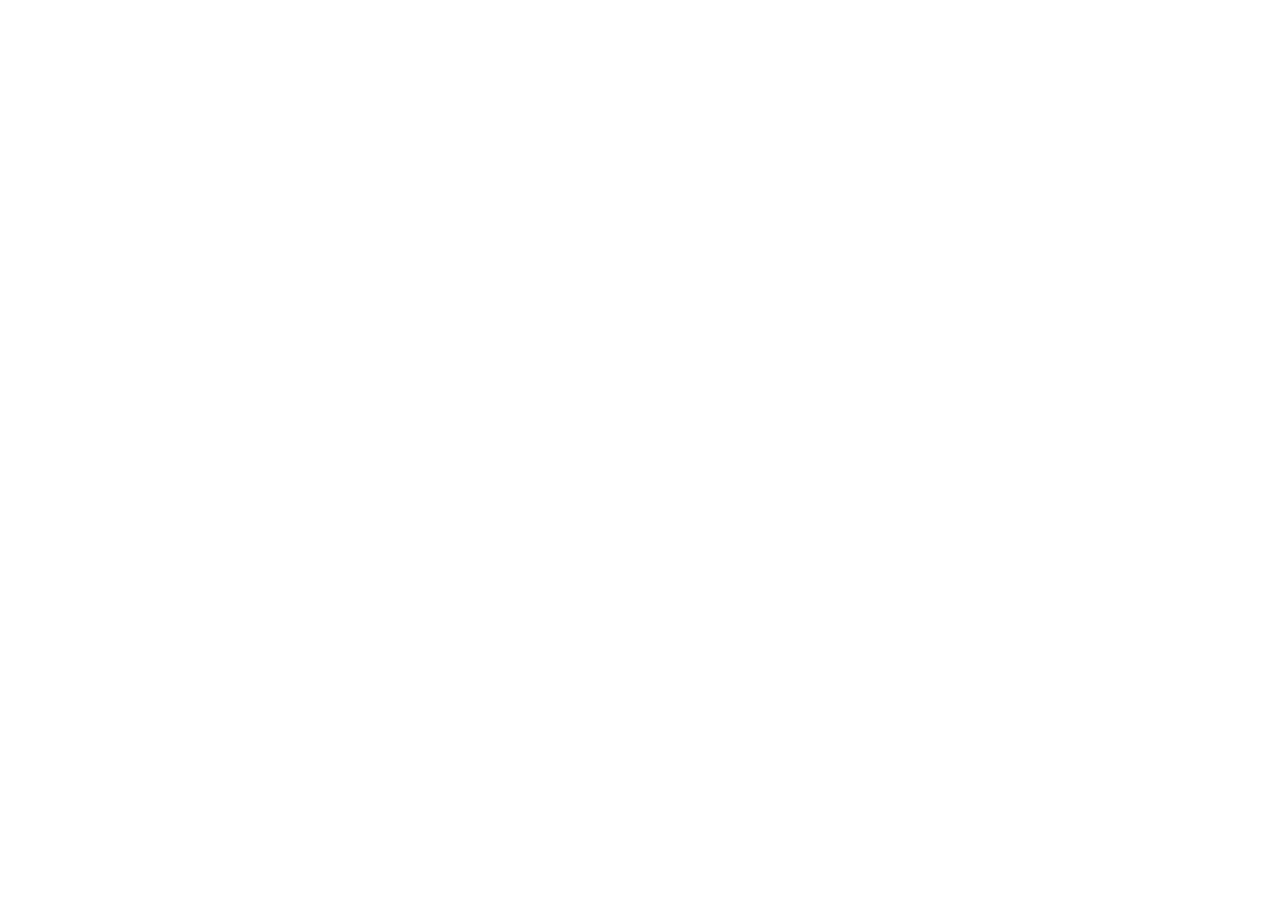
==== commit 3bc59c7b: "Move current product links to the unified Coolify website Owner intent: "make sure github apged ids " ====
--- a/docs/index.html
+++ b/docs/index.html
@@ -1 +1,8 @@
-<!doctype html><html lang="es"><head><meta charset="utf-8"><meta name="viewport" content="width=device-width,initial-scale=1"><meta name="theme-color" content="#f8f8f6"><meta name="description" content="Consulta metadatos de datos.gob.es por término y página; compara publicador, formatos, licencia y lagunas sin afirmar inspección de las distribuciones."><title>Spain Open Data · Datos públicos con evidencia</title><link rel="canonical" href="https://samihalawa.github.io/spain-open-data/"><meta property="og:type" content="website"><meta property="og:title" content="Spain Open Data — Datos abiertos. La selección importa."><meta property="og:description" content="Consulta metadatos de datos.gob.es por término y página; compara publicador, formatos, licencia y lagunas sin afirmar inspección de las distribuciones."><meta property="og:url" content="https://samihalawa.github.io/spain-open-data/"><meta property="og:image" content="https://samihalawa.github.io/spain-open-data/preview.jpg"><link rel="icon" href="icon.png"><link rel="stylesheet" href="style.css"><script type="application/ld+json">{"@context": "https://schema.org", "@type": "CreativeWork", "name": "Spain Open Data", "description": "Consulta metadatos de datos.gob.es por término y página; compara publicador, formatos, licencia y lagunas sin afirmar inspección de las distribuciones.", "url": "https://samihalawa.github.io/spain-open-data/", "author": {"@type": "Person", "name": "Sami Halawa"}, "isAccessibleForFree": true, "genre": "Conector MCP alojado de solo lectura e instrucciones complementarias"}</script><script src="site.js" defer></script></head><body style="--accent:#6a6750" data-product="spain-open-data" data-capture="2026-10-20"><nav class="site-nav" aria-label="Navegación principal"><div class="wrap nav-inside"><a class="identity" href="index.html"><img class="symbol" src="icon.png" width="32" height="32" alt=""><span class="brand">Spain Open Data<small>Sami Halawa · Software independiente</small></span></a><div class="main-links"><a href="index.html#metodo">Método</a><a href="mcp-preview.html">Ver resultado</a><a href="https://github.com/samihalawa/spain-open-data">Instrucciones abiertas ↗</a></div></div></nav><main><section class="hero"><div class="wrap"><div class="hero-top"><div><span class="hero-index">07 / 07</span><span class="hero-field">DATOS ABIERTOS</span></div><div class="hero-source">Fuente de referencia · datos.gob.es</div></div><div class="hero-grid"><div class="hero-body"><h1>Datos abiertos.<br><em>La selección importa.</em></h1><p class="lede">Compara datasets españoles según su origen, formatos, fechas y licencias declaradas, antes de incorporarlos a un proyecto.</p><div class="hero-actions"><a class="primary-link" href="#documento">Examinar un caso <span class="arrow">↗</span></a><a class="ghost-link" href="#instalar">Instrucciones y uso</a></div></div><aside class="hero-aside"><div><h2>Diseñado para revisar</h2><ol class="outcome-list"><li><span>01</span>Publicador original</li><li><span>02</span>Distribuciones y formato</li><li><span>03</span>Licencia y actualización</li></ol></div><p class="hero-side-note">Desarrolladores, analistas y responsables de reutilización de datos.<br>Un informe conserva su fuente, no sustituye una decisión profesional.</p></aside></div><div class="provenance-rail"><span>FUENTE <strong>datos.gob.es</strong></span><span>MODELO <strong>LECTURA DOCUMENTAL</strong></span><span>ACCESO <strong>CÓDIGO ABIERTO</strong></span></div></div></section><section class="section" id="documento"><div class="wrap"><div class="section-hd"><div><div class="index-line"><span class="section-num">01</span><span class="dash"></span><span class="tiny-label">Un resultado que puedes comprobar</span></div><h2 class="section-title">Los datos primero.<br>La interpretación después.</h2></div><p class="section-intro">La interfaz parte de una captura archivada de la fuente indicada. Fechas, registros y enlaces se conservan para su comprobación, no como datos vigentes.</p></div><div class="snapshot-shell"><div class="snapshot-head"><div><h3>Documento de muestra · datos.gob.es</h3><p>Consulta archivada para demostrar el producto y su trazabilidad</p></div><div class="snapshot-actions"><span class="historical">Captura 2026-10-20 · No en vivo</span><a class="text-action" href="mcp-preview.html">Abrir vista documental ↗</a></div></div><div class="snapshot-body"><div class="catalog-list" id="records-body"><article class="dataset-row" data-record data-original="0" data-date="No consta" data-title="Ofertas de empleo público y convocatorias del Ayuntamiento" data-search="Ofertas de empleo público y convocatorias del Ayuntamiento L01281317"><div class="row-no">01</div><div><h4><a class="" href="https://datos.gob.es/catalogo/l01281317-ofertas-de-empleo-publico-y-convocatorias-del-ayuntamiento" rel="noopener noreferrer" target="_blank">Ofertas de empleo público y convocatorias del Ayuntamiento</a></h4><div class="small">Publicador: L01281317</div></div><div class="format-column"><span class="dataset-label">FORMATOS</span><span class="data-format">XLSX</span><span class="data-format">CSV</span></div><div class="last-column"><span class="dataset-label">REUTILIZACIÓN</span><span class="small">Licencia declarada</span><div class="subtext">jue, 05 feb 2026 16:39:00 GMT…</div></div></article><article class="dataset-row" data-record data-original="1" data-date="No consta" data-title="Estudio de satisfacción de las personas usuarias del Programa Camino al Empleo" data-search="Estudio de satisfacción de las personas usuarias del Programa Camino al Empleo L01280796"><div class="row-no">02</div><div><h4><a class="" href="https://datos.gob.es/catalogo/l01280796-estudio-de-satisfaccion-de-las-personas-usuarias-del-programa-camino-al-empleo" rel="noopener noreferrer" target="_blank">Estudio de satisfacción de las personas usuarias del Programa Camino al Empleo</a></h4><div class="small">Publicador: L01280796</div></div><div class="format-column"><span class="dataset-label">FORMATOS</span><span class="data-format">XLSX</span></div><div class="last-column"><span class="dataset-label">REUTILIZACIÓN</span><span class="small">Licencia declarada</span><div class="subtext">mar, 28 jul 2026 00:00:00 GMT…</div></div></article><article class="dataset-row" data-record data-original="2" data-date="No consta" data-title="Subvenciones concedidas para el fomento del empleo" data-search="Subvenciones concedidas para el fomento del empleo L01082114"><div class="row-no">03</div><div><h4><a class="" href="https://datos.gob.es/catalogo/l01082114-subvenciones-concedidas-para-el-fomento-del-empleo" rel="noopener noreferrer" target="_blank">Subvenciones concedidas para el fomento del empleo</a></h4><div class="small">Publicador: L01082114</div></div><div class="format-column"><span class="dataset-label">FORMATOS</span><span class="data-format">CSV</span></div><div class="last-column"><span class="dataset-label">REUTILIZACIÓN</span><span class="small">Licencia no indicada</span><div class="subtext">vie, 16 oct 2026</div></div></article></div></div><div class="snapshot-footer"><p><span class="source-identity">datos.gob.es</span> · 1 fuente(s) consultada(s) · Datos históricos</p><a class="text-action" href="https://datos.gob.es/apidata/catalog/dataset/title/empleo.json?_page=0&amp;_pageSize=3" rel="noopener noreferrer" target="_blank">Abrir publicación de origen ↗</a></div></div></div></section><section class="section" id="metodo"><div class="wrap"><div class="section-hd"><div><div class="index-line"><span class="section-num">02</span><span class="dash"></span><span class="tiny-label">Proceso</span></div><h2 class="section-title">Del documento a<br>una acción bien fundada.</h2></div><p class="section-intro">Tres operaciones comprensibles. Sin cuestionarios innecesarios, paneles decorativos ni promesas de cobertura total.</p></div><div class="process-grid"><div class="process-item"><span class="number">01</span><h3>Busca</h3><p>Define materia, territorio y granularidad.</p></div><div class="process-item"><span class="number">02</span><h3>Filtra</h3><p>Revisa formatos, licencias y publicaciones.</p></div><div class="process-item"><span class="number">03</span><h3>Valida</h3><p>Abre la fuente original antes de reutilizar.</p></div></div></div></section><section class="section"><div class="wrap examples-layout"><div><div class="index-line"><span class="section-num">03</span><span class="dash"></span><span class="tiny-label">Primer uso</span></div><h2 class="section-title">Empieza por una pregunta real.</h2><div class="question" id="example-question">Busca datasets sobre empleo y compara su publicador, formato, licencia declarada y fecha de actualización.</div><button class="flat-button" type="button" data-copy-for="example-question">Copiar pregunta ↗</button></div><div><span class="tiny-label">Límites de la herramienta</span><ul class="support-list"><li>Un dataset en el catálogo no acredita descarga, calidad, actualidad ni permisos efectivos de redistribución.</li><li>La muestra tiene fecha de consulta y enlaces oficiales. No se han fabricado cifras ni actuaciones.</li><li>La disponibilidad de los sistemas oficiales puede variar; un fallo de origen nunca se presenta como cero resultados.</li></ul></div></div></section><section class="section" id="instalar"><div class="wrap install-grid"><div><div class="index-line"><span class="section-num">04</span><span class="dash"></span><span class="tiny-label">Conector MCP remoto · 0.6.0</span></div><h2 class="section-title">Consulta la fuente.<br>Conserva la evidencia.</h2><p class="support-detail">Consulta metadatos de datos.gob.es por término y página; compara publicador, formatos, licencia y lagunas sin afirmar inspección de las distribuciones. El paquete combina un conector alojado de solo lectura e instrucciones complementarias para revisar documentos y resultados.</p><p class="support-detail">Endpoint: <code style="overflow-wrap:anywhere">https://aiplugins.megawebs.com/mcp/spain-open-data</code><br>Herramienta: <code style="overflow-wrap:anywhere">compare_spanish_open_datasets</code></p><div class="command-box"><code id="install-command">Busca datasets de vivienda en datos.gob.es con hasta seis registros.</code><button class="copy-action" type="button" data-copy-for="install-command">Copiar pregunta</button></div><div class="links-stack"><a href="https://github.com/samihalawa/spain-open-data">Paquete, configuración y documentación ↗</a><a href="mcp-preview.html">Explorar la captura histórica del 20 de octubre de 2026 ↗</a></div></div><aside><span class="tiny-label">Instalación y disponibilidad</span><ul class="support-list"><li>Instala el paquete 0.6.0 en un anfitrión compatible con plugins y MCP remoto Streamable HTTP.</li><li>La conexión HTTPS al servicio alojado y el acceso a la fuente oficial dependen del anfitrión y de la disponibilidad de ambos servicios.</li><li>No requiere Python local, procesos locales, cuentas oficiales ni claves del editor. La lectura de documentos y navegación adicional usan los permisos del anfitrión.</li><li>Si una consulta falla o es parcial, conserva ese estado; no lo interpretes como ausencia de registros.</li></ul><p class="support-detail">La vista de ejemplo usa una captura histórica del 20 de octubre de 2026. Sus filtros no consultan el conector ni las fuentes oficiales y no prueban una consulta actual. La aceptación en cada directorio se verifica por separado.</p></aside></div></section></main><footer class="footer"><div class="wrap footer-content"><div><span class="tiny-label">SAMI HALAWA / SOFTWARE</span><p class="footer-info">Producto independiente, no afiliado a ningún organismo público. Una muestra histórica no acredita vigencia, elegibilidad ni exhaustividad. © 2026 Sami Halawa.</p></div><div class="footer-links"><a href="https://github.com/samihalawa/spain-open-data/blob/main/PRIVACY.md">Privacidad</a><a href="https://github.com/samihalawa/spain-open-data/blob/main/TERMS.md">Condiciones</a><a href="https://github.com/samihalawa/spain-open-data/blob/main/SUPPORT.md">Soporte</a><a href="https://github.com/samihalawa/spain-open-data">GitHub</a></div></div></footer><div class="visually-hidden" id="status-live" role="status" aria-live="polite"></div></body></html>+<!doctype html>
+<html lang="es"><head><meta charset="utf-8"><meta name="viewport" content="width=device-width,initial-scale=1">
+<title>Spain Open Data · Megawebs Plugins</title><link rel="canonical" href="https://aiplugins.megawebs.com/plugins/spain-open-data">
+<meta http-equiv="refresh" content="0;url=https://aiplugins.megawebs.com/plugins/spain-open-data"><meta name="robots" content="noindex,follow">
+</head><body><main><h1>Spain Open Data</h1><p>Instalación y documentación en Megawebs Plugins.</p>
+<p><a href="https://aiplugins.megawebs.com/plugins/spain-open-data">Abrir Spain Open Data</a></p><nav aria-label="Información del producto">
+<a href="https://aiplugins.megawebs.com/plugins/spain-open-data/privacy">Privacidad</a> · <a href="https://aiplugins.megawebs.com/plugins/spain-open-data/terms">Condiciones</a> · <a href="https://aiplugins.megawebs.com/plugins/spain-open-data/support">Soporte</a>
+</nav></main></body></html>
